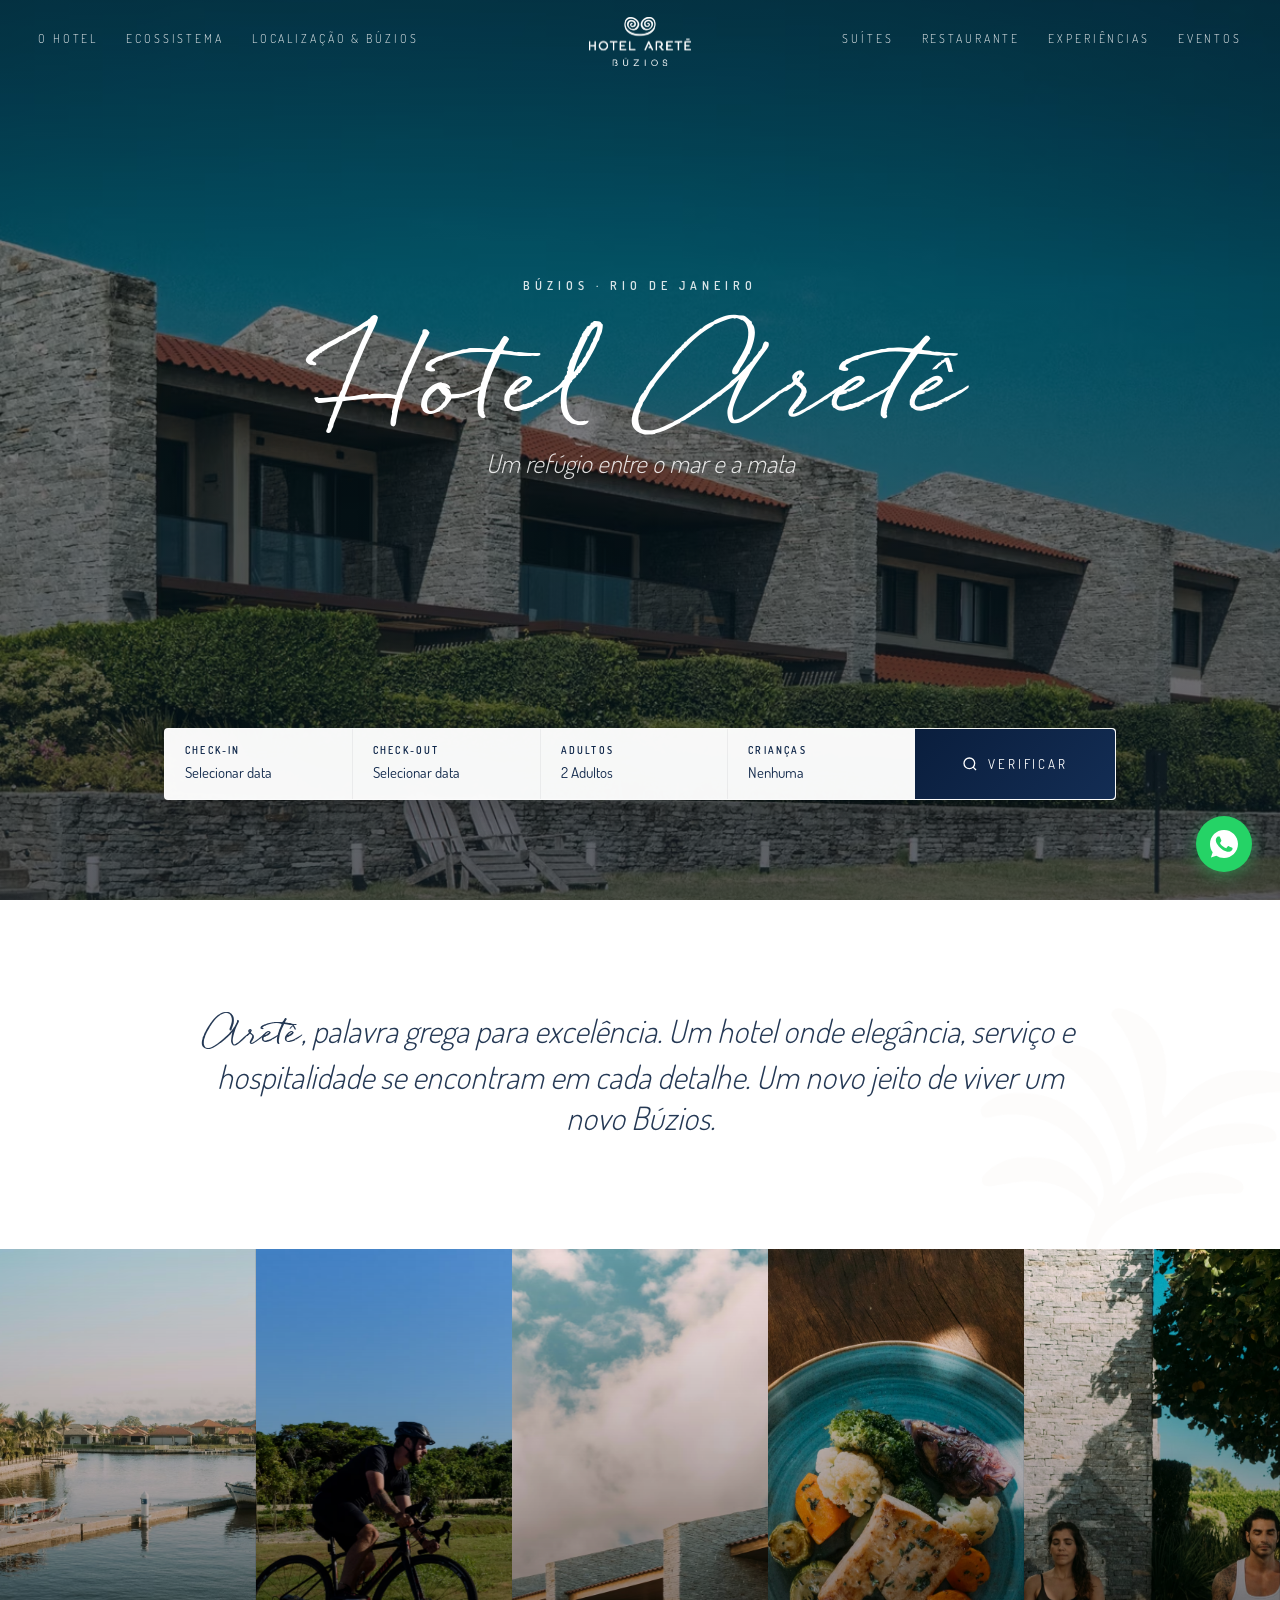
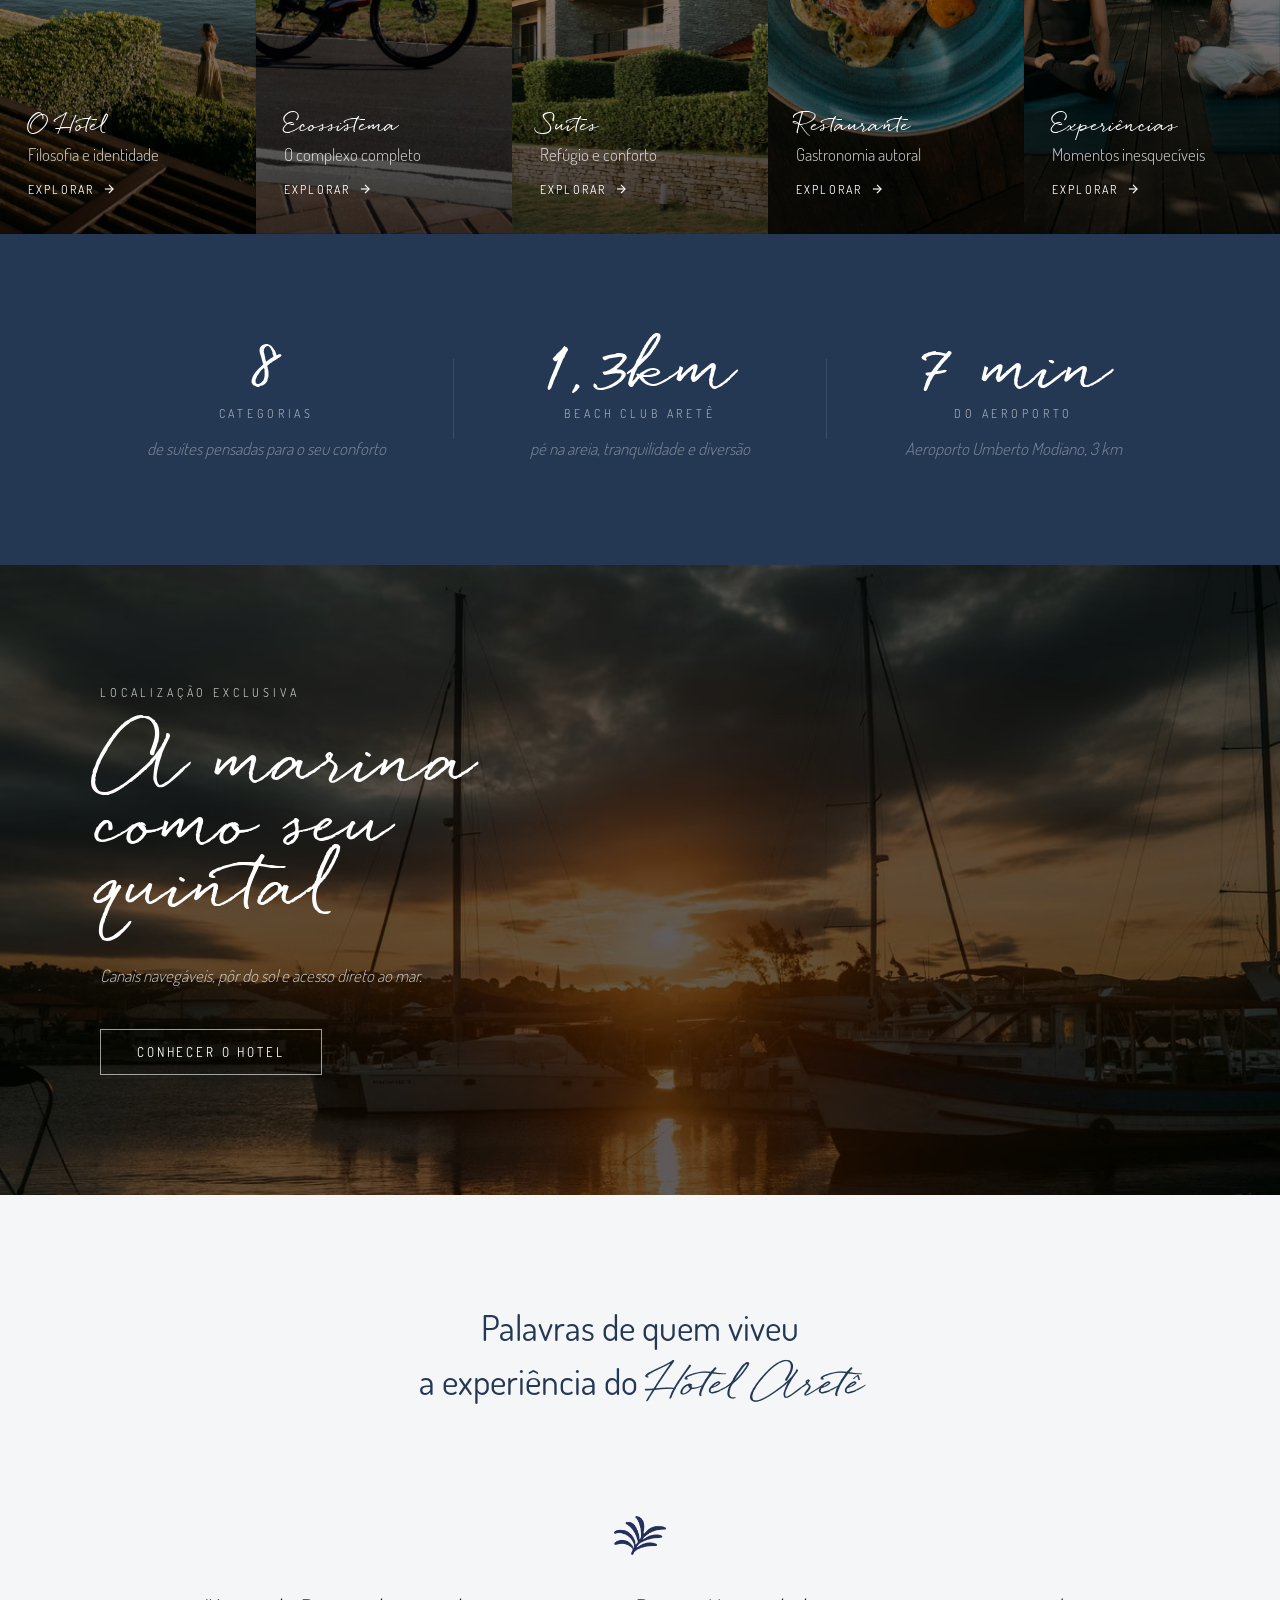
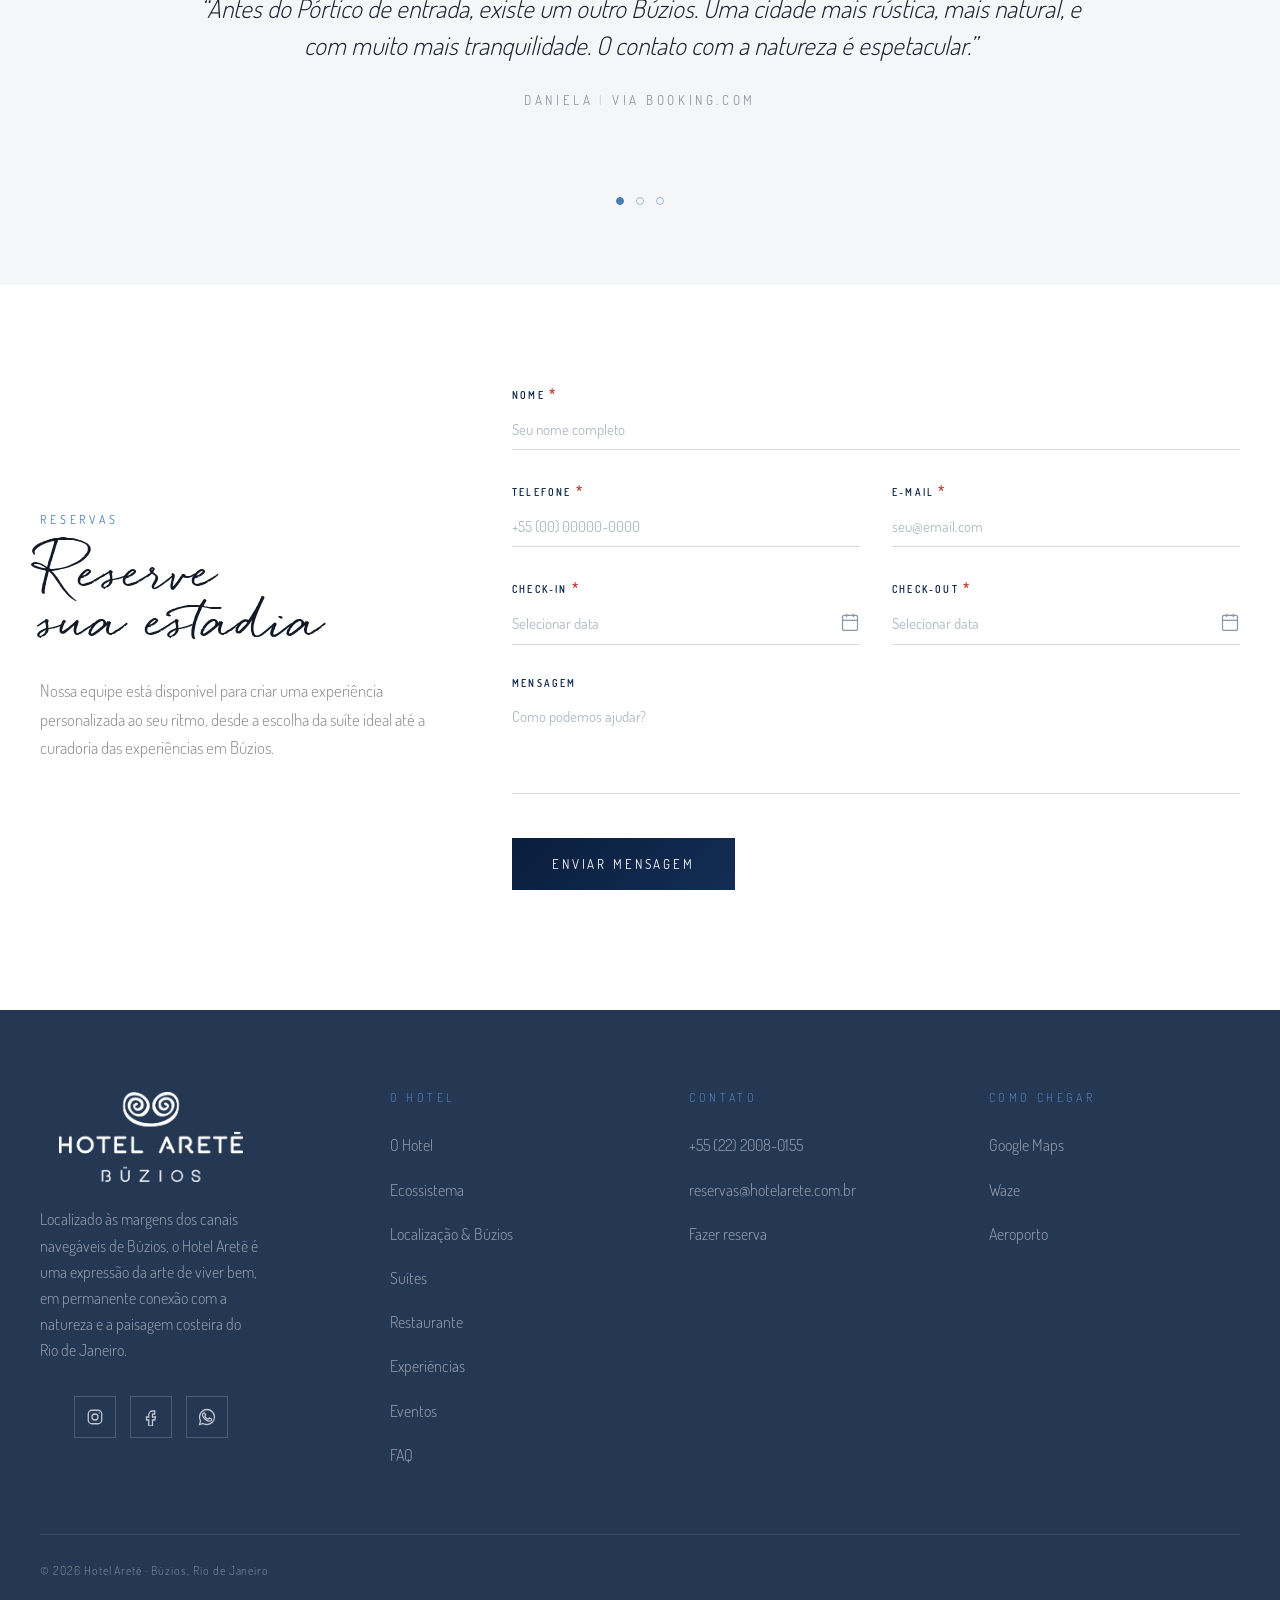
==== index.html @ 9b58d238 "fix(home): troca stat de anos por tempo ate o aeroporto" ====
<!DOCTYPE html>
<html lang="pt-BR">
<head>
  <meta charset="UTF-8">
  <meta name="viewport" content="width=device-width, initial-scale=1.0">
  <title>Hotel Aretê | Búzios</title>
  <meta name="description" content="Hotel Aretê em Búzios, um refúgio entre o mar e a mata.">
  <link rel="stylesheet" href="assets/css/site.css">
  <link rel="preload" as="image" href="assets/home/HERO-HOTEL.avif" fetchpriority="high">
</head>
<body>
  <header class="site-header">
    <nav class="site-nav" aria-label="Principal">
      <div class="nav-group left">
        <a class="nav-link" href="hotel.html">O Hotel</a>
        <a class="nav-link" href="ecossistema.html">Ecossistema</a>
        <a class="nav-link" href="localizacao.html">Localização & Búzios</a>
      </div>

      <a class="brand" href="index.html" aria-label="Hotel Aretê Búzios">
        <img class="brand-logo brand-logo-white" src="assets/logos/191010_Marca_Hotel_Arete_Buzios_Vert_Mono.avif" alt="Hotel Aretê Búzios">
        <img class="brand-logo brand-logo-blue" src="assets/logos/191010_Marca_Hotel_Arete_Buzios_Vert_RGB.avif" alt="Hotel Aretê Búzios">
      </a>

      <div class="nav-group right">
        <a class="nav-link" href="suites.html">Suítes</a>
        <a class="nav-link" href="restaurante.html">Restaurante</a>
        <a class="nav-link" href="experiencias.html">Experiências</a>
        <a class="nav-link" href="eventos.html">Eventos</a>
      </div>
    </nav>
  </header>

  <main>
    <section class="hero hero-home" id="hero" style="background-image:url('assets/home/HERO-HOTEL.avif')">
      <div class="hero-inner">
        <div class="hero-kicker">Búzios · Rio de Janeiro</div>
        <h1 class="hero-title">Hotel <em>Aretê</em></h1>
        <p class="hero-subtitle">Um refúgio entre o mar e a mata</p>
      </div>

      <div class="booking-bar">
        <div class="booking-bar-inner">
          <div class="booking-field custom-select" id="checkinField">
            <label class="booking-label">Check-in</label>
            <div class="booking-display placeholder" id="checkinDisplay">Selecionar data</div>
            <div class="booking-dropdown booking-calendar" id="checkinDropdown">
              <div class="cal-header">
                <button class="cal-nav cal-prev" type="button">&lsaquo;</button>
                <span class="cal-month-label"></span>
                <button class="cal-nav cal-next" type="button">&rsaquo;</button>
              </div>
              <div class="cal-grid">
                <span class="cal-dow">dom</span><span class="cal-dow">seg</span><span class="cal-dow">ter</span><span class="cal-dow">qua</span><span class="cal-dow">qui</span><span class="cal-dow">sex</span><span class="cal-dow">sáb</span>
              </div>
              <div class="cal-days"></div>
            </div>
          </div>
          <div class="booking-field custom-select" id="checkoutField">
            <label class="booking-label">Check-out</label>
            <div class="booking-display placeholder" id="checkoutDisplay">Selecionar data</div>
            <div class="booking-dropdown booking-calendar" id="checkoutDropdown">
              <div class="cal-header">
                <button class="cal-nav cal-prev" type="button">&lsaquo;</button>
                <span class="cal-month-label"></span>
                <button class="cal-nav cal-next" type="button">&rsaquo;</button>
              </div>
              <div class="cal-grid">
                <span class="cal-dow">dom</span><span class="cal-dow">seg</span><span class="cal-dow">ter</span><span class="cal-dow">qua</span><span class="cal-dow">qui</span><span class="cal-dow">sex</span><span class="cal-dow">sáb</span>
              </div>
              <div class="cal-days"></div>
            </div>
          </div>
          <div class="booking-field custom-select" id="adultsField">
            <label class="booking-label">Adultos</label>
            <div class="booking-display" id="adultsDisplay">2 Adultos</div>
            <div class="booking-dropdown" id="adultsDropdown">
              <div class="booking-option selected" data-value="2">2 Adultos</div>
              <div class="booking-option" data-value="1">1 Adulto</div>
              <div class="booking-option" data-value="3">3 Adultos</div>
              <div class="booking-option" data-value="4">4 Adultos</div>
            </div>
          </div>
          <div class="booking-field custom-select" id="childrenField">
            <label class="booking-label">Crianças</label>
            <div class="booking-display" id="childrenDisplay">Nenhuma</div>
            <div class="booking-dropdown" id="childrenDropdown">
              <div class="booking-option selected" data-value="0">Nenhuma</div>
              <div class="booking-option" data-value="1">1 Criança</div>
              <div class="booking-option" data-value="2">2 Crianças</div>
            </div>
          </div>
          <button class="booking-btn" type="button">
            <svg viewBox="0 0 24 24"><circle cx="11" cy="11" r="8"/><line x1="21" y1="21" x2="16.65" y2="16.65"/></svg>
            Verificar
          </button>
        </div>
      </div>
    </section>

    <section class="manifesto manifesto--spaced manifesto--no-lines" id="hotel">
      <div class="manifesto-ghost-bg" aria-hidden="true"></div>
      <div class="manifesto-inner">
        <p class="manifesto-text"><em>Aretê</em>, palavra grega para excelência. Um hotel onde elegância, serviço e hospitalidade se encontram em cada detalhe. Um novo jeito de viver um novo Búzios.</p>
      </div>
    </section>

    <section class="hub">
      <a href="hotel.html" class="hub-panel">
        <div class="hub-panel-bg" style="background-image: url('assets/home/HOME-CARD-O-HOTEL.avif');"></div>
        <div class="hub-panel-overlay"></div>
        <div class="hub-panel-content">
          <span class="hub-number"></span>
          <h2 class="hub-title">O Hotel</h2>
          <p class="hub-subtitle">Filosofia e identidade</p>
          <span class="hub-link">Explorar <svg viewBox="0 0 24 24" width="14" height="14" stroke="currentColor" fill="none" stroke-width="2"><line x1="5" y1="12" x2="19" y2="12"/><polyline points="12 5 19 12 12 19"/></svg></span>
        </div>
      </a>
      <a href="ecossistema.html" class="hub-panel">
        <div class="hub-panel-bg" style="background-image: url('assets/home/arete-pista-ciclismo-mapafotografia%20001.avif');"></div>
        <div class="hub-panel-overlay"></div>
        <div class="hub-panel-content">
          <span class="hub-number"></span>
          <h2 class="hub-title">Ecossistema</h2>
          <p class="hub-subtitle">O complexo completo</p>
          <span class="hub-link">Explorar <svg viewBox="0 0 24 24" width="14" height="14" stroke="currentColor" fill="none" stroke-width="2"><line x1="5" y1="12" x2="19" y2="12"/><polyline points="12 5 19 12 12 19"/></svg></span>
        </div>
      </a>
      <a href="suites.html" class="hub-panel">
        <div class="hub-panel-bg" style="background-image: url('assets/home/HOME-CARD-SUITES.avif');"></div>
        <div class="hub-panel-overlay"></div>
        <div class="hub-panel-content">
          <span class="hub-number"></span>
          <h2 class="hub-title">Suítes</h2>
          <p class="hub-subtitle">Refúgio e conforto</p>
          <span class="hub-link">Explorar <svg viewBox="0 0 24 24" width="14" height="14" stroke="currentColor" fill="none" stroke-width="2"><line x1="5" y1="12" x2="19" y2="12"/><polyline points="12 5 19 12 12 19"/></svg></span>
        </div>
      </a>
      <a href="restaurante.html" class="hub-panel">
        <div class="hub-panel-bg" style="background-image: url('assets/home/HOME-CARD-RESTAURANTE.avif');"></div>
        <div class="hub-panel-overlay"></div>
        <div class="hub-panel-content">
          <span class="hub-number"></span>
          <h2 class="hub-title">Restaurante</h2>
          <p class="hub-subtitle">Gastronomia autoral</p>
          <span class="hub-link">Explorar <svg viewBox="0 0 24 24" width="14" height="14" stroke="currentColor" fill="none" stroke-width="2"><line x1="5" y1="12" x2="19" y2="12"/><polyline points="12 5 19 12 12 19"/></svg></span>
        </div>
      </a>
      <a href="experiencias.html" class="hub-panel">
        <div class="hub-panel-bg" style="background-image: url('assets/home/HOME-CARD-EXPERIENCIAS.avif');"></div>
        <div class="hub-panel-overlay"></div>
        <div class="hub-panel-content">
          <span class="hub-number"></span>
          <h2 class="hub-title">Experiências</h2>
          <p class="hub-subtitle">Momentos inesquecíveis</p>
          <span class="hub-link">Explorar <svg viewBox="0 0 24 24" width="14" height="14" stroke="currentColor" fill="none" stroke-width="2"><line x1="5" y1="12" x2="19" y2="12"/><polyline points="12 5 19 12 12 19"/></svg></span>
        </div>
      </a>
    </section>

    <section class="stats-section">
      <div class="stats-inner">
        <div class="stat-block">
          <div class="stat-number">8</div>
          <div class="stat-label">Categorias</div>
          <div class="stat-desc">de suítes pensadas para o seu conforto</div>
        </div>
        <div class="stat-divider"></div>
        <div class="stat-block">
          <div class="stat-number">1,3km</div>
          <div class="stat-label">Beach Club Aretê</div>
          <div class="stat-desc">pé na areia, tranquilidade e diversão</div>
        </div>
        <div class="stat-divider"></div>
        <div class="stat-block">
          <div class="stat-number">7 min</div>
          <div class="stat-label">do aeroporto</div>
          <div class="stat-desc">Aeroporto Umberto Modiano, 3 km</div>
        </div>
      </div>
    </section>

    <section class="marina-hero">
      <div class="marina-hero-bg" style="background-image: url('assets/home/HOME-MARINA.avif');"></div>
      <div class="marina-hero-overlay"></div>
      <div class="marina-hero-content">
        <div class="marina-eyebrow">Localização Exclusiva</div>
        <h2 class="marina-title">A marina<br>como seu<br>quintal</h2>
        <p class="marina-subtitle">Canais navegáveis, pôr do sol e acesso direto ao mar.</p>
        <a href="index.html#hotel" class="marina-btn">Conhecer o Hotel</a>
      </div>
    </section>

    <section class="testimonials">
      <h2 class="testimonials-title">Palavras de quem viveu<br>a experiência do <span class="testimonials-title-brand">Hotel Aretê</span></h2>
      <div class="testimonials-slider">
        <div class="testimonial active" data-index="0">
          <img class="quote-icon" src="assets/grafismos/icone-folha-azul.avif" alt="" width="52" height="52">
          <p class="testimonial-text">&ldquo;Antes do Pórtico de entrada, existe um outro Búzios. Uma cidade mais rústica, mais natural, e com muito mais tranquilidade. O contato com a natureza é espetacular.&rdquo;</p>
          <div class="testimonial-author">Daniela <span class="author-divider">|</span> via <a class="author-link" href="https://www.booking.com/hotel/br/arete-buzios.pt-br.html" target="_blank" rel="noopener">Booking.com</a></div>
        </div>
        <div class="testimonial" data-index="1">
          <img class="quote-icon" src="assets/grafismos/ICONE-ESPIRAL-AZUL.avif" alt="" width="52" height="52">
          <p class="testimonial-text">&ldquo;Expectativas superadas. O Hotel é excepcional. Calmo, bem frequentado, limpo, organizado. Como arquiteto, parabenizo e aprecio as instalações, [...]. A vista da Marina, o café da manhã, a hidromassagem e a academia são pontos positivos à parte!&rdquo;</p>
          <div class="testimonial-author">João Siqueira <span class="author-divider">|</span> via <a class="author-link" href="https://www.tripadvisor.pt/Hotel_Review-g303492-d15302800-Reviews-or30-Hotel_Arete-Armacao_dos_Buzios_State_of_Rio_de_Janeiro.html#REVIEWS" target="_blank" rel="noopener">TripAdvisor</a></div>
        </div>
        <div class="testimonial" data-index="2">
          <img class="quote-icon" src="assets/grafismos/ICONE-SOL-AZUL.avif" alt="" width="52" height="52">
          <p class="testimonial-text">&ldquo;Acomodações perfeitas, Quarto com cama maravilhosa, não dá vontade de sair, tudo limpo. Restaurante amplo, o café da manhã muito farto. Atendimentos do restaurante, da recepção, do bar da piscina, e camareiros, tds educados e prestativos. Voltarei.&rdquo;</p>
          <div class="testimonial-author">Helen Morgado <span class="author-divider">|</span> via <a class="author-link" href="https://www.google.com/travel/search?q=hotel%20arete&g2lb=4965990%2C72471280%2C72560029%2C72573224%2C72647020%2C72686036%2C72803964%2C72882230%2C73064764%2C121529350%2C121738283%2C121762713&hl=pt-BR&gl=br&cs=1&ssta=1&ts=CAEaRQonEiUyIzB4OTdhYjdjYmQ2MWFiYTc2MHg1YzNmZmYwOWVlYjFjNzE0EhoSFAoHCOoPEAcYFhIHCOoPEAcYGRgDMgIQAA&qs=CAEyE0Nnb0lsSTdIOVo3aF81OWNFQUU4AkIJCRTHse4J_z9cQgkJFMex7gn_P1w&ap=ugEHcmV2aWV3cw&ictx=111&ved=0CAAQ5JsGahcKEwjYjr_26uaVAxUAAAAAHQAAAAAQAw" target="_blank" rel="noopener">Google</a></div>
        </div>
      </div>
      <div class="testimonials-dots">
        <button class="dot active" data-index="0" aria-label="Depoimento 1"></button>
        <button class="dot" data-index="1" aria-label="Depoimento 2"></button>
        <button class="dot" data-index="2" aria-label="Depoimento 3"></button>
      </div>
    </section>

    <section class="reservations">
      <div class="reservations-inner">
        <div class="reservations-content">
          <div class="reservations-eyebrow">Reservas</div>
          <h2 class="reservations-title">Reserve<br>sua estadia</h2>
          <p class="reservations-desc">Nossa equipe está disponível para criar uma experiência personalizada ao seu ritmo, desde a escolha da suíte ideal até a curadoria das experiências em Búzios.</p>
        </div>
        <div class="reservations-form-wrap">
          <form class="reservations-form" id="resForm" novalidate>
            <div class="form-group">
              <label class="form-label">Nome <span class="required">*</span></label>
              <input type="text" class="form-input" name="nome" placeholder="Seu nome completo" required minlength="3">
              <span class="form-error">Por favor, informe seu nome (mínimo 3 caracteres).</span>
            </div>
            <div class="form-row">
              <div class="form-group">
                <label class="form-label">Telefone <span class="required">*</span></label>
                <input type="tel" class="form-input" name="telefone" placeholder="+55 (00) 00000-0000" required pattern="[\d\s\+\-\(\)]{10,}">
                <span class="form-error">Informe um telefone válido.</span>
              </div>
              <div class="form-group">
                <label class="form-label">E-mail <span class="required">*</span></label>
                <input type="email" class="form-input" name="email" placeholder="seu@email.com" required>
                <span class="form-error">Informe um e-mail válido.</span>
              </div>
            </div>
            <div class="form-row">
              <div class="form-group">
                <label class="form-label">Check-in <span class="required">*</span></label>
                <div class="form-calendar-field" id="resCheckinField">
                  <div class="form-calendar-display placeholder" id="resCheckinDisplay">Selecionar data</div>
                  <svg class="form-icon" viewBox="0 0 24 24" fill="none" stroke="currentColor" stroke-width="1.5"><rect x="3" y="4" width="18" height="18" rx="2"/><line x1="16" y1="2" x2="16" y2="6"/><line x1="8" y1="2" x2="8" y2="6"/><line x1="3" y1="10" x2="21" y2="10"/></svg>
                  <div class="booking-dropdown booking-calendar" id="resCheckinDropdown">
                    <div class="cal-header">
                      <button class="cal-nav cal-prev" type="button">&lsaquo;</button>
                      <span class="cal-month-label"></span>
                      <button class="cal-nav cal-next" type="button">&rsaquo;</button>
                    </div>
                    <div class="cal-grid">
                      <span class="cal-dow">dom</span><span class="cal-dow">seg</span><span class="cal-dow">ter</span><span class="cal-dow">qua</span><span class="cal-dow">qui</span><span class="cal-dow">sex</span><span class="cal-dow">sáb</span>
                    </div>
                    <div class="cal-days"></div>
                  </div>
                </div>
                <span class="form-error">Selecione uma data de check-in.</span>
              </div>
              <div class="form-group">
                <label class="form-label">Check-out <span class="required">*</span></label>
                <div class="form-calendar-field" id="resCheckoutField">
                  <div class="form-calendar-display placeholder" id="resCheckoutDisplay">Selecionar data</div>
                  <svg class="form-icon" viewBox="0 0 24 24" fill="none" stroke="currentColor" stroke-width="1.5"><rect x="3" y="4" width="18" height="18" rx="2"/><line x1="16" y1="2" x2="16" y2="6"/><line x1="8" y1="2" x2="8" y2="6"/><line x1="3" y1="10" x2="21" y2="10"/></svg>
                  <div class="booking-dropdown booking-calendar" id="resCheckoutDropdown">
                    <div class="cal-header">
                      <button class="cal-nav cal-prev" type="button">&lsaquo;</button>
                      <span class="cal-month-label"></span>
                      <button class="cal-nav cal-next" type="button">&rsaquo;</button>
                    </div>
                    <div class="cal-grid">
                      <span class="cal-dow">dom</span><span class="cal-dow">seg</span><span class="cal-dow">ter</span><span class="cal-dow">qua</span><span class="cal-dow">qui</span><span class="cal-dow">sex</span><span class="cal-dow">sáb</span>
                    </div>
                    <div class="cal-days"></div>
                  </div>
                </div>
                <span class="form-error">Selecione uma data de check-out.</span>
              </div>
            </div>
            <div class="form-group">
              <label class="form-label">Mensagem</label>
              <textarea class="form-input form-textarea" name="mensagem" placeholder="Como podemos ajudar?" rows="4"></textarea>
            </div>
            <button type="submit" class="form-btn">Enviar Mensagem</button>
          </form>
          <div class="reservations-success" id="resSuccess" style="display:none;">
            <img class="success-anchor" src="assets/grafismos/icone-ancora-azul.avif" alt="">
            <h3 class="success-title">Mensagem enviada!</h3>
            <p class="success-text">Obrigado pelo contato. Nossa equipe entrará em breve para conversarmos sobre sua experiência no Hotel Aretê.</p>
          </div>
        </div>
      </div>
    </section>

    <section class="footer foot-note">
      <div class="footer-inner">
        <div class="footer-top">
          <div class="footer-brand">
            <a class="brand" href="index.html" aria-label="Hotel Aretê Búzios">
              <img class="brand-logo" src="assets/logos/191010_Marca_Hotel_Arete_Buzios_Vert_Mono.avif" alt="Hotel Aretê Búzios">
            </a>
            <p class="footer-text">Localizado às margens dos canais navegáveis de Búzios, o Hotel Aretê é uma expressão da arte de viver bem, em permanente conexão com a natureza e a paisagem costeira do Rio de Janeiro.</p>
            <div class="socials" aria-label="Redes sociais">
              <a class="social" href="#" aria-label="Instagram"><svg viewBox="0 0 24 24"><rect x="3" y="3" width="18" height="18" rx="5"></rect><circle cx="12" cy="12" r="4"></circle><circle cx="17.5" cy="6.5" r="0.8" fill="currentColor" stroke="none"></circle></svg></a>
              <a class="social" href="#" aria-label="Facebook"><svg viewBox="0 0 24 24"><path d="M14 8h3V4h-3a5 5 0 0 0-5 5v3H6v4h3v8h5v-8h3l1-4h-4V9a1 1 0 0 1 1-1z"></path></svg></a>
              <a class="social" href="#" aria-label="WhatsApp"><svg viewBox="0 0 24 24"><path d="M17.472 14.382c-.297-.149-1.758-.867-2.03-.967-.273-.099-.471-.148-.67.15-.197.297-.767.966-.94 1.164-.173.199-.347.223-.644.075-.297-.15-1.255-.463-2.39-1.475-.883-.788-1.48-1.761-1.653-2.059-.173-.297-.018-.458.13-.606.134-.133.298-.347.446-.52.149-.174.198-.298.298-.497.099-.198.05-.371-.025-.52-.075-.149-.669-1.612-.916-2.207-.242-.579-.487-.5-.669-.51-.173-.008-.371-.01-.57-.01-.198 0-.52.074-.792.372-.272.297-1.04 1.016-1.04 2.479 0 1.462 1.065 2.875 1.213 3.074.149.198 2.096 3.2 5.077 4.487.709.306 1.262.489 1.694.625.712.227 1.36.195 1.871.118.571-.085 1.758-.719 2.006-1.413.248-.694.248-1.289.173-1.413-.074-.124-.272-.198-.57-.347z"></path><path d="M12 2C6.477 2 2 6.477 2 12c0 1.89.525 3.66 1.438 5.168L2 22l4.832-1.438A9.955 9.955 0 0 0 12 22c5.523 0 10-4.477 10-10S17.523 2 12 2z"></path></svg></a>
            </div>
          </div>

          <div>
            <div class="footer-title">O Hotel</div>
            <div class="footer-links">
              <a href="hotel.html">O Hotel</a>
              <a href="ecossistema.html">Ecossistema</a>
              <a href="localizacao.html">Localização & Búzios</a>
              <a href="suites.html">Suítes</a>
              <a href="restaurante.html">Restaurante</a>
              <a href="experiencias.html">Experiências</a>
              <a href="eventos.html">Eventos</a>
              <a href="faq.html">FAQ</a>
            </div>
          </div>

          <div>
            <div class="footer-title">Contato</div>
            <div class="footer-links">
              <a class="footer-link" href="tel:+552220080155">+55 (22) 2008-0155</a>
              <a class="footer-link" href="mailto:reservas@hotelarete.com.br">reservas@hotelarete.com.br</a>
              <span class="footer-text">Fazer reserva</span>
            </div>
          </div>

          <div>
            <div class="footer-title">Como chegar</div>
            <div class="footer-links">
              <a class="footer-link" href="https://www.google.com/maps/dir//hotel+arete/data=!4m6!4m5!1m1!4e2!1m2!1m1!1s0x97ab7cbd61aba7:0x5c3fff09eeb1c714?sa=X&ved=1t:155782&ictx=111" target="_blank" rel="noopener">Google Maps</a>
              <a class="footer-link" href="https://waze.com/ul?q=Hotel+Aretê+Búzios" target="_blank" rel="noopener">Waze</a>
              <a class="footer-link" href="https://www.google.com/maps/dir/Hotel+Aret%C3%AA,+Alameda+Andorinhas+-+Lot.+Praia+Baia+Formosa,+Arma%C3%A7%C3%A3o+dos+B%C3%BAzios+-+RJ,+28950-000/Aeroporto+Umberto+Modiano+-+(B%C3%BAzios),+Avenida+Umberto+Modiano,+s%2Fn%C2%B0,+Lote:+13+-+Golfe,+Arma%C3%A7%C3%A3o+dos+B%C3%BAzios+-+RJ,+28958-100/@-22.75636,-41.964345,3630m/data=!3m2!1e3!4b1!4m13!4m12!1m5!1m1!1s0x97ab7cbd61aba7:0x5c3fff09eeb1c714!2m2!1d-41.9563427!2d-22.7490866!1m5!1m1!1s0x97008addd704ad:0xc8fc518f67d72671!2m2!1d-41.9614485!2d-22.7666058?entry=ttu&g_ep=EgoyMDI2MDcxOS4wIKXMDSoASAFQAw%3D%3D" target="_blank" rel="noopener">Aeroporto</a>
            </div>
          </div>
        </div>

        <div class="footer-divider"></div>

        <div class="footer-bottom">
          <span>© 2026 Hotel Aretê · Búzios, Rio de Janeiro</span>
        </div>
      </div>
    </section>
  </main>

  <script>
    const header = document.querySelector('.site-header');
    
    function updateHeader() {
      if (window.scrollY > 80) {
        header.classList.add('scrolled');
      } else {
        header.classList.remove('scrolled');
      }
    }
    
    window.addEventListener('scroll', updateHeader, { passive: true });
    updateHeader();

    // Custom calendar date picker
    const checkinDisplay = document.getElementById('checkinDisplay');
    const checkoutDisplay = document.getElementById('checkoutDisplay');
    const checkinDropdown = document.getElementById('checkinDropdown');
    const checkoutDropdown = document.getElementById('checkoutDropdown');
    let checkinValue = null;
    let checkoutValue = null;
    let activeCal = null; // { type: 'checkin'|'checkout', month, year }

    function formatDate(d) {
      if (!d) return '';
      const dd = String(d.getDate()).padStart(2, '0');
      const mm = String(d.getMonth() + 1).padStart(2, '0');
      return dd + '/' + mm + '/' + d.getFullYear();
    }

    function today() {
      const n = new Date();
      n.setHours(0, 0, 0, 0);
      return n;
    }

    function renderCalendar(container, type) {
      const now = today();
      if (!activeCal || activeCal.type !== type) {
        activeCal = { type: type, month: now.getMonth(), year: now.getFullYear() };
      }
      const m = activeCal.month;
      const y = activeCal.year;
      const monthNames = ['janeiro','fevereiro','março','abril','maio','junho','julho','agosto','setembro','outubro','novembro','dezembro'];

      container.querySelector('.cal-month-label').textContent = monthNames[m] + ' ' + y;

      const daysContainer = container.querySelector('.cal-days');
      daysContainer.innerHTML = '';

      const firstDay = new Date(y, m, 1).getDay();
      const daysInMonth = new Date(y, m + 1, 0).getDate();

      // Min date: today for checkin, checkin+1 for checkout
      let minDate = now;
      if (type === 'checkout' && checkinValue) {
        minDate = new Date(checkinValue);
        minDate.setDate(minDate.getDate() + 1);
      }

      // Empty cells before first day
      for (let i = 0; i < firstDay; i++) {
        const empty = document.createElement('div');
        empty.className = 'cal-day empty';
        daysContainer.appendChild(empty);
      }

      for (let d = 1; d <= daysInMonth; d++) {
        const btn = document.createElement('button');
        btn.type = 'button';
        btn.className = 'cal-day';
        btn.textContent = d;
        const thisDate = new Date(y, m, d);

        if (thisDate < minDate) {
          btn.classList.add('disabled');
        }
        if (thisDate.getTime() === now.getTime()) {
          btn.classList.add('today');
        }
        // Selected
        const selected = type === 'checkin' ? checkinValue : checkoutValue;
        if (selected && thisDate.getTime() === selected.getTime()) {
          btn.classList.add('selected');
        }
        // Range highlight
        if (checkinValue && checkoutValue) {
          if (thisDate > checkinValue && thisDate < checkoutValue) {
            btn.classList.add('in-range');
          }
          if (checkinValue.getTime() === thisDate.getTime()) btn.classList.add('range-start');
          if (checkoutValue.getTime() === thisDate.getTime()) btn.classList.add('range-end');
        }

        btn.addEventListener('click', function() {
          if (type === 'checkin') {
            checkinValue = thisDate;
            checkinDisplay.textContent = formatDate(checkinValue);
            checkinDisplay.classList.remove('placeholder');
            checkoutValue = null;
            checkoutDisplay.textContent = 'Selecionar data';
            checkoutDisplay.classList.add('placeholder');
          } else {
            checkoutValue = thisDate;
            checkoutDisplay.textContent = formatDate(checkoutValue);
            checkoutDisplay.classList.remove('placeholder');
          }
          checkinDropdown.classList.remove('open');
          checkoutDropdown.classList.remove('open');
        });

        daysContainer.appendChild(btn);
      }
    }

    // Nav buttons
    checkinDropdown.querySelector('.cal-prev').addEventListener('click', function(e) {
      e.stopPropagation();
      activeCal.month--;
      if (activeCal.month < 0) { activeCal.month = 11; activeCal.year--; }
      renderCalendar(checkinDropdown, 'checkin');
    });
    checkinDropdown.querySelector('.cal-next').addEventListener('click', function(e) {
      e.stopPropagation();
      activeCal.month++;
      if (activeCal.month > 11) { activeCal.month = 0; activeCal.year++; }
      renderCalendar(checkinDropdown, 'checkin');
    });
    checkoutDropdown.querySelector('.cal-prev').addEventListener('click', function(e) {
      e.stopPropagation();
      activeCal.month--;
      if (activeCal.month < 0) { activeCal.month = 11; activeCal.year--; }
      renderCalendar(checkoutDropdown, 'checkout');
    });
    checkoutDropdown.querySelector('.cal-next').addEventListener('click', function(e) {
      e.stopPropagation();
      activeCal.month++;
      if (activeCal.month > 11) { activeCal.month = 0; activeCal.year++; }
      renderCalendar(checkoutDropdown, 'checkout');
    });

    document.getElementById('checkinField').addEventListener('click', function(e) {
      if (e.target.closest('.booking-calendar')) return;
      document.querySelectorAll('.booking-dropdown.open').forEach(function(d) { d.classList.remove('open'); });
      renderCalendar(checkinDropdown, 'checkin');
      checkinDropdown.classList.add('open');
    });
    document.getElementById('checkoutField').addEventListener('click', function(e) {
      if (e.target.closest('.booking-calendar')) return;
      document.querySelectorAll('.booking-dropdown.open').forEach(function(d) { d.classList.remove('open'); });
      renderCalendar(checkoutDropdown, 'checkout');
      checkoutDropdown.classList.add('open');
    });

    // Custom select dropdowns (adults/children only)
    document.querySelectorAll('.booking-field.custom-select').forEach(function(field) {
      if (field.id === 'checkinField' || field.id === 'checkoutField') return;
      var display = field.querySelector('.booking-display');
      var dropdown = field.querySelector('.booking-dropdown');
      var options = dropdown.querySelectorAll('.booking-option');
      
      field.addEventListener('click', function(e) {
        var option = e.target.closest('.booking-option');
        if (option) {
          options.forEach(function(o) { o.classList.remove('selected'); });
          option.classList.add('selected');
          display.textContent = option.textContent;
          dropdown.classList.remove('open');
          return;
        }
        // Toggle dropdown
        document.querySelectorAll('.booking-dropdown.open').forEach(function(d) {
          if (d !== dropdown) d.classList.remove('open');
        });
        dropdown.classList.toggle('open');
      });
    });

    // Close dropdowns on outside click
    document.addEventListener('click', function(e) {
      if (!e.target.closest('.booking-field.custom-select') && !e.target.closest('.form-calendar-field')) {
        document.querySelectorAll('.booking-dropdown.open').forEach(function(d) {
          d.classList.remove('open');
        });
      }
    });

    // Booking button
    var selectedAdults = '2';
    var selectedChildren = '0';

    function fmtDate(d) {
      var day = d.getDate();
      var mon = d.getMonth() + 1;
      return (day < 10 ? '0' : '') + day + (mon < 10 ? '0' : '') + mon + d.getFullYear();
    }

    document.querySelector('.booking-btn').addEventListener('click', function() {
      var ci = checkinValue ? fmtDate(checkinValue) : '';
      var co = checkoutValue ? fmtDate(checkoutValue) : '';
      var ad = document.querySelector('#adultsDropdown .selected').dataset.value;
      var ch = document.querySelector('#childrenDropdown .selected').dataset.value;

      if (!ci || !co) {
        alert('Por favor, selecione as datas de check-in e check-out.');
        return;
      }

      var url = 'https://book.omnibees.com/hotelresults?c=11107&q=21102&currencyId=16&lang=pt-BR&hotel_folder=&NRooms=1&version=4'
        + '&CheckIn=' + ci + '&CheckOut=' + co
        + '&ad=' + ad + '&ch=' + ch + '&ag=0'
        + '&mobile=true&Code=&group_code=';
      window.location.href = url;
    });

    // Testimonials slider
    (function() {
      var testimonials = document.querySelectorAll('.testimonial');
      var dots = document.querySelectorAll('.dot');
      var current = 0;
      var interval = null;
      var delay = 5000;

      function goTo(index) {
        if (index === current) return;
        testimonials[current].classList.remove('active');
        dots[current].classList.remove('active');
        var prev = current;
        current = index;
        setTimeout(function() {
          testimonials[current].classList.add('active');
          dots[current].classList.add('active');
        }, 800);
      }

      function next() {
        goTo((current + 1) % testimonials.length);
      }

      function startTimer() {
        stopTimer();
        interval = setInterval(next, delay);
      }

      function stopTimer() {
        if (interval) clearInterval(interval);
      }

      dots.forEach(function(dot) {
        dot.addEventListener('click', function() {
          goTo(parseInt(this.dataset.index));
          startTimer();
        });
      });

      var slider = document.querySelector('.testimonials');
      slider.addEventListener('mouseenter', stopTimer);
      slider.addEventListener('mouseleave', startTimer);

      var touchStartX = 0;
      var touchEndX = 0;
      var swipeThreshold = 50;

      slider.addEventListener('touchstart', function(e) {
        touchStartX = e.changedTouches[0].screenX;
        stopTimer();
      }, { passive: true });

      slider.addEventListener('touchend', function(e) {
        touchEndX = e.changedTouches[0].screenX;
        var diff = touchStartX - touchEndX;
        if (Math.abs(diff) > swipeThreshold) {
          if (diff > 0) {
            goTo((current + 1) % testimonials.length);
          } else {
            goTo((current - 1 + testimonials.length) % testimonials.length);
          }
        }
        startTimer();
      }, { passive: true });

      startTimer();
    })();

    // Reservations form - custom calendar + validation
    (function() {
      var form = document.getElementById('resForm');
      var successMsg = document.getElementById('resSuccess');
      if (!form) return;

      // Custom calendar for form
      var resCheckinValue = null;
      var resCheckoutValue = null;
      var resCal = null;
      var months = ['jan','fev','mar','abr','mai','jun','jul','ago','set','out','nov','dez'];
      var fullMonths = ['janeiro','fevereiro','março','abril','maio','junho','julho','agosto','setembro','outubro','novembro','dezembro'];

      function formatResDate(d) {
        if (!d) return '';
        return d.getDate() + ' ' + months[d.getMonth()] + ' ' + d.getFullYear();
      }

      function renderResCalendar(container, type) {
        var now = new Date();
        now.setHours(0,0,0,0);
        if (!resCal || resCal.type !== type) {
          resCal = { type: type, month: now.getMonth(), year: now.getFullYear() };
        }
        var m = resCal.month;
        var y = resCal.year;
        container.querySelector('.cal-month-label').textContent = fullMonths[m] + ' ' + y;
        var daysContainer = container.querySelector('.cal-days');
        daysContainer.innerHTML = '';
        var firstDay = new Date(y, m, 1).getDay();
        var daysInMonth = new Date(y, m + 1, 0).getDate();
        var minDate = now;
        if (type === 'checkout' && resCheckinValue) {
          minDate = new Date(resCheckinValue);
          minDate.setDate(minDate.getDate() + 1);
        }
        for (var i = 0; i < firstDay; i++) {
          var empty = document.createElement('div');
          empty.className = 'cal-day empty';
          daysContainer.appendChild(empty);
        }
        for (var d = 1; d <= daysInMonth; d++) {
          var btn = document.createElement('button');
          btn.type = 'button';
          btn.className = 'cal-day';
          btn.textContent = d;
          var thisDate = new Date(y, m, d);
          if (thisDate < minDate) btn.classList.add('disabled');
          if (thisDate.getTime() === now.getTime()) btn.classList.add('today');
          var selected = type === 'checkin' ? resCheckinValue : resCheckoutValue;
          if (selected && thisDate.getTime() === selected.getTime()) btn.classList.add('selected');
          if (resCheckinValue && resCheckoutValue) {
            if (thisDate > resCheckinValue && thisDate < resCheckoutValue) btn.classList.add('in-range');
            if (resCheckinValue.getTime() === thisDate.getTime()) btn.classList.add('range-start');
            if (resCheckoutValue.getTime() === thisDate.getTime()) btn.classList.add('range-end');
          }
          (function(date, t) {
            btn.addEventListener('click', function() {
              if (t === 'checkin') {
                resCheckinValue = date;
                document.getElementById('resCheckinDisplay').textContent = formatResDate(date);
                document.getElementById('resCheckinDisplay').classList.remove('placeholder');
                resCheckoutValue = null;
                document.getElementById('resCheckoutDisplay').textContent = 'Selecionar data';
                document.getElementById('resCheckoutDisplay').classList.add('placeholder');
              } else {
                resCheckoutValue = date;
                document.getElementById('resCheckoutDisplay').textContent = formatResDate(date);
                document.getElementById('resCheckoutDisplay').classList.remove('placeholder');
              }
              document.getElementById('resCheckinDropdown').classList.remove('open');
              document.getElementById('resCheckoutDropdown').classList.remove('open');
              form.querySelectorAll('.form-group').forEach(function(g) {
                if (g.querySelector('.form-calendar-field')) g.classList.remove('invalid');
              });
            });
          })(thisDate, type);
          daysContainer.appendChild(btn);
        }
      }

      var resCheckinField = document.getElementById('resCheckinField');
      var resCheckoutField = document.getElementById('resCheckoutField');
      var resCheckinDropdown = document.getElementById('resCheckinDropdown');
      var resCheckoutDropdown = document.getElementById('resCheckoutDropdown');

      resCheckinField.addEventListener('click', function(e) {
        if (e.target.closest('.booking-calendar')) return;
        document.querySelectorAll('.booking-dropdown.open').forEach(function(d) { d.classList.remove('open'); });
        renderResCalendar(resCheckinDropdown, 'checkin');
        resCheckinDropdown.classList.add('open');
      });
      resCheckoutField.addEventListener('click', function(e) {
        if (e.target.closest('.booking-calendar')) return;
        document.querySelectorAll('.booking-dropdown.open').forEach(function(d) { d.classList.remove('open'); });
        renderResCalendar(resCheckoutDropdown, 'checkout');
        resCheckoutDropdown.classList.add('open');
      });

      resCheckinDropdown.querySelector('.cal-prev').addEventListener('click', function(e) {
        e.stopPropagation();
        resCal.month--;
        if (resCal.month < 0) { resCal.month = 11; resCal.year--; }
        renderResCalendar(resCheckinDropdown, 'checkin');
      });
      resCheckinDropdown.querySelector('.cal-next').addEventListener('click', function(e) {
        e.stopPropagation();
        resCal.month++;
        if (resCal.month > 11) { resCal.month = 0; resCal.year++; }
        renderResCalendar(resCheckinDropdown, 'checkin');
      });
      resCheckoutDropdown.querySelector('.cal-prev').addEventListener('click', function(e) {
        e.stopPropagation();
        resCal.month--;
        if (resCal.month < 0) { resCal.month = 11; resCal.year--; }
        renderResCalendar(resCheckoutDropdown, 'checkout');
      });
      resCheckoutDropdown.querySelector('.cal-next').addEventListener('click', function(e) {
        e.stopPropagation();
        resCal.month++;
        if (resCal.month > 11) { resCal.month = 0; resCal.year++; }
        renderResCalendar(resCheckoutDropdown, 'checkout');
      });

      document.addEventListener('click', function(e) {
        if (!e.target.closest('.form-calendar-field') && !e.target.closest('.booking-field.custom-select')) {
          document.querySelectorAll('.booking-dropdown.open').forEach(function(d) { d.classList.remove('open'); });
        }
      });

      // Phone formatter
      var phoneInput = form.querySelector('input[name="telefone"]');
      if (phoneInput) {
        phoneInput.addEventListener('input', function(e) {
          var val = this.value.replace(/\D/g, '');
          var formatted = '';
          if (val.length > 0) formatted = '+' + val.substring(0, 2);
          if (val.length > 2) formatted += ' (' + val.substring(2, 4);
          if (val.length > 4) formatted += ') ' + val.substring(4, 10);
          if (val.length > 10) formatted += '-' + val.substring(10, 15);
          this.value = formatted;
        });
      }

      // Auto-grow textarea
      var textarea = form.querySelector('.form-textarea');
      if (textarea) {
        textarea.addEventListener('input', function() {
          this.style.height = 'auto';
          this.style.height = this.scrollHeight + 'px';
        });
      }

      // Clear error on input
      form.querySelectorAll('.form-input').forEach(function(input) {
        input.addEventListener('input', function() {
          this.closest('.form-group').classList.remove('invalid');
        });
        input.addEventListener('change', function() {
          this.closest('.form-group').classList.remove('invalid');
        });
      });

      // Validate + submit
      form.addEventListener('submit', function(e) {
        e.preventDefault();
        var valid = true;
        var groups = form.querySelectorAll('.form-group');

        groups.forEach(function(g) {
          var input = g.querySelector('.form-input');
          var calField = g.querySelector('.form-calendar-field');
          var ok = true;

          if (input) {
            var val = input.value.trim();
            if (input.required && !val) {
              ok = false;
            } else if (input.type === 'email' && val) {
              ok = /^[^\s@]+@[^\s@]+\.[^\s@]+$/.test(val);
            } else if (input.name === 'telefone' && val) {
              ok = /[\d\s\+\-\(\)]{10,}/.test(val);
            } else if (input.name === 'nome' && val) {
              ok = val.length >= 3;
            }
          }

          if (calField) {
            if (calField.id === 'resCheckinField' && !resCheckinValue) ok = false;
            if (calField.id === 'resCheckoutField' && !resCheckoutValue) ok = false;
          }

          if (!ok) {
            g.classList.add('invalid');
            valid = false;
          } else {
            g.classList.remove('invalid');
          }
        });

        if (valid) {
          form.style.display = 'none';
          successMsg.style.display = 'block';
        }
      });
    })();
  </script>
  <script src="assets/js/lazy-bg.js"></script>
  <script src="assets/js/mobile-nav.js"></script>

  <!-- WhatsApp Float -->
  <a href="#resForm" class="whatsapp-float" aria-label="Fale conosco pelo formulário">
    <svg viewBox="0 0 32 32" xmlns="http://www.w3.org/2000/svg"><path d="M16.004 0h-.008C7.174 0 0 7.176 0 16c0 3.5 1.132 6.744 3.058 9.374L1.054 31.29l6.118-1.988A15.907 15.907 0 0016.004 32C24.826 32 32 24.822 32 16S24.826 0 16.004 0zm9.31 22.6c-.39 1.1-1.932 2.014-3.158 2.28-.84.18-1.936.322-5.636-1.21-4.74-1.962-7.79-6.79-8.024-7.106-.226-.316-1.86-2.476-1.86-4.722 0-2.246 1.18-3.348 1.6-3.804.39-.456.924-.57 1.23-.57.314 0 .628.002.904.016.29.014.68-.11 1.062.81.39.95 1.33 3.242 1.446 3.48.116.238.194.514.038.83-.154.316-.23.512-.458.79-.228.278-.48.62-.686.832-.228.238-.466.494-.198.97.268.476 1.192 1.97 2.56 3.19 1.762 1.57 3.242 2.056 3.718 2.284.476.228.754.19 1.032-.116.278-.306 1.19-1.386 1.506-1.862.316-.476.632-.394 1.074-.238.444.156 2.812 1.326 3.296 1.568.484.242.806.364.926.566.12.202.12 1.168-.272 2.268z"/></svg>
  </a>
</body>
</html>
---- assets/css/site.css ----
@font-face {
  font-family: 'Dosis';
  font-style: normal;
  font-weight: 200;
  font-display: swap;
  src: url('../fonts/Dosis-ExtraLight.otf') format('opentype');
}
@font-face {
  font-family: 'Dosis';
  font-style: normal;
  font-weight: 300;
  font-display: swap;
  src: url('../fonts/Dosis-Light.otf') format('opentype');
}
@font-face {
  font-family: 'Dosis';
  font-style: normal;
  font-weight: 400;
  font-display: swap;
  src: url('../fonts/Dosis-Regular.otf') format('opentype');
}
@font-face {
  font-family: 'Dosis';
  font-style: normal;
  font-weight: 600;
  font-display: swap;
  src: url('../fonts/Dosis-SemiBold.otf') format('opentype');
}
@font-face {
  font-family: 'Quickpen';
  font-style: normal;
  font-weight: 700;
  font-display: swap;
  src: url('../fonts/QuickpenBold.ttf') format('truetype');
}

:root {
  --paper: #EFEAE6;
  --white: #ffffff;
  --ink: #243854;
  --ink-soft: #6f7783;
  --line: rgba(36, 56, 84, 0.12);
  --navy: #243854;
  --blue: #077F8C;
  --mist: #D4DEDF;
  --verde-oliva: #4C5C35;
  --azul-oceano: #004485;
  --sans: 'Dosis', Arial, sans-serif;
  --display: 'Quickpen', cursive;
  --shadow: 0 18px 36px rgba(36, 56, 84, 0.07);
}

*, *::before, *::after { box-sizing: border-box; }
html {
  margin: 0;
}
body {
  margin: 0;
  background: var(--paper);
  color: var(--ink);
  font-family: var(--sans);
  font-weight: 300;
  overflow-x: hidden;
}
img { display: block; max-width: 100%; }
a { color: inherit; text-decoration: none; }

.site-header {
  position: fixed;
  inset: 0 0 auto;
  z-index: 1000;
  height: 82px;
  background: transparent;
  border-bottom: 1px solid transparent;
  backdrop-filter: blur(0);
  transition: background 0.3s ease, border-color 0.3s ease, backdrop-filter 0.3s ease;
}
.site-header.scrolled {
  background: rgba(255, 255, 255, 0.97);
  border-bottom: 1px solid var(--line);
  backdrop-filter: blur(10px);
}

.site-nav {
  position: relative;
  height: 100%;
  max-width: 1760px;
  margin: 0 auto;
  padding: 0 38px;
  display: grid;
  grid-template-columns: 1fr auto 1fr;
  align-items: center;
  gap: 16px;
}

.nav-group { display: flex; align-items: center; gap: 28px; min-width: 0; }
.nav-group.right { justify-content: flex-end; }
.nav-link {
  position: relative;
  font-size: 12px;
  line-height: 1;
  letter-spacing: 0.24em;
  text-transform: uppercase;
  color: rgba(255, 255, 255, 0.85);
  white-space: nowrap;
  transition: color 0.3s ease;
  text-decoration: none;
  border-bottom: 1px solid transparent;
  padding-bottom: 2px;
}
.site-header.scrolled .nav-link {
  color: #5c6570;
}
.nav-link::after {
  content: '';
  position: absolute;
  bottom: -2px;
  left: 0;
  width: 100%;
  height: 1px;
  background: currentColor;
  transform: scaleX(0);
  transform-origin: center;
  transition: transform 0.6s cubic-bezier(0.25, 0.1, 0.25, 1);
}
.nav-link:hover::after, .nav-link[aria-current='page']::after {
  transform: scaleX(1);
}
.nav-link:hover, .nav-link[aria-current='page'] { color: var(--white); }
.site-header.scrolled .nav-link:hover, .site-header.scrolled .nav-link[aria-current='page'] { color: var(--ink); }

.brand {
  display: inline-flex;
  flex-direction: column;
  align-items: center;
  justify-content: center;
  padding: 8px 0 6px;
  min-width: 160px;
}
.brand-logo {
  height: 50px;
  width: auto;
  object-fit: contain;
  transition: opacity 0.3s ease;
}
.brand-logo-white { display: block; }
.brand-logo-blue { display: none; }
.site-header.scrolled .brand-logo-white { display: none; }
.site-header.scrolled .brand-logo-blue { display: block; }

.nav-cta {
  display: inline-flex;
  align-items: center;
  justify-content: center;
  min-width: 156px;
  height: 42px;
  padding: 0 18px;
  border: 1px solid rgba(255, 255, 255, 0.6);
  color: rgba(255, 255, 255, 0.9);
  font-size: 12px;
  line-height: 1;
  letter-spacing: 0.26em;
  text-transform: uppercase;
  transition: all 0.35s ease;
  background: transparent;
}
.nav-cta:hover {
  background: #fff;
  color: #0a1e3d;
  border-color: #fff;
}
.site-header.scrolled .nav-cta {
  border-color: rgba(21, 32, 45, 0.58);
  color: var(--ink);
}
.site-header.scrolled .nav-cta:hover {
  background: #243854;
  color: #fff;
  border-color: #243854;
}

main { padding-top: 0; }

.hero {
  position: relative;
  min-height: 100vh;
  overflow: hidden;
  background: #0b2036 center/cover no-repeat;
}
.hero::before {
  content: '';
  position: absolute;
  inset: 0;
  pointer-events: none;
  background: linear-gradient(180deg, rgba(7, 20, 34, 0.50) 0%, rgba(7, 20, 34, 0.42) 32%, rgba(7, 20, 34, 0.65) 100%);
}
.hero.hero-home { background-position: center calc(50% + 200px); overflow: visible; }
.hero.hero-hotel { background-position: center center; }
.hero.hero-rooms { background-position: center center; }
.hero.hero-restaurant { background-position: right center; }
.hero.hero-buzios { background-position: center calc(50% - 100px); }
.hero.hero-experiencias { background-position: center center; }
.hero.hero-events { background-position: center center; }
.hero.hero-faq { background: var(--navy); }
.hero.hero-faq::before { background: url('../grafismos/GRAFISMOS-ONDA.png') center center / cover no-repeat; opacity: 0.04; }
.hero.hero-ecossistema { background-position: bottom top; }
.hero.hero-ecossistema .hero-title,
.hero.hero-events .hero-title { margin-left: 5px; }
.hero-subpage::before {
  background: linear-gradient(0deg, rgba(7, 20, 34, 0.88) 0%, rgba(7, 20, 34, 0.45) 40%, rgba(7, 20, 34, 0.30) 100%);
}
.hero-inner {
  position: relative;
  z-index: 1;
  min-height: 100vh;
  display: flex;
  flex-direction: column;
  align-items: center;
  justify-content: center;
  text-align: center;
  color: var(--white);
  padding: 62px 24px 72px;
}
.hero-kicker {
  font-size: 12px;
  line-height: 1;
  letter-spacing: 0.42em;
  text-transform: uppercase;
  color: rgba(255, 255, 255, 0.85);
  margin-bottom: 32px;
  margin-top: -130px;
  font-weight: 700;
}
.hero-title {
  margin: 16px 0 8px;
  font-family: var(--display);
  font-weight: 300;
  font-size: clamp(52px, 8vw, 110px);
  line-height: 0.9;
  letter-spacing: 0.02em;
}
.hero-title.tight { font-size: clamp(60px, 9.5vw, 128px); }
.hero-title em { font-style: italic; }
.hero-logo {
  max-width: clamp(260px, 35vw, 440px);
  height: auto;
}
.hero-logo + .hero-subtitle {
  margin-top: 20px;
}
.hero-kicker + .hero-logo {
  margin-top: -15px;
}
.hero-subtitle {
  margin: 8px 0 0;
  font-family: var(--sans);
  font-size: clamp(22px, 2vw, 30px);
  font-style: italic;
  font-weight: 300;
  line-height: 1.22;
  color: rgba(255, 255, 255, 0.86);
  max-width: 980px;
}
.hero-note {
  margin-top: 34px;
  font-size: 12px;
  line-height: 1;
  letter-spacing: 0.34em;
  text-transform: uppercase;
  color: rgba(255, 255, 255, 0.72);
}
.hero-cue {
  position: absolute;
  left: 50%;
  bottom: 28px;
  transform: translateX(-50%);
  z-index: 1;
  font-size: 12px;
  line-height: 1;
  letter-spacing: 0.34em;
  text-transform: uppercase;
  color: rgba(255, 255, 255, 0.74);
}
.hero-cue::after {
  content: '';
  display: block;
  width: 1px;
  height: 56px;
  margin: 12px auto 0;
  background: linear-gradient(180deg, rgba(255, 255, 255, 0.78), transparent);
}

.manifesto, .editorial, .location-intro, .foot-note { background: var(--white); }
.manifesto { position: relative; padding: 110px 10%; overflow: hidden; }
.manifesto-inner {
  max-width: 1220px;
  margin: 0 auto;
  padding: 0 16px;
  text-align: center;
}
.line-accent {
  width: 66px;
  height: 1px;
  margin: 0 auto 58px;
  background: linear-gradient(90deg, transparent, rgba(111, 143, 183, 0.82), transparent);
}
.manifesto-text {
  margin: 0 auto;
  max-width: 880px;
  font-family: var(--sans);
  font-weight: 300;
  font-style: italic;
  font-size: clamp(22px, 2.5vw, 40px);
  line-height: 1.3;
  color: #243854;
  position: relative;
}
.manifesto-text em {
  font-family: var(--display);
  font-style: normal;
}
.manifesto-text::before,
.manifesto-text::after {
  content: '';
  position: absolute;
  left: 50%;
  transform: translateX(-50%);
  width: 80px;
  height: 1px;
  background: rgba(111, 143, 183, 0.50);
}
.manifesto-text::before { top: 0; }
.manifesto-text::after { bottom: 0; }
.manifesto--spaced .manifesto-text::before { top: -52px; }
.manifesto--spaced .manifesto-text::after { bottom: -52px; }
.manifesto--wide .manifesto-text {
  max-width: 1060px;
  font-size: clamp(22px, 2.5vw, 40px);
}
.manifesto--no-lines .manifesto-text::before,
.manifesto--no-lines .manifesto-text::after {
  display: none;
}

/* Hub — 4-panel accordion */
.hub {
  display: flex;
  width: 100%;
  height: 65vh;
  background: #000;
}
.hub-panel {
  position: relative;
  flex: 1 1 25%;
  overflow: hidden;
  cursor: pointer;
  display: block;
  text-decoration: none;
  transition: flex-basis 0.9s cubic-bezier(0.25, 0.1, 0.25, 1);
}
.hub-panel-bg {
  position: absolute;
  inset: 0;
  background-size: cover;
  background-position: center;
  transition: transform 0.9s ease;
  will-change: transform;
}
.hub-panel-overlay {
  position: absolute;
  inset: 0;
  background: linear-gradient(180deg, transparent 0%, rgba(0, 0, 0, 0.72) 100%);
}
.hub-panel-content {
  position: absolute;
  bottom: 0;
  left: 0;
  right: 0;
  padding: 32px 28px 36px;
  z-index: 1;
}
.hub-number {
  display: none;
}
.hub-title {
  margin: 8px 0 4px;
  font-family: var(--display);
  font-weight: 300;
  font-size: clamp(15px, 1.5vw, 22px);
  line-height: 1.05;
  color: #fff;
  letter-spacing: 0.01em;
}
.hub-subtitle {
  margin: 8px 0 0;
  font-family: var(--sans);
  font-size: 17px;
  font-weight: 300;
  color: rgba(255, 255, 255, 0.80);
  line-height: 1.3;
}
.hub-link {
  display: inline-flex;
  align-items: center;
  gap: 8px;
  margin-top: 16px;
  font-family: var(--sans);
  font-size: 12px;
  font-weight: 500;
  letter-spacing: 0.18em;
  text-transform: uppercase;
  color: #fff;
  transition: gap 0.6s ease;
}
.hub-link svg {
  transition: transform 0.9s ease;
}
.hub-panel:hover .hub-link svg {
  transform: translateX(4px);
}
.hub-panel:hover {
  flex-basis: 34%;
}
.hub-panel:not(:hover) {
  flex-basis: 22%;
}
.hub-panel:hover .hub-panel-bg {
  transform: scale(1.02);
}

/* Tablet */
@media (max-width: 1024px) {
  .hub { flex-wrap: wrap; height: auto; }
  .hub-panel { flex-basis: 50%; min-height: 45vh; }
  .hub-panel:hover { flex-basis: 50%; }
  .hub-panel:not(:hover) { flex-basis: 50%; }
}

/* Mobile */
@media (max-width: 640px) {
  .hub { height: auto; }
  .hub-panel { flex-basis: 100%; min-height: 50vh; }
}

/* Stats Section */
.stats-section {
  background: #243854;
  min-height: auto;
  display: flex;
  flex-direction: column;
  align-items: center;
  justify-content: center;
  padding: 56px 0;
}
.stats-section--quote .stat-block { text-align: left !important; }
.stats-section--quote .stat-label { text-align: left !important; font-family: var(--display); font-size: clamp(20px, 2.5vw, 30px); font-weight: 400; letter-spacing: 0.06em; text-transform: none; color: rgba(255,255,255,0.75); }
.stats-inner {
  display: flex;
  align-items: center;
  justify-content: center;
  gap: 0;
  padding: 48px 80px;
  width: 100%;
  max-width: 1400px;
  margin: 0 auto;
}
.stat-block {
  text-align: center;
  flex: 1;
  padding: 0 16px;
}
.stat-number {
  font-family: var(--display);
  font-weight: 300;
  font-size: clamp(40px, 5vw, 64px);
  line-height: 1;
  color: #fff;
  letter-spacing: 0.02em;
  margin-bottom: 4px;
}
.stat-label {
  font-family: var(--sans);
  font-size: 12px;
  font-weight: 500;
  letter-spacing: 0.32em;
  text-transform: uppercase;
  color: rgba(255, 255, 255, 0.55);
  margin-bottom: 2px;
}
.stat-desc {
  margin: 0;
  padding-top: 14px;
  font-family: var(--sans);
  font-size: 17px;
  font-weight: 300;
  font-style: italic;
  color: rgba(255, 255, 255, 0.40);
  line-height: 1.4;
}
.stat-divider {
  width: 1px;
  height: 80px;
  background: rgba(255, 255, 255, 0.10);
  flex-shrink: 0;
}

@media (max-width: 640px) {
  .stats-inner { flex-direction: column; gap: 0; padding: 28px 24px; align-items: center; }
  .stat-block { padding: 16px 0; width: 100%; text-align: center !important; }
  .stat-divider { width: 60px; height: 1px; }
}

/* Marina Hero */
.marina-hero {
  position: relative;
  height: 70vh;
  overflow: hidden;
}
.marina-hero-bg {
  position: absolute;
  inset: 0;
  background-size: cover;
  background-position: center;
}
.marina-hero-overlay {
  position: absolute;
  inset: 0;
  background: rgba(0, 0, 0, 0.61);
}
.marina-hero-content {
  position: relative;
  z-index: 1;
  display: flex;
  flex-direction: column;
  justify-content: center;
  height: 100%;
  padding: 0 clamp(60px, 8vw, 100px);
}
.marina-eyebrow {
  font-family: var(--sans);
  font-size: 12px;
  font-weight: 500;
  letter-spacing: 0.32em;
  text-transform: uppercase;
  color: rgba(255, 255, 255, 0.70);
  margin-bottom: 32px;
}
.marina-title {
  margin: 0 0 4px;
  font-family: var(--display);
  font-weight: 300;
  font-size: clamp(42px, 5.5vw, 68px);
  line-height: 0.92;
  color: #fff;
  letter-spacing: 0.01em;
}
.marina-subtitle {
  margin: 40px 0 0;
  font-family: var(--sans);
  font-size: 17px;
  font-weight: 300;
  font-style: italic;
  color: rgba(255, 255, 255, 0.72);
  line-height: 1.5;
  max-width: 550px;
}
.marina-btn {
  display: inline-flex;
  align-items: center;
  margin-top: 40px;
  padding: 14px 36px;
  font-family: var(--sans);
  font-size: 13px;
  font-weight: 500;
  letter-spacing: 0.22em;
  text-transform: uppercase;
  color: #fff;
  text-decoration: none;
  border: 1px solid rgba(255, 255, 255, 0.60);
  background: transparent;
  transition: all 0.35s ease;
  align-self: flex-start;
}
.marina-btn:hover {
  background: #fff;
  color: #0a1e3d;
  border-color: #fff;
}
.marina-hero--right .marina-hero-content {
  align-items: flex-end;
  text-align: right;
}
.marina-hero--right .marina-subtitle {
  text-align: right;
}

@media (max-width: 640px) {
  .marina-hero-content { padding: 0 32px; }
  .marina-title { font-size: clamp(32px, 10vw, 52px); }
}

/* ========================================
   LOCALIZAÇÃO — Marina Lifestyle
   ======================================== */
.marina-lifestyle {
  position: relative;
  min-height: 60vh;
  display: flex;
  align-items: center;
  overflow: hidden;
}
.marina-lifestyle-bg {
  position: absolute;
  inset: 0;
  background: center bottom/cover no-repeat;
}
.marina-lifestyle-overlay {
  position: absolute;
  inset: 0;
  background: rgba(8,21,37,0.72);
}
.marina-lifestyle-content {
  position: relative;
  z-index: 1;
  padding: 100px 10%;
  width: 100%;
  text-align: center;
}
.marina-lifestyle-title {
  margin: 8px 0 20px;
  font-family: var(--display);
  font-size: clamp(26px, 2.8vw, 38px);
  font-weight: 300;
  line-height: 1.1;
  color: #fff;
}
.marina-lifestyle-text {
  margin: 0 auto 48px;
  font-family: var(--sans);
  font-size: 17px;
  line-height: 1.7;
  color: rgba(255,255,255,0.8);
  max-width: 600px;
}
.marina-activities {
  display: grid;
  grid-template-columns: repeat(3, 1fr);
  gap: 48px 64px;
  max-width: 1000px;
  margin: 0 auto;
}
.marina-activity {
  text-align: center;
}
.marina-activity-icon {
  display: none;
}
.marina-activity-name {
  font-family: var(--sans);
  font-size: 13px;
  font-weight: 600;
  letter-spacing: 0.12em;
  text-transform: uppercase;
  color: #fff;
  margin-bottom: 8px;
}
.marina-activity-desc {
  font-family: var(--sans);
  font-size: 17px;
  line-height: 1.6;
  color: rgba(255,255,255,0.6);
  margin: 0;
}

/* ========================================
   LOCALIZAÇÃO — Estações do Ano
   ======================================== */
.seasons-section {
  padding: 80px 10% 20px;
  background: #fff;
}
.seasons-header {
  max-width: 600px;
  margin: 0 auto 60px;
  text-align: center;
}
.seasons-header .eyebrow {
  color: #077F8C;
}
.seasons-title {
  margin: 32px 0 20px;
  font-family: var(--display);
  font-size: clamp(26px, 2.8vw, 38px);
  font-weight: 300;
  line-height: 1.1;
  color: var(--navy);
}
.seasons-text {
  margin: 0;
  font-family: var(--sans);
  font-size: 17px;
  line-height: 1.7;
  color: rgba(27,38,51,0.7);
}
/* Slider */
.seasons-slider {
  position: relative;
  display: grid;
  grid-template-columns: 1fr 1fr;
  gap: 0 48px;
  align-items: start;
}
.seasons-text-area {
  padding-top: 16px;
}
.seasons-track {
  position: relative;
  height: 420px;
  overflow: hidden;
}
.seasons-name {
  font-family: var(--sans);
  font-size: clamp(26px, 2.8vw, 38px);
  font-weight: 300;
  color: var(--navy);
  margin-bottom: 4px;
}
.seasons-months {
  font-family: var(--sans);
  font-size: 12px;
  font-weight: 400;
  letter-spacing: 0.15em;
  text-transform: uppercase;
  color: var(--blue);
  margin-bottom: 16px;
}
.seasons-desc {
  margin: 0;
  font-family: var(--sans);
  font-size: 17px;
  line-height: 1.7;
  color: rgba(27,38,51,0.7);
}
.season-slide {
  position: absolute;
  top: 0;
  left: 0;
  width: 100%;
  display: flex;
  flex-direction: column;
  gap: 0;
  align-items: flex-start;
  opacity: 0;
  transition: opacity 0.6s ease;
  pointer-events: none;
  z-index: 0;
}
.season-slide.active {
  opacity: 1;
  pointer-events: auto;
  z-index: 1;
}
.season-slide-img {
  width: 100%;
  height: 340px;
  background: center/cover no-repeat;
}
/* Navegação */
.seasons-nav {
  display: flex;
  justify-content: flex-start;
  gap: 32px;
  margin-top: 32px;
  width: 50%;
}
.seasons-cta {
  margin-top: 48px;
}
.seasons-nav-btn {
  background: none;
  border: none;
  padding: 12px 0;
  font-family: var(--sans);
  font-size: 14px;
  font-weight: 400;
  letter-spacing: 0.08em;
  text-transform: uppercase;
  color: rgba(27,38,51,0.4);
  cursor: pointer;
  position: relative;
  transition: color 0.3s ease;
}
.seasons-nav-btn::after {
  content: '';
  position: absolute;
  bottom: 0;
  left: 0;
  width: 0;
  height: 1px;
  background: var(--navy);
  transition: width 0.3s ease;
}
.seasons-nav-btn.active {
  color: var(--navy);
}
.seasons-nav-btn.active::after {
  width: 100%;
}
.seasons-nav-btn:hover {
  color: var(--navy);
}
@media (max-width: 768px) {
  .seasons-section { padding: 60px 20px; }
  .seasons-header { margin-bottom: 36px; }
  .seasons-slider { grid-template-columns: 1fr; gap: 24px 0; }
  .seasons-track { height: 240px; }
  .seasons-nav { gap: 16px; flex-wrap: wrap; justify-content: center; width: 100%; margin-top: 24px; }
  .seasons-cta { margin-top: 32px; }
}

/* Testimonials */
.testimonials {
  background: #f5f6f8;
  display: flex;
  flex-direction: column;
  align-items: center;
  justify-content: center;
  padding: 80px 40px;
  position: relative;
}


.testimonials-title {
  font-family: var(--sans);
  font-weight: 400;
  font-size: clamp(26px, 2.8vw, 38px);
  color: #243854;
  text-align: center;
  margin-bottom: 48px;
}
.testimonials-title-brand {
  font-family: var(--display);
  font-style: italic;
}
.testimonials-slider {
  position: relative;
  width: 100%;
  max-width: 900px;
  min-height: 280px;
  overflow: visible;
}
.testimonial {
  position: absolute;
  inset: 0;
  display: flex;
  flex-direction: column;
  align-items: center;
  justify-content: center;
  text-align: center;
  opacity: 0;
  transition: opacity 0.7s ease;
  pointer-events: none;
}
.testimonial.active {
  opacity: 1;
  pointer-events: auto;
}
.quote-icon {
  width: 52px;
  height: 52px;
  margin-bottom: 28px;
  display: block;
  object-fit: contain;
}
.testimonial-text {
  margin: 0;
  font-family: var(--sans);
  font-weight: 300;
  font-style: italic;
  font-size: clamp(18px, 2vw, 28px);
  line-height: 1.45;
  color: #1a2230;
  max-width: 900px;
}
.testimonial-author {
  margin-top: 28px;
  font-family: var(--sans);
  font-size: 13px;
  font-weight: 500;
  letter-spacing: 0.28em;
  text-transform: uppercase;
  color: rgba(26, 34, 48, 0.45);
  display: flex;
  align-items: center;
  justify-content: center;
  gap: 6px;
}
.author-divider {
  opacity: 0.4;
}
.author-platform {
  display: inline-flex;
  align-items: center;
  gap: 4px;
}
.platform-icon {
  width: 16px;
  height: 16px;
  vertical-align: middle;
}
.author-link {
  color: inherit;
  text-decoration: none;
  border-bottom: 1px solid transparent;
  transition: border-color 0.2s ease;
}
.author-link:hover {
  border-bottom-color: currentColor;
}
.testimonials-dots {
  display: flex;
  gap: 12px;
  margin-top: 48px;
}
.dot {
  width: 8px;
  height: 8px;
  border-radius: 50%;
  border: 1px solid rgba(74, 127, 181, 0.50);
  background: transparent;
  padding: 0;
  cursor: pointer;
  transition: background 0.3s ease, border-color 0.3s ease;
}
.dot.active {
  background: #4a7fb5;
  border-color: #4a7fb5;
}
.dot:hover {
  border-color: #4a7fb5;
}

@media (max-width: 640px) {
  .testimonials { padding: 80px 24px; }
  .testimonials-slider { min-height: 300px; }
  .testimonial-text { font-size: clamp(20px, 5.5vw, 30px); }
}

.split {
  display: grid;
  grid-template-columns: 1fr 1fr;
  min-height: 520px;
}
.split.reverse { grid-template-columns: 1fr 1fr; }
.split.reverse .split-copy { order: -1; }
@media (max-width: 1240px) {
  .split.reverse .split-copy { order: 0; }
}
.split-copy {
  padding: 82px clamp(24px, 4vw, 82px);
  display: flex;
  flex-direction: column;
  justify-content: center;
  background: var(--mist);
}
.split-copy.light { background: #ffffff; }
.eyebrow {
  font-size: 12px;
  line-height: 1;
  letter-spacing: 0.34em;
  text-transform: uppercase;
  color: #077F8C;
  margin-bottom: 24px;
}
.section-heading {
  margin: 8px 0 28px;
  font-family: var(--display);
  font-weight: 300;
  font-size: clamp(32px, 3.8vw, 52px);
  line-height: 0.98;
  letter-spacing: 0.01em;
  color: #121a28;
}
.section-heading em { font-style: italic; }
.copy-text {
  margin: 24px 0 0;
  max-width: 630px;
  font-size: 17px;
  line-height: 1.85;
  color: var(--ink-soft);
}
.copy-text + .copy-text { margin-top: 28px; }
.copy-text.tight { max-width: 520px; }
.split-media {
  position: relative;
  min-height: 640px;
  background-size: cover;
  background-position: center center;
  background-repeat: no-repeat;
}
.split-media::before {
  content: '';
  position: absolute;
  inset: 0;
  background: linear-gradient(180deg, rgba(0, 0, 0, 0.02), rgba(0, 0, 0, 0.1));
}

.detail-list { display: grid; margin-top: 44px; border-top: 1px solid rgba(21, 32, 45, 0.08); }
.detail-item {
  display: grid;
  grid-template-columns: 74px minmax(0, 1fr);
  gap: 28px;
  align-items: start;
  padding: 32px 0;
  border-bottom: 1px solid rgba(21, 32, 45, 0.08);
}
.detail-index { font-family: var(--display); font-size: 34px; line-height: 1; color: #d7dee9; }
.detail-title {
  margin: 4px 0 0;
  font-family: var(--display);
  font-size: clamp(26px, 2.8vw, 38px);
  font-weight: 300;
  line-height: 1.12;
  color: #1b2230;
}
.detail-copy {
  margin: 14px 0 0;
  max-width: 760px;
  font-size: 17px;
  line-height: 1.78;
  color: var(--ink-soft);
}
.dark-band { background: linear-gradient(180deg, #0a1730 0%, #0b1627 100%); color: rgba(255, 255, 255, 0.9); }
.dark-band .section-heading, .dark-band .detail-title, .dark-band .hero-subtitle, .dark-band .copy-text, .dark-band .detail-copy, .dark-band .eyebrow, .dark-band .footer a, .dark-band .footer-text { color: rgba(255, 255, 255, 0.74); }
.dark-quote { padding: 92px 10% 108px; text-align: center; background: var(--navy); }
.dark-quote-inner { max-width: 1280px; margin: 0 auto; }
.dark-quote .manifesto-text { color: rgba(255, 255, 255, 0.95); }
.dark-quote .line-accent { background: rgba(92, 134, 184, 0.82); }
.dark-quote .copy-text { margin: 46px auto 0; max-width: 900px; color: rgba(255, 255, 255, 0.52); }

.stats-strip { padding: 92px 24px; background: #0a1730; color: #fff; }
.stats-strip-inner {
  max-width: 1500px;
  margin: 0 auto;
  display: grid;
  grid-template-columns: repeat(3, minmax(0, 1fr));
  gap: 32px;
}
.stats-item { position: relative; text-align: center; padding: 24px 18px; }
.stats-item:not(:first-child)::before {
  content: '';
  position: absolute;
  left: 0;
  top: 14%;
  bottom: 14%;
  width: 1px;
  background: rgba(255, 255, 255, 0.12);
}
.stats-number { font-family: var(--display); font-size: clamp(40px, 5vw, 64px); line-height: 0.92; color: #6e94c0; margin-bottom: 16px; }
.stats-label {
  margin-top: 12px;
  font-size: 12px;
  line-height: 1;
  letter-spacing: 0.28em;
  text-transform: uppercase;
  color: rgba(255, 255, 255, 0.46);
}
.stats-sub { margin-top: 16px; font-family: var(--display); font-size: 17px; font-style: italic; color: rgba(255, 255, 255, 0.62); }

.amenities { padding: 94px 24px 102px; background: var(--white); }
.amenities-inner { max-width: 1280px; margin: 0 auto; text-align: center; }
.amenities-heading {
  margin: 8px 0 12px;
  font-family: var(--display);
  font-size: clamp(26px, 2.8vw, 38px);
  font-weight: 300;
  line-height: 1;
  color: #131a26;
}
.amenities-line {
  margin: 58px auto 0;
  max-width: 1050px;
  display: flex;
  flex-wrap: wrap;
  justify-content: center;
  gap: 18px 22px;
}
.pill {
  display: inline-flex;
  align-items: center;
  justify-content: center;
  padding: 12px 16px;
  border: 1px solid rgba(21, 32, 45, 0.12);
  color: #8d96a3;
  font-size: 12px;
  line-height: 1;
  letter-spacing: 0.2em;
  text-transform: uppercase;
  background: #fff;
}

.hero-panel { padding: 84px 24px 0; background: var(--white); }
.hero-panel-inner {
  max-width: 1520px;
  margin: 0 auto;
  display: grid;
  grid-template-columns: 1.1fr 0.9fr;
  gap: 0;
  min-height: 600px;
  box-shadow: var(--shadow);
}
.hero-panel-media { background: center/cover no-repeat; min-height: 600px; }
.hero-panel-copy {
  background: var(--mist);
  padding: 68px clamp(24px, 3.2vw, 58px);
  display: flex;
  flex-direction: column;
  justify-content: center;
}
.hero-panel-copy .section-heading { font-size: clamp(32px, 3.8vw, 52px); }
.hero-panel-copy .copy-text { max-width: 540px; }
.chip-row { display: flex; flex-wrap: wrap; gap: 12px; margin: 30px 0 28px; }
.reserve-card {
  display: flex;
  align-items: center;
  justify-content: center;
  height: 58px;
  margin-top: 8px;
  background: #0d1c36;
  color: #fff;
  font-size: 12px;
  line-height: 1;
  letter-spacing: 0.3em;
  text-transform: uppercase;
}
.side-note { margin: 18px 0 0; font-size: 12px; line-height: 1; letter-spacing: 0.28em; text-transform: uppercase; color: #98a2ad; }

/* Reservations */
.reservations {
  background: #fff;
  padding: 100px 24px 120px;
}
.reservations-inner {
  max-width: 1200px;
  margin: 0 auto;
  display: grid;
  grid-template-columns: 0.35fr 0.65fr;
  gap: 80px;
  align-items: center;
  position: relative;
  z-index: 1;
}
.reservations-content {
  padding-top: 0;
}
.reservations-eyebrow {
  font-family: var(--sans);
  font-size: 12px;
  font-weight: 500;
  letter-spacing: 0.32em;
  text-transform: uppercase;
  color: #4a7fb5;
  margin-bottom: 24px;
}
.reservations-title {
  margin: 8px 0 12px;
  font-family: var(--display);
  font-weight: 300;
  font-size: clamp(32px, 3.8vw, 52px);
  line-height: 1.0;
  color: #131a26;
  letter-spacing: 0.01em;
}
.reservations-desc {
  margin: 28px 0 0;
  font-family: var(--sans);
  font-size: 17px;
  font-weight: 300;
  line-height: 1.7;
  color: #8a8a8a;
  max-width: 420px;
}
.reservations-form {
  display: flex;
  flex-direction: column;
  gap: 32px;
}
.form-group {
  display: flex;
  flex-direction: column;
}
.form-row {
  display: grid;
  grid-template-columns: 1fr 1fr;
  gap: 32px;
}
.form-label {
  font-family: var(--sans);
  font-size: 10px;
  font-weight: 700;
  letter-spacing: 0.22em;
  text-transform: uppercase;
  color: #0F274A;
  margin-bottom: 8px;
}
.form-input {
  border: none;
  border-bottom: 1px solid #d8dce2;
  background: transparent;
  font-family: var(--sans);
  font-size: 15px;
  font-weight: 400;
  color: #0F274A;
  padding: 10px 0;
  outline: none;
  transition: border-color 0.3s ease;
  width: 100%;
}
.form-input::placeholder {
  color: #b0b8c4;
}
.form-input:focus {
  border-bottom-color: #0a1e3d;
}
input[type="date"].form-input {
  color: #0F274A;
}
input[type="date"].form-input:valid {
  color: #0F274A;
}
input[type="date"].form-input::-webkit-calendar-picker-indicator {
  opacity: 0;
  position: absolute;
  right: 0;
  width: 32px;
  height: 100%;
  cursor: pointer;
}
.form-textarea {
  resize: none;
  min-height: 48px;
  overflow: hidden;
  transition: min-height 0.2s ease;
}
.form-input-wrap {
  position: relative;
}
.form-input-wrap .form-input {
  padding-right: 32px;
}
.form-input::-webkit-inner-spin-button {
  display: none;
}
.form-icon {
  position: absolute;
  right: 0;
  bottom: 12px;
  width: 20px;
  height: 20px;
  color: #8a96a5;
  pointer-events: none;
}
.form-calendar-field {
  position: relative;
  border-bottom: 1px solid #d8dce2;
  padding: 10px 32px 10px 0;
  cursor: pointer;
  transition: border-color 0.3s ease;
  overflow: visible;
}
.form-calendar-field:hover {
  border-bottom-color: #0a1e3d;
}
.form-calendar-display {
  font-family: var(--sans);
  font-size: 15px;
  font-weight: 400;
  color: #0F274A;
  line-height: 1.3;
  min-height: 20px;
}
.form-calendar-display.placeholder {
  color: #b0b8c4;
}
.form-calendar-field .form-icon {
  position: absolute;
  right: 0;
  bottom: 12px;
  pointer-events: none;
}
.form-calendar-field .booking-dropdown {
  display: none;
  position: absolute;
  bottom: calc(100% + 4px);
  left: 0;
  right: auto;
  min-width: 280px;
  z-index: 100;
  background: #fff;
  border-radius: 8px;
  box-shadow: 0 -8px 32px rgba(0, 0, 0, 0.12);
  border: 1px solid rgba(27, 38, 51, 0.08);
  overflow: hidden;
  padding: 6px 0;
}
.form-calendar-field .booking-dropdown.open {
  display: block;
}
.form-btn {
  margin-top: 12px;
  padding: 18px 40px;
  background: linear-gradient(135deg, #0a1e3d 0%, #132d54 100%);
  color: #fff;
  border: none;
  font-family: var(--sans);
  font-size: 13px;
  font-weight: 500;
  letter-spacing: 0.22em;
  text-transform: uppercase;
  cursor: pointer;
  transition: background 0.3s ease, transform 0.3s ease;
  align-self: flex-start;
}
.form-btn:hover {
  background: linear-gradient(135deg, #132d54 0%, #1c3d6a 100%);
  transform: translateY(-1px);
}
.form-btn:active {
  transform: translateY(0);
}
.required {
  color: #c0392b;
  font-size: 14px;
}
.form-error {
  display: none;
  margin-top: 4px;
  font-family: var(--sans);
  font-size: 12px;
  color: #c0392b;
  line-height: 1.3;
}
.form-group.invalid .form-input {
  border-color: #c0392b;
}
.form-group.invalid .form-error {
  display: block;
}
.reservations-success {
  text-align: center;
  padding: 40px 20px;
  position: relative;
  overflow: hidden;
}
.success-anchor {
  position: absolute;
  top: 55%;
  right: -20px;
  transform: translateY(-50%) rotate(12deg);
  width: 180px;
  height: 180px;
  opacity: 0.06;
  pointer-events: none;
}
@media (max-width: 768px) {
  .success-anchor {
    right: -10px;
    width: 120px;
    height: 120px;
  }
}
.success-title {
  font-family: var(--display);
  font-weight: 300;
  font-size: clamp(26px, 2.8vw, 38px);
  color: #243854;
  margin: 20px 0 12px;
}
.success-text {
  font-family: var(--sans);
  font-size: 18px;
  font-weight: 300;
  color: #8a8a8a;
  line-height: 1.6;
  max-width: 420px;
  margin: 0 auto;
}

@media (max-width: 1024px) {
  .reservations-inner { grid-template-columns: 1fr; gap: 48px; }
}
@media (max-width: 640px) {
  .reservations { padding: 60px 20px 80px; }
  .reservations-title { font-size: clamp(48px, 12vw, 72px); }
  .form-row { grid-template-columns: 1fr; gap: 32px; }
}

.footer { background: #243854; color: rgba(255, 255, 255, 0.72); padding: 82px 24px 46px; }
.footer-inner { max-width: 1200px; margin: 0 auto; }
.footer-top {
  display: grid;
  grid-template-columns: 1.2fr 1fr 1fr 1fr;
  gap: 48px;
  align-items: start;
}
.footer-brand {
  display: flex;
  flex-direction: column;
  align-items: center;
  text-align: center;
  padding-right: 80px;
}
.footer-brand .brand { align-items: center; padding: 0; min-width: 0; }
.footer-brand .brand-logo { height: 90px; margin-bottom: 24px; }
.footer-brand .brand-logo-white { display: block !important; }
.footer-brand .brand-logo-blue { display: none !important; }
.footer-tagline {
  max-width: 320px;
  margin: 32px auto 32px;
  font-family: var(--display);
  font-size: clamp(24px, 1.7vw, 30px);
  font-style: italic;
  line-height: 1.28;
  color: rgba(255, 255, 255, 0.8);
}
.footer-brand .footer-text { text-align: left; margin: 0; }
.footer-brand .socials { justify-content: center; }
.socials { display: flex; gap: 14px; flex-wrap: wrap; margin-top: 32px; }
.social {
  width: 42px;
  height: 42px;
  border: 1px solid rgba(255, 255, 255, 0.18);
  display: inline-flex;
  align-items: center;
  justify-content: center;
  transition: all 0.35s ease;
}
.social:hover {
  background: #fff;
  border-color: #fff;
}
.social:hover svg { stroke: #0a1e3d; }
.social svg { width: 18px; height: 18px; stroke: currentColor; fill: none; stroke-width: 1.7; }
.footer-title {
  font-size: 12px;
  line-height: 1;
  letter-spacing: 0.3em;
  text-transform: uppercase;
  color: rgba(91, 140, 208, 0.95);
  margin-bottom: 28px;
}
.footer-links { display: grid; gap: 18px; }
.footer-links a, .footer-text { color: rgba(255, 255, 255, 0.54); font-size: 16px; line-height: 1.64; text-decoration: none; transition: color 0.2s ease; }
.footer-links a:hover { color: #fff; }
.footer-link { text-decoration: none; transition: color 0.2s ease; }
.footer-link:hover { color: #fff; }
.footer-text { max-width: 390px; }
.footer-divider { height: 1px; margin: 66px 0 26px; background: rgba(255, 255, 255, 0.09); }
.footer-bottom {
  display: flex;
  justify-content: space-between;
  gap: 24px;
  flex-wrap: wrap;
  font-size: 12px;
  line-height: 1.6;
  letter-spacing: 0.08em;
  color: rgba(255, 255, 255, 0.42);
}

.compact-hero { min-height: 460px; }
.compact-hero .hero-inner { min-height: 460px; }
.blog-grid { padding: 84px 24px 100px; background: var(--paper); }
.blog-grid-inner {
  max-width: 1280px;
  margin: 0 auto;
  display: grid;
  grid-template-columns: repeat(3, minmax(0, 1fr));
  gap: 24px;
}
.blog-card {
  background: #fff;
  border: 1px solid var(--line);
  min-height: 280px;
  display: flex;
  flex-direction: column;
  justify-content: space-between;
  padding: 24px;
}
.blog-card h3 { margin: 4px 0 0; font-family: var(--display); font-size: 30px; font-weight: 300; line-height: 1.08; }
.blog-card p { margin: 16px 0 0; font-size: 17px; line-height: 1.66; color: var(--ink-soft); }

/* ─── BOOKING BAR ─── */
.booking-bar {
  position: absolute;
  bottom: 100px;
  left: 50%;
  transform: translateX(-50%);
  z-index: 2;
  width: 100%;
  max-width: 1000px;
  padding: 0 24px;
}
.booking-bar-inner {
  display: flex;
  align-items: stretch;
  background: rgba(255, 255, 255, 0.97);
  backdrop-filter: blur(16px);
  box-shadow: 0 12px 40px rgba(0, 0, 0, 0.22);
  border: 1px solid rgba(255, 255, 255, 0.3);
  border-radius: 4px;
}
.booking-field {
  flex: 1;
  display: flex;
  flex-direction: column;
  justify-content: center;
  padding: 16px 20px;
  border-right: 1px solid rgba(27, 38, 51, 0.06);
  position: relative;
  cursor: pointer;
}
.booking-field:last-of-type { border-right: none; }
.booking-field:hover { background: rgba(248, 248, 244, 0.6); }
.booking-label {
  font-size: 10px;
  line-height: 1;
  letter-spacing: 0.22em;
  text-transform: uppercase;
  color: #0F274A;
  margin-bottom: 8px;
  font-weight: 700;
  pointer-events: none;
}
.booking-display {
  font-family: var(--sans);
  font-size: 15px;
  font-weight: 400;
  color: #0F274A;
  line-height: 1.3;
  min-height: 20px;
}
.booking-display.placeholder { color: #0F274A; }
.booking-input-hidden {
  position: absolute;
  opacity: 0;
  pointer-events: none;
  width: 0;
  height: 0;
}
.booking-dropdown {
  display: none;
  position: absolute;
  bottom: calc(100% + 4px);
  left: 0;
  right: 0;
  z-index: 10;
  background: #fff;
  border-radius: 8px;
  box-shadow: 0 -8px 32px rgba(0, 0, 0, 0.12);
  border: 1px solid rgba(27, 38, 51, 0.08);
  overflow: hidden;
  padding: 6px 0;
}
.booking-dropdown.open { display: block; }

/* ── Calendar dropdown ── */
.booking-calendar {
  padding: 12px;
  min-width: 280px;
}
.cal-header {
  display: flex;
  align-items: center;
  justify-content: space-between;
  margin-bottom: 12px;
}
.cal-month-label {
  font-family: var(--sans);
  font-size: 14px;
  font-weight: 600;
  color: #0F274A;
  text-transform: capitalize;
}
.cal-nav {
  background: none;
  border: none;
  font-size: 20px;
  color: #0F274A;
  cursor: pointer;
  padding: 4px 8px;
  border-radius: 4px;
  line-height: 1;
}
.cal-nav:hover { background: rgba(7,127,140,0.08); }
.cal-grid {
  display: grid;
  grid-template-columns: repeat(7, 1fr);
  gap: 0;
  margin-bottom: 4px;
}
.cal-dow {
  font-family: var(--sans);
  font-size: 11px;
  font-weight: 500;
  color: rgba(15,39,74,0.4);
  text-align: center;
  padding: 4px 0;
  text-transform: lowercase;
}
.cal-days {
  display: grid;
  grid-template-columns: repeat(7, 1fr);
  gap: 0;
}
.cal-day {
  font-family: var(--sans);
  font-size: 13px;
  color: #0F274A;
  text-align: center;
  padding: 8px 0;
  border-radius: 4px;
  cursor: pointer;
  border: none;
  background: none;
  line-height: 1;
}
.cal-day:hover { background: rgba(7,127,140,0.08); }
.cal-day.disabled {
  color: rgba(27,38,51,0.2);
  cursor: default;
  pointer-events: none;
}
.cal-day.today {
  font-weight: 700;
  color: var(--blue);
}
.cal-day.selected {
  background: var(--blue);
  color: #fff;
  font-weight: 600;
}
.cal-day.in-range {
  background: rgba(7,127,140,0.08);
  border-radius: 0;
}
.cal-day.range-start {
  border-radius: 4px 0 0 4px;
}
.cal-day.range-end {
  border-radius: 0 4px 4px 0;
}
.cal-day.empty {
  cursor: default;
  pointer-events: none;
}
.booking-option {
  padding: 12px 20px;
  font-family: var(--sans);
  font-size: 15px;
  color: #0F274A;
  cursor: pointer;
  transition: background 0.15s;
  border-radius: 4px;
  margin: 0 6px;
}
.booking-option:hover { background: rgba(111, 143, 183, 0.10); }
.booking-option.selected { background: rgba(111, 143, 183, 0.14); color: #0F274A; font-weight: 500; }
.booking-input {
  border: none;
  background: transparent;
  font-family: var(--sans);
  font-size: 15px;
  font-weight: 400;
  color: var(--ink);
  outline: none;
  padding: 0;
  width: 100%;
  cursor: pointer;
  -webkit-appearance: none;
  -moz-appearance: none;
}
.booking-input:focus { outline: none; }
.booking-btn {
  display: flex;
  align-items: center;
  justify-content: center;
  gap: 10px;
  padding: 0 32px;
  background: linear-gradient(135deg, #0a1e3d 0%, #132d54 100%);
  color: #fff;
  border: none;
  border-radius: 0 4px 4px 0;
  font-family: var(--sans);
  font-size: 13px;
  line-height: 1;
  letter-spacing: 0.22em;
  text-transform: uppercase;
  cursor: pointer;
  white-space: nowrap;
  transition: all 0.3s ease;
  min-width: 200px;
  position: relative;
  overflow: hidden;
}
.booking-btn::before {
  content: '';
  position: absolute;
  inset: 0;
  background: linear-gradient(135deg, rgba(255,255,255,0.08) 0%, transparent 100%);
  opacity: 0;
  transition: opacity 0.3s ease;
}
.booking-btn::before { opacity: 0; }
.booking-btn:hover::before { opacity: 1; }
.booking-btn:hover { box-shadow: 0 6px 20px rgba(10, 30, 61, 0.35); }
.booking-btn:hover svg { transform: scale(1.15); }
.booking-btn:active { }
.booking-btn svg { width: 16px; height: 16px; stroke: currentColor; fill: none; stroke-width: 2; transition: transform 0.3s ease; }

@media (max-width: 1240px) {
  .site-nav { padding: 0 20px; }
  .nav-group { gap: 20px; }
  .split, .split.reverse, .hero-panel-inner, .footer-top, .blog-grid-inner { grid-template-columns: 1fr; }
  .split, .split.reverse, .hero-panel-inner { min-height: auto; }
  .split-media, .hero-panel-media { min-height: 520px; }
  .footer-brand { padding-right: 0; align-items: center; }
  .footer-brand .footer-text { text-align: center; }
.footer-brand .socials { justify-content: flex-start; }
}

@media (max-width: 860px) {
  .site-header { height: auto; }
  .site-nav {
    grid-template-columns: 1fr;
    justify-items: center;
    padding: 18px 16px 16px;
    height: auto;
  }
  .nav-group { flex-wrap: wrap; justify-content: center; gap: 14px 18px; }
  .nav-group.right { justify-content: center; }
  .brand { order: -1; padding: 4px 0 6px; }
  main { padding-top: 0; }
  .hero-inner { padding-top: 46px; }
  .hero-title { font-size: clamp(52px, 18vw, 94px); }
  .hero-subtitle { font-size: 16px; }
  .manifesto { padding: 76px 18px 68px; }
  .split-copy, .hero-panel-copy, .amenities, .footer, .dark-quote, .stats-strip, .blog-grid { padding-left: 18px; padding-right: 18px; }
  .detail-item { grid-template-columns: 1fr; gap: 10px; }
  .detail-index { font-size: 28px; }
  .stats-strip-inner { grid-template-columns: 1fr; }
  .stats-item:not(:first-child)::before { inset: 0 auto auto; left: 16%; right: 16%; top: 0; bottom: auto; width: auto; height: 1px; }
  .booking-bar { bottom: 20px; max-width: 100%; padding: 0 16px; }
  .booking-bar-inner { flex-wrap: wrap; border-radius: 4px; }
  .booking-field { min-width: 50%; flex: 0 0 50%; padding: 12px 16px; }
  .booking-field:nth-child(2) { border-right: none; }
  .booking-field .booking-dropdown { min-width: 180px; }
  .booking-btn { flex: 0 0 100%; min-width: 0; padding: 16px; border-radius: 0 0 4px 4px; }
}

/* ========================================
   SUBPAGE HERO — shared left-aligned pattern
   ======================================== */
.hero-subpage {
  min-height: 80vh;
  height: auto;
}
.hero-subpage .hero-inner {
  min-height: 80vh;
  align-items: flex-start;
  justify-content: flex-end;
  text-align: left;
  padding-bottom: 60px;
  padding-left: 10%;
}
.hero-subpage .hero-kicker {
  margin-top: 0;
  margin-bottom: 32px;
  text-shadow: 0 1px 8px rgba(0,0,0,0.3);
  font-size: 12px;
  letter-spacing: 0.42em;
  color: #fff;
  font-weight: 500;
  text-transform: uppercase;
}
.hero-subpage .hero-title {
  font-size: clamp(52px, 8vw, 110px);
  line-height: 0.92;
  margin-bottom: 14px;
  margin-left: 15px;
  text-shadow: 0 2px 16px rgba(0,0,0,0.25);
}
.hero-subpage .hero-subtitle {
  max-width: 520px;
  text-align: left;
  font-size: clamp(22px, 2vw, 30px);
  line-height: 1.65;
  color: rgba(255, 255, 255, 0.85);
  text-shadow: 0 1px 8px rgba(0,0,0,0.3);
}
/* Scroll indicator - hidden to remove white line separator below hero */
.hero-scroll {
  display: none !important;
}
.hero-scroll-text {
  font-family: var(--sans);
  font-size: 10px;
  font-weight: 400;
  letter-spacing: 0.32em;
  text-transform: uppercase;
  color: var(--ink-soft);
}
.hero-scroll-line {
  display: none;
}
@keyframes scrollLineGrow {
  0%   { height: 0;   opacity: 0.3; }
  50%  { height: 32px; opacity: 0.8; }
  100% { height: 0;   opacity: 0.3; }
}

/* ========================================
   HOTEL PAGE — Manifesto Centered
   ======================================== */
.manifesto-center { padding: 160px 24px 150px; }
.manifesto-center .manifesto-inner {
  display: flex;
  flex-direction: column;
  align-items: center;
  gap: 0;
}
.manifesto-line {
  width: 50px;
  height: 1px;
  background: rgba(111, 143, 183, 0.50);
}
.manifesto-text-center {
  text-align: center;
  max-width: 1100px;
  font-size: clamp(32px, 3.8vw, 52px);
  line-height: 1.4;
  padding: 40px 0;
  color: #243854;
}
/* Override the ::before/::after pseudo-lines for centered variant */
.manifesto-center .manifesto-text-center::before,
.manifesto-center .manifesto-text-center::after {
  display: none;
}

/* ========================================
   HOTEL PAGE — Filosofia Split
   ======================================== */
.philosophy {
  display: grid;
  grid-template-columns: 50% 50%;
  min-height: 760px;
}
.philosophy-image {
  background: url('../hotel/HOTEL-FILOSOFIA.avif') center/cover no-repeat;
  min-height: 760px;
}
.philosophy-content {
  display: flex;
  flex-direction: column;
  justify-content: center;
  padding: 80px 72px 80px 80px;
  background: #F6F8FA;
}
.philosophy-content .eyebrow {
  font-family: var(--sans);
  font-size: 12px;
  font-weight: 400;
  letter-spacing: 0.32em;
  text-transform: uppercase;
  color: var(--blue);
  margin-bottom: 28px;
}
.philosophy-content .section-heading {
  margin: 8px 0 48px;
  font-family: var(--display);
  font-weight: 300;
  font-size: clamp(32px, 3.8vw, 52px);
  line-height: 1.0;
  color: #0a1e3d;
}
.philosophy-content .section-heading em { font-style: italic; }
.philosophy-text {
  margin: 0 0 24px;
  max-width: 480px;
  font-family: var(--sans);
  font-size: 17px;
  font-weight: 300;
  line-height: 1.8;
  color: #7A7A7A;
}
.philosophy-text:last-child { margin-bottom: 0; }

/* ========================================
   SUBPAGES — Responsive
   ======================================== */
@media (max-width: 1024px) {
  .hero-subpage .hero-title { font-size: clamp(44px, 7vw, 80px); }
  .philosophy { grid-template-columns: 1fr; min-height: auto; }
  .philosophy-image { min-height: 50vh; }
  .philosophy-content { padding: 60px 48px; }
}
@media (max-width: 640px) {
  .hero-subpage { min-height: 75vh; height: auto; }
  .hero-subpage .hero-inner {
    min-height: 75vh;
    padding-bottom: 48px;
    padding-left: 6%;
  }
  .hero-subpage .hero-title { font-size: clamp(38px, 10vw, 56px); }
  .hero-subpage .hero-subtitle { font-size: 15px; max-width: 100%; }
  .manifesto-center { padding: 100px 24px 90px; }
  .manifesto-text-center { font-size: clamp(26px, 6vw, 40px); }
  .philosophy-image { min-height: 40vh; }
  .philosophy-content { padding: 48px 24px; }
  .philosophy-content .section-heading { font-size: clamp(36px, 8vw, 52px); }
}

/* ========================================
   HOTEL PAGE — Dual Gallery
   ======================================== */
.dual-gallery {
  display: grid;
  grid-template-columns: 1fr 1fr;
  gap: 0;
}
.dual-gallery-img {
  height: 70vh;
  background: center/cover no-repeat;
}

/* Quad gallery — 2x2 grid, horizontal */
.quad-gallery {
  display: grid;
  grid-template-columns: 1fr 1fr;
  gap: 0;
}
.quad-gallery-img {
  height: calc(28vh + 100px);
  background: center/cover no-repeat;
}
.quad-gallery-img--lift {
  background-position: center bottom;
}

@media (max-width: 640px) {
  .dual-gallery { grid-template-columns: 1fr; }
  .dual-gallery-img { height: 50vh; }
  .quad-gallery { grid-template-columns: 1fr 1fr; }
  .quad-gallery-img { height: 35vw; }
}

/* ========================================
   HOTEL PAGE — Pilares
   ======================================== */
.pillars {
  position: relative;
  padding: 120px 10%;
  background: #243854;
}
.pillars-inner {
  display: grid;
  grid-template-columns: 1fr 1fr 1fr;
  gap: 64px;
}
.pillar-numeral {
  font-family: var(--display);
  font-size: 36px;
  font-weight: 300;
  color: rgba(111, 143, 183, 0.45);
  line-height: 1;
  margin-bottom: 40px;
}
.pillar-title {
  margin: 4px 0 24px;
  font-family: var(--display);
  font-size: 21px;
  font-weight: 400;
  color: #fff;
  line-height: 1.2;
}
.pillar-text {
  margin: 0;
  max-width: 380px;
  font-family: var(--sans);
  font-size: 17px;
  font-weight: 300;
  line-height: 1.75;
  color: rgba(255, 255, 255, 0.60);
}
@media (max-width: 1024px) {
  .pillars-inner { gap: 40px; }
}
@media (max-width: 640px) {
  .pillars { padding: 80px 6%; }
  .pillars-inner { grid-template-columns: 1fr; gap: 56px; }
  .pillar-text { max-width: 100%; }
}

/* Hotel pilares — reuse stats layout */
.hotel-pillars { padding: 80px 0; }
.hotel-pillars .stats-inner { max-width: 1100px; padding: 0 40px; gap: 72px; align-items: flex-start; }
.hotel-pillars .stat-block { text-align: left; }
.hotel-pillars .stat-number { font-family: var(--display); }
.hotel-pillars .stat-label { font-style: italic; letter-spacing: 0.06em; text-transform: none; font-size: clamp(20px, 2.5vw, 30px); font-weight: 400; color: rgba(255,255,255,0.75); font-family: var(--display); min-height: 1.2em; }
.hotel-pillars .stat-desc { max-width: 360px; font-size: 17px; text-align: left; font-style: normal; color: #fff; }

/* ========================================
   HOTEL PAGE — Natureza & Localização
   ======================================== */
.nature-split {
  display: grid;
  grid-template-columns: 50% 50%;
}
.nature-split-content {
  display: flex;
  flex-direction: column;
  justify-content: center;
  padding: 100px 10%;
  background: #fff;
}
.nature-split--img-bottom .nature-split-image {
  background-position: center bottom;
}
.nature-split-reverse .nature-split-image { order: -1; }
.nature-split-reverse .nature-split-content { padding: 56px 10%; }
.nature-split-reverse .nature-split-image { min-height: 400px; }
.nature-split--compact .nature-split-content { padding: 48px 10%; }
.nature-split--compact .nature-split-image { min-height: 400px; }
.nature-split--small .nature-split-content { padding: 56px 10%; }
.nature-split--small .nature-split-image { min-height: 320px; }

/* Peninsula Carousel */
.peninsula-carousel {
  position: relative;
  min-height: 320px;
  overflow: hidden;
}
.peninsula-carousel-track {
  position: relative;
  width: 100%;
  height: 100%;
  min-height: 320px;
}
.peninsula-slide {
  position: absolute;
  inset: 0;
  background-size: cover;
  background-position: center;
  opacity: 0;
  transition: opacity 0.8s ease;
  will-change: opacity;
}
.peninsula-slide.active {
  opacity: 1;
}
.peninsula-carousel-btn {
  position: absolute;
  top: 50%;
  transform: translateY(-50%);
  width: 48px;
  height: 48px;
  border-radius: 50%;
  background: rgba(255,255,255,0.9);
  border: none;
  cursor: pointer;
  display: flex;
  align-items: center;
  justify-content: center;
  z-index: 10;
  transition: background 0.3s ease, transform 0.3s ease;
  color: var(--navy);
}
.peninsula-carousel-btn:hover {
  background: #fff;
  transform: translateY(-50%) scale(1.08);
}
.peninsula-carousel-btn.prev { left: 16px; }
.peninsula-carousel-btn.next { right: 16px; }
.peninsula-carousel-dots {
  position: absolute;
  bottom: 16px;
  left: 50%;
  transform: translateX(-50%);
  display: flex;
  gap: 8px;
  z-index: 10;
}
.peninsula-dot {
  width: 10px;
  height: 10px;
  border-radius: 50%;
  border: 2px solid rgba(255,255,255,0.8);
  background: transparent;
  cursor: pointer;
  padding: 0;
  transition: background 0.3s ease, border-color 0.3s ease;
}
.peninsula-dot.active {
  background: #fff;
  border-color: #fff;
}
.nature-split-dual { display: grid; grid-template-columns: 1fr 1fr; gap: 8px; min-height: 400px; }
.nature-split-dual-item { background-size: cover; background-position: center; }
.nature-split-content .eyebrow {
  font-family: var(--sans);
  font-size: 12px;
  font-weight: 400;
  letter-spacing: 0.32em;
  text-transform: uppercase;
  color: var(--blue);
  margin-bottom: 28px;
}
.nature-split-title {
  margin: 8px 0 48px;
  font-family: var(--display);
  font-size: clamp(26px, 2.8vw, 38px);
  font-weight: 300;
  line-height: 1.08;
  color: #1a2230;
}
.nature-split-text {
  margin: 0 0 28px;
  max-width: 480px;
  font-family: var(--sans);
  font-size: 17px;
  font-weight: 300;
  line-height: 1.75;
  color: var(--ink-soft);
}
.nature-split-text:last-child { margin-bottom: 0; }
.nature-split-image {
  background: url('../shared/DSCF4838.avif') center center/cover no-repeat;
  min-height: 600px;
}
.nature-split-gallery {
  display: grid;
  grid-template-columns: 1fr 1fr;
  grid-template-rows: 1fr 1fr;
  gap: 0;
  min-height: 600px;
}
.nature-split-gallery-item {
  background: center center/cover no-repeat;
  overflow: hidden;
  min-height: 0;
}
.nature-split-gallery-item:first-child {
  grid-row: 1 / 3;
}
@media (max-width: 1024px) {
  .nature-split-content { padding: 80px 48px; }
  .nature-split-gallery { min-height: 480px; }
}
@media (max-width: 640px) {
  .nature-split { grid-template-columns: 1fr; }
  .nature-split-content { padding: 60px 24px; }
  .nature-split-image { min-height: 50vh; }
  .nature-split-gallery {
    grid-template-columns: 1fr 1fr;
    grid-template-rows: auto auto;
    min-height: 0;
    height: auto;
    aspect-ratio: 1 / 1;
  }
}

/* ========================================
   ECO ASSET SECTIONS
   ======================================== */
.eco-asset-section {
  display: grid;
  grid-template-columns: 1fr 1fr;
  min-height: 50vh;
}
.eco-asset-section:nth-child(even) .eco-asset-image { order: -1; }
.eco-asset-content {
  display: flex;
  flex-direction: column;
  justify-content: center;
  padding: 56px 72px 56px 10%;
  background: #fff;
  border-left: 3px solid var(--verde-oliva);
}
.eco-asset-subtitle {
  font-family: var(--sans);
  font-size: 13px;
  font-weight: 400;
  letter-spacing: 0.32em;
  text-transform: uppercase;
  color: var(--blue);
  margin-bottom: 12px;
}
.eco-asset-title {
  margin: 0 0 20px;
  font-family: var(--display);
  font-size: clamp(26px, 2.8vw, 38px);
  font-weight: 300;
  color: #1a2230;
  line-height: 1.2;
}
.eco-asset-text {
  margin: 0;
  max-width: 440px;
  font-family: var(--sans);
  font-size: 17px;
  font-weight: 300;
  line-height: 1.75;
  color: var(--ink-soft);
}
.eco-asset-note {
  font-family: var(--sans);
  font-size: 13px;
  font-weight: 400;
  font-style: italic;
  color: var(--verde-oliva);
  letter-spacing: 0.02em;
  margin: 12px 0 0;
}
.eco-asset-dist-km {
  font-family: var(--sans);
  font-size: 13px;
  font-weight: 500;
  color: rgba(36,56,84,0.50);
  margin: 0 0 20px;
}
.eco-asset-image {
  background-size: cover;
  background-position: center;
}
@media (max-width: 860px) {
  .eco-asset-section { grid-template-columns: 1fr; }
  .eco-asset-section:nth-child(even) .eco-asset-image { order: 0; }
  .eco-asset-content { padding: 40px 24px; border-left: none; border-top: 3px solid var(--verde-oliva); }
  .eco-asset-image { min-height: 40vh; }
}

/* ========================================
   HOTEL PAGE — Diferenciais
   ======================================== */
.differentials {
  padding: 120px 10%;
  background: #fff;
}
.differentials-header {
  text-align: center;
  margin-bottom: 32px;
}
.differentials-header .eyebrow {
  font-family: var(--sans);
  font-size: 12px;
  font-weight: 400;
  letter-spacing: 0.32em;
  text-transform: uppercase;
  color: var(--blue);
  margin-bottom: 20px;
}
.differentials-title {
  margin: 8px 0 12px;
  font-family: var(--display);
  font-size: clamp(26px, 2.8vw, 38px);
  font-weight: 300;
  color: #1a2230;
}
.differentials-list {
  max-width: 800px;
  margin: 0 auto;
}
.diff-item {
  display: grid;
  grid-template-columns: 140px 1fr;
  gap: 40px;
  align-items: center;
  padding: 32px 0;
  border-top: 1px solid var(--line);
}
.diff-item:first-child { border-top: none; }
.diff-item:last-child { border-bottom: none; }
.diff-numeral {
  font-family: var(--display);
  font-size: 54px;
  font-weight: 300;
  color: rgba(111, 143, 183, 0.40);
  line-height: 1;
  text-align: center;
  margin-bottom: 12px;
}
.diff-heading {
  margin: 4px 0 20px;
  font-family: var(--sans);
  font-size: 26px;
  font-weight: 400;
  color: #1a2230;
  line-height: 1.2;
}
.diff-text {
  margin: 0;
  max-width: 580px;
  font-family: var(--sans);
  font-size: 17px;
  font-weight: 300;
  line-height: 1.75;
  color: var(--ink-soft);
}
/* Scroll animation */
.diff-item {
  opacity: 0;
  transform: translateY(30px);
  transition: opacity 0.6s ease, transform 0.6s ease;
}
.diff-item.visible {
  opacity: 1;
  transform: translateY(0);
}
@media (max-width: 1024px) {
  .differentials { padding: 80px 6%; }
}
@media (max-width: 640px) {
  .differentials { padding: 60px 24px; }
  .diff-item { grid-template-columns: 60px 1fr; gap: 24px; padding: 28px 0; }
  .diff-numeral { font-size: 40px; }
  .diff-heading { font-size: 22px; }
}

/* CTA Section */
.cta-section {
  background: #004485;
  padding: 60px 10%;
  text-align: center;
}
.eco-cta { padding: 60px 10%; }
.cta-compact { padding: 72px 10%; }

/* Image strip grid */
.image-strip {
  display: grid;
  grid-template-columns: repeat(4, 1fr);
  gap: 0;
}
.image-strip-item {
  background-size: cover;
  background-position: center;
  min-height: 280px;
}
@media (max-width: 860px) {
  .image-strip { grid-template-columns: repeat(2, 1fr); }
}
@media (max-width: 480px) {
  .image-strip { grid-template-columns: 1fr; }
  .image-strip-item { min-height: 220px; }
  .image-strip--gallery-02 { display: none; }
}
.cta-inner {
  max-width: 720px;
  margin: 0 auto;
  display: flex;
  flex-direction: column;
  align-items: center;
}
.cta-eyebrow {
  font-family: var(--sans);
  font-size: 12px;
  font-weight: 600;
  letter-spacing: 0.32em;
  text-transform: uppercase;
  color: #fff;
  margin-bottom: 36px;
}
.cta-title {
  margin: 8px 0 32px;
  font-family: var(--display);
  font-size: clamp(32px, 3.8vw, 52px);
  font-weight: 300;
  color: #fff;
  line-height: 1.15;
}
.cta-subtitle {
  margin: 0 0 56px;
  font-family: var(--sans);
  font-size: 17px;
  font-weight: 300;
  font-style: italic;
  color: #fff;
  line-height: 1.6;
}
.cta-btn {
  display: inline-block;
  padding: 14px 40px;
  background: #fff;
  color: var(--navy);
  font-family: var(--sans);
  font-size: 13px;
  font-weight: 500;
  letter-spacing: 0.16em;
  text-transform: uppercase;
  text-decoration: none;
  border-radius: 0;
  transition: background 0.3s ease, color 0.3s ease;
}
.cta-btn:hover {
  background: var(--blue);
  color: #fff;
}
@media (max-width: 1024px) {
  .cta-section { padding: 100px 6%; }
}
@media (max-width: 640px) {
  .cta-section { padding: 72px 24px; }
  .cta-btn { padding: 18px 40px; font-size: 13px; }
}

/* ========================================
   ACOMODAÇÕES — Suite Blocks
   ======================================== */
.suite-block {
  display: grid;
  grid-template-columns: 50% 50%;
  grid-template-areas: "image content";
}
.suite-block-reverse {
  grid-template-areas: "content image";
}
.suite-block-reverse .suite-image { grid-area: image; }
.suite-block-reverse .suite-content { grid-area: content; }
.suite-image {
  background: center/cover no-repeat;
  min-height: 480px;
  grid-area: image;
}
.suite-content {
  display: flex;
  flex-direction: column;
  justify-content: center;
  padding: 56px 64px 56px 72px;
  background: #fff;
  grid-area: content;
}
.suite-eyebrow {
  font-family: var(--sans);
  font-size: 12px;
  font-weight: 400;
  letter-spacing: 0.32em;
  text-transform: uppercase;
  color: var(--blue);
  margin-bottom: 20px;
}
.suite-title {
  margin: 8px 0 32px;
  font-family: var(--display);
  font-size: clamp(26px, 2.8vw, 38px);
  font-weight: 300;
  line-height: 1.15;
  color: #1a2230;
}
.suite-text {
  margin: 0 0 32px;
  max-width: 480px;
  font-family: var(--sans);
  font-size: 17px;
  font-weight: 300;
  line-height: 1.75;
  color: #7A7A7A;
}
.suite-badges {
  display: flex;
  flex-wrap: wrap;
  gap: 10px;
  margin-bottom: 40px;
}
.suite-badge {
  padding: 8px 18px;
  border: 1px solid #d0d5dd;
  border-radius: 100px;
  font-family: var(--sans);
  font-size: 13px;
  font-weight: 400;
  color: #4a5568;
  white-space: nowrap;
}
.suite-btn {
  display: inline-block;
  width: fit-content;
  padding: 18px 56px;
  background: var(--navy);
  color: #fff;
  font-family: var(--sans);
  font-size: 13px;
  font-weight: 500;
  letter-spacing: 0.16em;
  text-transform: uppercase;
  text-decoration: none;
  border-radius: 0;
  transition: background 0.3s ease;
}
.suite-btn:hover {
  background: #0d2137;
}

/* ========================================
   SUÍTES — Menu de Categorias
   ======================================== */
.suites-menu-item {
  position: relative;
  overflow: hidden;
  transition: transform 0.6s cubic-bezier(0.25, 0.1, 0.25, 1),
              box-shadow 0.6s cubic-bezier(0.25, 0.1, 0.25, 1),
              border-color 0.6s ease;
  border: 1px solid transparent;
}
.suites-menu-item::before {
  content: '';
  position: absolute;
  bottom: 0;
  left: 0;
  width: 100%;
  height: 3px;
  background: linear-gradient(90deg, var(--blue), var(--navy));
  transform: scaleX(0);
  transform-origin: left;
  transition: transform 0.7s cubic-bezier(0.25, 0.1, 0.25, 1);
}
.suites-menu-item:hover {
  transform: translateY(-4px);
  box-shadow: 0 12px 32px rgba(36, 56, 84, 0.10);
  border-color: rgba(7, 127, 140, 0.12);
}
.suites-menu-item:hover::before {
  transform: scaleX(1);
}
.suites-menu-item h3 {
  transition: color 0.5s ease;
}
.suites-menu-item:hover h3 {
  color: var(--navy);
}
.suites-menu-item p {
  transition: color 0.5s ease;
}
.suites-menu-item:hover p {
  color: var(--ink) !important;
}

/* Entrance animation */
@keyframes menuFadeUp {
  from {
    opacity: 0;
    transform: translateY(24px);
  }
  to {
    opacity: 1;
    transform: translateY(0);
  }
}
.suites-menu-item {
  animation: menuFadeUp 0.7s ease backwards;
}
.suites-menu-item:nth-child(1) { animation-delay: 0s; }
.suites-menu-item:nth-child(2) { animation-delay: 0.08s; }
.suites-menu-item:nth-child(3) { animation-delay: 0.16s; }
.suites-menu-item:nth-child(4) { animation-delay: 0.24s; }
.suites-menu-item:nth-child(5) { animation-delay: 0.32s; }
.suites-menu-item:nth-child(6) { animation-delay: 0.40s; }
.suites-menu-item:nth-child(7) { animation-delay: 0.48s; }
.suites-menu-item:nth-child(8) { animation-delay: 0.56s; }

/* ========================================
   SUÍTES — Detalhe (Tabs + Carousel)
   ======================================== */
.suites-detail {
  background: #fff;
  padding: 80px 5%;
}
.suites-detail-inner {
  max-width: 1200px;
  margin: 0 auto;
}

/* Tab panels — hidden by default */
.suites-tab-panel {
  display: none;
}
.suites-tab-panel.active {
  display: block;
  animation: tabFadeIn 0.5s ease;
}
@keyframes tabFadeIn {
  from { opacity: 0; transform: translateY(16px); }
  to { opacity: 1; transform: translateY(0); }
}

/* Layout: carousel top, info below */
.suites-tab-panel.active {
  display: flex;
  flex-direction: column;
  gap: 48px;
}

/* Carousel */
.suites-carousel {
  position: relative;
  border-radius: 12px;
  overflow: visible;
  aspect-ratio: 2.2/1;
  width: 100%;
}
.suites-carousel-track {
  display: flex;
  width: 100%;
  height: 100%;
  transition: transform 0.5s cubic-bezier(0.25, 0.1, 0.25, 1);
  gap: 16px;
}
.suites-carousel-slide {
  flex: 0 0 calc(80% - 8px);
  height: 100%;
  background-size: cover;
  background-position: center;
  border-radius: 10px;
}
.suites-carousel-placeholder {
  background: #f0f0f0;
  display: flex;
  align-items: center;
  justify-content: center;
}
.suites-carousel-placeholder span {
  font-family: var(--sans);
  font-size: 14px;
  color: #999;
  letter-spacing: 0.05em;
}
.suites-carousel-placeholder {
  background: #f0f0f0;
  display: flex;
  align-items: center;
  justify-content: center;
}
.suites-carousel-placeholder span {
  font-family: var(--sans);
  font-size: 14px;
  color: #999;
  letter-spacing: 0.05em;
}

/* Carousel buttons */
.suites-carousel-btn {
  position: absolute;
  top: 50%;
  transform: translateY(-50%);
  width: 44px;
  height: 44px;
  border-radius: 50%;
  border: none;
  background: rgba(255,255,255,0.9);
  backdrop-filter: blur(4px);
  cursor: pointer;
  display: flex;
  align-items: center;
  justify-content: center;
  transition: background 0.3s, transform 0.3s;
  box-shadow: 0 2px 8px rgba(0,0,0,0.1);
  z-index: 2;
}
.suites-carousel-btn svg {
  width: 20px;
  height: 20px;
  color: var(--navy);
}
.suites-carousel-btn:hover {
  background: #fff;
  transform: translateY(-50%) scale(1.08);
}
.suites-carousel-prev { left: -22px; }
.suites-carousel-next { right: -22px; }

/* Info column */
.suites-info {
  display: grid;
  grid-template-columns: 2.2fr 1fr;
  gap: 48px;
  width: calc(80% - 8px);
  margin: 0 auto;
  align-items: start;
}
.suites-info-main {
  display: flex;
  flex-direction: column;
  gap: 20px;
}
.suites-info-eyebrow {
  font-family: var(--sans);
  font-size: 12px;
  font-weight: 600;
  letter-spacing: 0.14em;
  text-transform: uppercase;
  color: var(--blue);
}
.suites-info-title {
  font-family: var(--sans);
  font-size: clamp(24px, 2.6vw, 36px);
  font-weight: 300;
  color: var(--navy);
  margin: 0;
  line-height: 1.2;
}
.suites-info-text {
  font-family: var(--sans);
  font-size: 15px;
  line-height: 1.8;
  color: #555;
  margin: 0;
}
.suites-info-badges {
  display: flex;
  flex-wrap: wrap;
  gap: 10px;
}
.suites-info-badges span {
  display: inline-block;
  padding: 8px 16px;
  font-family: var(--sans);
  font-size: 12px;
  font-weight: 500;
  letter-spacing: 0.04em;
  color: var(--navy);
  background: #f4f6f8;
  border-radius: 100px;
}
.suites-info-btn {
  display: inline-block;
  padding: 14px 36px;
  font-family: var(--sans);
  font-size: 13px;
  font-weight: 600;
  letter-spacing: 0.1em;
  text-transform: uppercase;
  text-decoration: none;
  color: #fff;
  background: var(--navy);
  border-radius: 6px;
  transition: background 0.3s, transform 0.3s;
  align-self: flex-start;
}
.suites-info-btn:hover {
  background: var(--blue);
  transform: translateY(-2px);
}

/* Amenities list */
.suites-info-amenities {
  padding-top: 4px;
}
.suites-info-amenities h4 {
  font-family: var(--sans);
  font-size: 14px;
  font-weight: 600;
  letter-spacing: 0.06em;
  text-transform: uppercase;
  color: var(--navy);
  margin: 0 0 20px;
}
.suites-info-amenities ul {
  list-style: none;
  padding: 0;
  margin: 0;
  display: flex;
  flex-direction: column;
  gap: 12px;
}
.suites-info-amenities li {
  font-family: var(--sans);
  font-size: 13px;
  color: #666;
  padding-left: 18px;
  position: relative;
}
.suites-info-amenities li::before {
  content: '';
  position: absolute;
  left: 0;
  top: 6px;
  width: 6px;
  height: 6px;
  background: var(--blue);
  border-radius: 50%;
}

/* ========================================
   ACOMODAÇÕES — Amenities
   ======================================== */
.amenities-section {
  background: #fff;
  padding: 100px 10%;
  text-align: center;
}
.amenities-inner {
  max-width: 900px;
  margin: 0 auto;
}
.amenities-title {
  margin: 8px 0 52px;
  font-family: var(--sans);
  font-size: clamp(26px, 2.8vw, 38px);
  font-weight: 300;
  font-style: italic;
  color: #1a2230;
}
.amenities-list {
  display: flex;
  flex-wrap: wrap;
  justify-content: center;
  align-items: center;
  gap: 0;
  font-family: var(--sans);
  font-size: 13px;
  font-weight: 400;
  letter-spacing: 0.12em;
  text-transform: uppercase;
  color: #6b7a8d;
  line-height: 2.8;
}
.amenities-list span {
  padding: 0 12px;
}
.amenities-sep {
  font-size: 8px;
  color: var(--blue);
  opacity: 0.5;
}

/* ========================================
   BUZIOS — Stats
   ======================================== */
.stats-section--buzios {
  background: var(--navy);
  padding: 32px 10%;
}
.stats-section--buzios .stats-inner {
  max-width: 960px;
  margin: 0 auto;
  display: flex;
  align-items: center;
  justify-content: center;
}
.stat-col {
  flex: 1;
  text-align: center;
  padding: 0 80px;
}
.stats-section--buzios .stat-number {
  font-family: var(--display);
  font-size: clamp(40px, 5vw, 64px);
  font-weight: 300;
  color: #fff;
  line-height: 1;
  margin-bottom: 12px;
}
.stats-section--buzios .stat-label {
  font-family: var(--sans);
  font-size: 12px;
  font-weight: 400;
  letter-spacing: 0.24em;
  text-transform: uppercase;
  color: rgba(255, 255, 255, 0.6);
  margin-bottom: 14px;
}
.stat-sub {
  font-family: var(--sans);
  font-size: 17px;
  font-weight: 300;
  font-style: italic;
  color: rgba(255, 255, 255, 0.45);
  margin-top: 16px;
}
.stats-section--buzios .stat-divider {
  width: 1px;
  height: 90px;
  background: rgba(111, 143, 183, 0.25);
}
@media (max-width: 1024px) {
  .suite-content { padding: 60px 48px; }
  .amenities-section { padding: 80px 6%; }
}
@media (max-width: 640px) {
  .suite-block, .suite-block-reverse {
    grid-template-columns: 1fr;
    grid-template-areas: "image" "content";
  }
  .suite-image { min-height: 48vh; }
  .suite-content { padding: 48px 24px; }
  .suite-title { font-size: 28px; }
  .amenities-section { padding: 60px 24px; }
  .amenities-title { margin-bottom: 24px; }
  .amenities-list { flex-direction: column; gap: 0; }
  .amenities-list span { padding: 6px 0; }
  .amenities-sep { display: none; }

  /* Suites detail — mobile */
  .suites-detail { padding: 40px 16px; }
  .suites-carousel { aspect-ratio: 1.6/1; overflow: hidden; }
  .suites-carousel-track { gap: 0; }
  .suites-carousel-slide { flex: 0 0 100%; border-radius: 8px; }
  .suites-carousel-btn { display: none; }
  .suites-info { grid-template-columns: 1fr; gap: 32px; width: 100%; }
  /* Show all panels stacked on mobile */
  .suites-tab-panel { display: flex !important; flex-direction: column; gap: 32px; margin-bottom: 48px; padding-bottom: 48px; border-bottom: 1px solid #eee; }
  .suites-tab-panel:last-child { border-bottom: none; margin-bottom: 0; padding-bottom: 0; }
  .suites-tab-panel.active { display: flex !important; }
  /* Reduce gap between menu cards */
  .suites-menu-grid { gap: 10px !important; }
  .suites-menu-item { padding: 14px 16px !important; }

  .stats-inner { flex-direction: column; gap: 0; }
  .stat-divider { width: 60px; height: 1px; }
  .stat-col { padding: 16px 0; text-align: center !important; }
}

/* ========================================
   BUZIOS — Split link
   ======================================== */
.split-link {
  display: inline-block;
  margin-top: 8px;
  font-family: var(--sans);
  font-size: 13px;
  font-weight: 400;
  letter-spacing: 0.16em;
  text-transform: uppercase;
  color: #7A7A7A;
  text-decoration: none;
  transition: color 0.3s ease;
}
.split-link:hover { color: var(--navy); }

/* ── Marina 3 columns ── */
.marina-columns {
  display: grid;
  grid-template-columns: repeat(3, 1fr);
  gap: 48px 64px;
  max-width: 1000px;
  margin: 0 auto;
  text-align: center;
}
.marina-column-name {
  font-family: var(--sans);
  font-size: 13px;
  font-weight: 600;
  letter-spacing: 0.12em;
  text-transform: uppercase;
  color: var(--ink);
  margin-bottom: 8px;
}
.marina-column-desc {
  font-family: var(--sans);
  font-size: 17px;
  line-height: 1.6;
  color: var(--ink-soft);
  margin: 0;
}

/* ========================================
   BUZIOS — Dark Quote (Quando ir)
   ======================================== */
.dark-quote-text {
  margin: 48px auto 0;
  max-width: 820px;
  font-family: var(--sans);
  font-size: clamp(24px, 3vw, 30px);
  font-weight: 300;
  font-style: italic;
  line-height: 1.55;
  color: rgba(255, 255, 255, 0.95);
}
.dark-quote-sub {
  margin: 40px auto 0;
  max-width: 780px;
  font-family: var(--sans);
  font-size: 17px;
  font-weight: 300;
  line-height: 1.75;
  color: rgba(111, 143, 183, 0.55);
}

/* ========================================
   BUZIOS — Info Blocks (Como Chegar)
   ======================================== */
.info-blocks {
  display: flex;
  flex-direction: column;
  gap: 28px;
  margin-bottom: 40px;
}
.info-label {
  font-family: var(--sans);
  font-size: 12px;
  font-weight: 400;
  letter-spacing: 0.24em;
  text-transform: uppercase;
  color: var(--blue);
  margin-bottom: 6px;
}
.info-value {
  font-family: var(--sans);
  font-size: 17px;
  font-weight: 300;
  line-height: 1.5;
  color: #1a2230;
  margin: 4px 0;
}
.info-buttons {
  display: flex;
  gap: 16px;
}
.btn-primary {
  display: inline-block;
  padding: 16px 36px;
  background: var(--navy);
  color: #fff;
  font-family: var(--sans);
  font-size: 13px;
  font-weight: 500;
  letter-spacing: 0.14em;
  text-transform: uppercase;
  text-decoration: none;
  border-radius: 0;
  transition: background 0.3s ease;
}
.btn-primary:hover { background: #0d2137; }
.btn-outline {
  display: inline-block;
  padding: 16px 36px;
  background: #fff;
  color: #1a2230;
  border: 1px solid #d0d5dd;
  font-family: var(--sans);
  font-size: 13px;
  font-weight: 500;
  letter-spacing: 0.14em;
  text-transform: uppercase;
  text-decoration: none;
  border-radius: 0;
  transition: border-color 0.3s ease, color 0.3s ease;
}
.nature-split .info-buttons .btn-outline {
  padding: 16px 36px;
  font-size: 13px;
  width: auto;
}
.nature-split .btn-outline {
  width: fit-content;
}
/* Menu ver mais (mobile only) */
.menu-ver-mais {
  display: none;
}
@media (max-width: 768px) {
  .menu-ver-mais {
    display: block;
    width: 100%;
    padding: 14px 0;
    margin-top: 16px;
    background: none;
    border: 1px solid var(--navy);
    color: var(--navy);
    font-family: var(--sans);
    font-size: 13px;
    font-weight: 500;
    letter-spacing: 0.14em;
    text-transform: uppercase;
    cursor: pointer;
    transition: background 0.3s, color 0.3s;
  }
  .menu-ver-mais:hover { background: var(--navy); color: #fff; }
  .menu-inner {
    max-height: 600px;
    overflow: hidden;
    transition: max-height 0.5s ease;
    position: relative;
  }
  .menu-inner::after {
    content: '';
    position: absolute;
    bottom: 0;
    left: 0;
    right: 0;
    height: 120px;
    background: linear-gradient(to bottom, transparent, #f8f8f4);
    pointer-events: none;
  }
  .menu-inner.expanded {
    max-height: none;
  }
  .menu-inner.expanded::after {
    display: none;
  }
}
.btn-outline:hover { border-color: var(--navy); color: var(--navy); }
@media (max-width: 640px) {
  .info-buttons { flex-direction: column; }
  .btn-primary, .btn-outline { text-align: center; }
}

/* ========================================
   EXPERIENCIAS — Mosaic
   ======================================== */
.mosaic {
  display: grid;
  grid-template-columns: 1fr 1fr 1fr;
  grid-template-rows: 1fr 1fr;
  height: 560px;
  overflow: hidden;
  margin-bottom: 0;
  border: 24px solid var(--white);
  background: var(--white);
}
.mosaic-item {
  position: relative;
  background: center/cover no-repeat;
  overflow: hidden;
}
.mosaic-large {
  grid-row: 1 / 3;
}
.mosaic-caption {
  position: absolute;
  bottom: 0;
  left: 0;
  right: 0;
  padding: 32px 28px;
  background: linear-gradient(transparent 0%, rgba(0,0,0,0.7) 100%);
  display: flex;
  flex-direction: column;
  gap: 6px;
  transition: background 0.35s ease;
}
.mosaic-item:hover .mosaic-caption {
  background: linear-gradient(transparent 0%, rgba(0,0,0,0.85) 100%);
}
.mosaic-item::after {
  content: '';
  position: absolute;
  inset: 0;
  background: rgba(8, 21, 37, 0.3);
  opacity: 0;
  transition: opacity 0.35s ease;
  pointer-events: none;
}
.mosaic-item:hover::after {
  opacity: 1;
}
.mosaic-overline {
  display: inline-block;
  padding: 3px 8px;
  background: #fff;
  font-family: var(--sans);
  font-size: 9px;
  font-weight: 500;
  letter-spacing: 0.28em;
  text-transform: uppercase;
  color: var(--blue);
  width: fit-content;
}
.mosaic-label {
  font-family: var(--display);
  font-size: 18px;
  font-weight: 400;
  color: #fff;
  line-height: 1.2;
  text-shadow: 0 1px 4px rgba(0,0,0,0.3);
  margin: 4px 0;
}
@media (max-width: 640px) {
  .mosaic { grid-template-columns: 1fr 1fr; grid-template-rows: auto auto; height: auto; }
  .mosaic-large { grid-row: 1; grid-column: 1 / 3; }
  .mosaic-item { height: 35vh; }
}

/* ========================================
   EXPERIENCIAS — Dark Split (Concierge)
   ======================================== */
.nature-split-dark .nature-split-content {
  background: var(--navy);
}
.nature-split-dark .nature-split-content .eyebrow {
  color: var(--blue);
}
.nature-split-dark .nature-split-title {
  color: #fff;
}
.nature-split-dark .nature-split-text {
  color: #fff;
}

/* ========================================
   EXPERIENCIAS — Button outline light
   ======================================== */
.btn-outline-light {
  display: inline-block;
  width: fit-content;
  padding: 16px 40px;
  background: transparent;
  color: #fff;
  border: 1px solid rgba(255,255,255,0.35);
  font-family: var(--sans);
  font-size: 13px;
  font-weight: 500;
  letter-spacing: 0.14em;
  text-transform: uppercase;
  text-decoration: none;
  border-radius: 0;
  transition: border-color 0.3s ease, background 0.3s ease;
}
.btn-outline-light:hover {
  border-color: #fff;
  background: rgba(255,255,255,0.08);
}

/* ========================================
   MENU & HOURS
   ======================================== */
.menu-section {
  background: #f8f8f4;
  padding: 82px 5% 60px;
}
.menu-layout {
  display: grid;
  grid-template-columns: 40% 1fr;
  gap: 60px;
  max-width: 1200px;
  margin: 0 auto;
}
.menu-gallery {
  position: sticky;
  top: 82px;
  height: calc(100vh - 82px);
  overflow: hidden;
}
.gallery-grid {
  display: grid;
  grid-template-columns: 1fr 1fr;
  grid-template-rows: 1.4fr 1fr 1.2fr;
  gap: 16px;
  height: 100%;
}
.gallery-item {
  overflow: hidden;
}
.gallery-item img {
  width: 100%;
  height: 100%;
  object-fit: cover;
}
.gallery-item:nth-child(1) {
  grid-column: 1;
  grid-row: 1;
}
.gallery-item:nth-child(2) {
  grid-column: 2;
  grid-row: 1 / 3;
}
.gallery-item:nth-child(3) {
  grid-column: 1;
  grid-row: 2;
}
.gallery-item:nth-child(4) {
  grid-column: 1;
  grid-row: 3;
}
.gallery-item:nth-child(5) {
  grid-column: 2;
  grid-row: 3;
}
.gallery-item:nth-child(6) {
  display: none;
}
.menu-content {
  flex: 1;
  min-width: 0;
}
.menu-inner {
  max-width: 600px;
  padding-left: 10px;
}
.menu-category {
  margin-top: 64px;
}
.menu-category-title {
  font-family: var(--display);
  font-size: clamp(1.2rem, 2.2vw, 1.6rem);
  font-weight: 300;
  color: var(--navy);
  margin-bottom: 12px;
  padding-bottom: 8px;
  border-bottom: 1px solid rgba(111,143,183,0.2);
}
.menu-category-sub {
  font-family: var(--sans);
  font-size: 15px;
  color: var(--blue);
  margin-bottom: 20px;
  font-style: italic;
}
.menu-items {
  display: flex;
  flex-direction: column;
  gap: 20px;
}
.menu-item {
  padding-bottom: 16px;
  border-bottom: 1px solid rgba(111,143,183,0.1);
}
.menu-item:last-child {
  border-bottom: none;
}
.menu-item-header {
  display: flex;
  align-items: baseline;
  gap: 8px;
}
.menu-item-name {
  font-family: var(--sans);
  font-size: 17px;
  font-weight: 500;
  color: var(--navy);
  white-space: nowrap;
}
.menu-item-dots {
  flex: 1;
  border-bottom: 1px dotted rgba(111,143,183,0.3);
  margin-bottom: 4px;
}
.menu-item-price {
  font-family: var(--sans);
  font-size: 17px;
  font-weight: 400;
  color: var(--navy);
  white-space: nowrap;
}
.menu-item-desc {
  font-family: var(--sans);
  font-size: 17px;
  color: rgba(27,38,51,0.6);
  margin-top: 8px;
  line-height: 1.5;
}
.hours-section {
  padding: 100px 8%;
  background: #fff;
  color: var(--ink);
  text-align: center;
}
.hours-section .eyebrow,
.hours-section .section-heading {
  color: var(--ink);
}
.hours-inner {
  max-width: 1100px;
  margin: 0 auto;
}
.hours-grid {
  display: grid;
  grid-template-columns: repeat(2, 340px);
  justify-content: center;
  gap: 0;
  margin-top: 32px;
}
.hours-block {
  text-align: center;
  background-image: url('../grafismos/QUADRADO-MOLDURA-BRANCO.png');
  background-size: contain;
  background-repeat: no-repeat;
  background-position: center;
  padding: 90px 20px 80px;
  margin: 0 -12px;
  display: flex;
  flex-direction: column;
  align-items: center;
  justify-content: center;
}
.hours-label {
  font-family: var(--sans);
  font-size: 13px;
  font-weight: 600;
  letter-spacing: 0.16em;
  text-transform: uppercase;
  color: var(--blue);
  margin: 0 0 6px 0;
  line-height: 1.2;
}
.hours-time {
  font-family: var(--display);
  font-size: 20px;
  font-weight: 400;
  font-style: italic;
  color: var(--ink);
  letter-spacing: 0.02em;
  line-height: 1;
  margin: 0;
}
.hours-note {
  font-family: var(--sans);
  font-size: 17px;
  color: rgba(0,68,133,0.6);
  margin: 6px 0 0 0;
  line-height: 1.2;
}
.hours-cta {
  margin-top: 56px;
  font-family: var(--sans);
  font-size: 17px;
  color: var(--ink-soft);
}
.hours-cta a {
  color: var(--ink);
  text-decoration: underline;
}
@media (max-width: 768px) {
  .hours-grid {
    grid-template-columns: 1fr;
    gap: 40px;
  }
  .menu-layout {
    grid-template-columns: 1fr;
    gap: 48px;
  }
  .menu-gallery {
    width: 100%;
    position: static;
    height: 280px;
  }
  .gallery-grid {
    grid-template-columns: 1fr 1fr;
    grid-template-rows: 1fr 1fr;
    gap: 10px;
  }
  .gallery-item:nth-child(1) { grid-column: 1; grid-row: 1; }
  .gallery-item:nth-child(2) { grid-column: 2; grid-row: 1; }
  .gallery-item:nth-child(3) { grid-column: 1; grid-row: 2; }
  .gallery-item:nth-child(4) { grid-column: 2; grid-row: 2; }
  .gallery-item:nth-child(5) { display: none; }
  .gallery-item:nth-child(6) { display: none; }
}

/* ========================================
   PARTNERS GRID
   ======================================== */
.experiences-list {
  padding: 80px 5%;
  text-align: center;
}
.experiences-list-inner {
  max-width: 1100px;
  margin: 0 auto;
}
.experiences-items {
  display: grid;
  grid-template-columns: repeat(3, 1fr);
  gap: 0 96px;
  text-align: left;
  justify-content: center;
}
.experience-row {
  padding: 28px 0;
  min-width: 180px;
  border-bottom: 1px solid var(--mist);
}
.experiences-list .experience-row:nth-child(n+4) {
  border-bottom: none;
}
.experience-num {
  display: block;
  font-family: var(--sans);
  font-size: 12px;
  letter-spacing: 0.15em;
  color: var(--blue);
  margin-bottom: 12px;
}
.experience-name {
  margin: 4px 0 16px;
  font-family: var(--sans);
  font-size: clamp(22px, 2vw, 28px);
  font-weight: 300;
  color: var(--navy);
}
.experience-desc {
  margin: 0;
  font-family: var(--sans);
  font-size: 17px;
  line-height: 1.6;
  color: rgba(27,38,51,0.7);
}
@media (max-width: 768px) {
  .experiences-items { grid-template-columns: repeat(2, 1fr); gap: 32px; }
}

/* ========================================
   CITY EVENTS (Programação da Cidade)
   ======================================== */
.city-events { text-align: center; background: #fff; }
.city-events-inner { max-width: 1100px; margin: 0 auto; }
.city-events .experiences-items { grid-template-columns: 1fr; gap: 0; }
.city-events .experience-row:last-child { border-bottom: none; }
.city-events .experience-num { font-size: 13px; text-transform: uppercase; letter-spacing: 0.2em; }
.city-events-note {
  font-family: var(--sans);
  font-size: 13px;
  color: rgba(27,38,51,0.45);
  text-align: center;
  margin-top: 56px;
  padding-top: 32px;
  border-top: 1px solid var(--mist);
  max-width: 700px;
  margin-left: auto;
  margin-right: auto;
}
.experience-month {
  display: inline-block;
  font-family: var(--sans);
  font-size: 11px;
  letter-spacing: 0.15em;
  text-transform: uppercase;
  color: var(--blue);
  margin-top: 8px;
}

/* ========================================
   EVENTOS
   ======================================== */
.events-showcase {
  background: #fff;
  padding: 80px 5% 80px;
}
.events-showcase-header {
  text-align: center;
  max-width: 100%;
  margin: 0 auto 64px;
}
.events-showcase-grid {
  display: grid;
  grid-template-columns: repeat(3, 1fr);
  gap: 24px;
}
.events-showcase-item {
  position: relative;
  height: 480px;
  background: center/cover no-repeat;
  overflow: hidden;
  cursor: pointer;
}
.events-showcase-overlay {
  position: absolute;
  inset: 0;
  background: linear-gradient(to top, rgba(8,21,37,0.85) 0%, rgba(8,21,37,0.2) 30%, transparent 100%);
  transition: background 0.4s ease;
}
.events-showcase-item:hover .events-showcase-overlay {
  background: linear-gradient(to top, rgba(8,21,37,0.85) 0%, rgba(8,21,37,0.5) 30%, transparent 100%);
}
.events-showcase-content {
  position: absolute;
  bottom: 0;
  left: 0;
  right: 0;
  padding: 40px 32px;
}
.events-showcase-name {
  margin: 4px 0 16px;
  font-family: var(--sans);
  font-size: clamp(18px, 1.9vw, 24px);
  font-weight: 600;
  color: #fff;
}
.events-showcase-desc {
  margin: 0;
  font-family: var(--sans);
  font-size: 17px;
  line-height: 1.6;
  color: rgba(255,255,255,0.8);
  opacity: 0;
  transform: translateY(10px);
  transition: opacity 0.4s ease, transform 0.4s ease;
}
.events-showcase-item:hover .events-showcase-desc {
  opacity: 1;
  transform: translateY(0);
}
@media (max-width: 768px) {
  .events-showcase-grid { grid-template-columns: 1fr; gap: 16px; }
  .events-showcase-item { height: 320px; }
  .events-showcase-desc { opacity: 1; transform: none; }
}

/* ========================================
   FAQ
   ======================================== */
.faq-section {
  padding: 180px 5% 100px;
  background: #fff;
}
.faq-inner {
  max-width: 800px;
  margin: 0 auto;
}
.faq-item {
  padding: 24px 0;
  border-bottom: 1px solid rgba(111,143,183,0.15);
}
.faq-item:last-child {
  border-bottom: none;
}
.faq-question {
  font-family: var(--sans);
  font-size: 20px;
  font-weight: 600;
  color: var(--navy);
  margin-bottom: 12px;
}
.faq-answer {
  font-family: var(--sans);
  font-size: 17px;
  color: rgba(27,38,51,0.6);
  line-height: 1.6;
}

/* ========================================
   ECOSSISTEMA — Interactive Graph
   ======================================== */
.eco-section {
  display: grid;
  grid-template-columns: 1fr 1fr;
}

/* ── Blank left side ── */
.eco-blank {
  background: #fff;
  display: flex;
  align-items: center;
}
.eco-list-inner {
  width: 100%;
  padding: 32px 10%;
}

/* Eyebrow */
.eco-list-eyebrow {
  display: block;
  font-family: var(--sans);
  font-size: 12px;
  font-weight: 400;
  letter-spacing: 0.32em;
  text-transform: uppercase;
  color: var(--verde-oliva);
  margin-bottom: 12px;
}

/* Title — cursive */
.eco-list-title {
  font-family: var(--display);
  font-size: clamp(26px, 2.8vw, 38px);
  color: var(--ink);
  margin: 0 0 48px;
  line-height: 1.15;
}

/* ── Asset list ── */
.eco-asset-list {
  list-style: none;
  margin: 0;
  padding: 0;
}

.eco-asset-item {
  display: flex;
  align-items: center;
  gap: 16px;
  padding: 16px 0;
  border-bottom: 1px solid rgba(36,56,84,0.12);
}
.eco-asset-item:last-child {
  border-bottom: none;
}

/* Number */
.eco-asset-num {
  font-family: var(--display);
  font-size: 40px;
  font-weight: 300;
  color: rgba(36,56,84,0.18);
  flex-shrink: 0;
  min-width: 48px;
  line-height: 1;
  padding-top: 0;
}

/* Name */
.eco-asset-name {
  font-family: var(--sans);
  font-size: 17px;
  font-weight: 600;
  color: var(--ink);
  margin-bottom: 6px;
}

/* Distances row */
.eco-asset-distances {
  display: flex;
  align-items: center;
  gap: 20px;
  flex-wrap: wrap;
}

.eco-asset-dist {
  display: inline-flex;
  align-items: center;
  gap: 6px;
  font-family: var(--sans);
  font-size: 15px;
  font-weight: 500;
  color: rgba(36,56,84,0.55);
  white-space: nowrap;
}
.eco-asset-distance {
  font-family: var(--sans);
  font-size: 13px;
  font-weight: 400;
  color: #077F8C;
  margin-left: 8px;
}

/* Icons */
.eco-icon {
  width: 22px;
  height: 22px;
  color: rgba(255,255,255,0.45);
  flex-shrink: 0;
}
.eco-icon-png {
  width: 26px;
  height: 26px;
  flex-shrink: 0;
  filter: opacity(0.45);
}

/* ── MAPA — Image ── */
.eco-map {
  background: #e8e4de;
  overflow: hidden;
}
.eco-map img {
  width: 100%;
  height: 100%;
  object-fit: cover;
  display: block;
}
.eco-graph {
  position: relative;
  width: 100%;
  height: 100%;
}

/* Anéis SVG */
.eco-rings {
  position: absolute;
  inset: 0;
  width: 100%;
  height: 100%;
  display: block;
}
.eco-line {
  stroke: rgba(255,255,255,0.12);
  stroke-width: 1;
  opacity: 0;
  will-change: opacity;
  transition: opacity 0.15s ease;
}
.eco-line.eco-visible {
  opacity: 1;
}
.eco-line.active {
  stroke: rgba(7,127,140,0.6);
  stroke-width: 1.5;
}
.eco-line.dimmed {
  opacity: 0.2;
}

/* ── Nós ── */
.eco-node {
  position: absolute;
  transform: translate(-50%, -50%);
  z-index: 2;
  will-change: transform, opacity;
  contain: layout style;
  transition: opacity 0.15s ease;
}
.eco-node--center {
  left: 50%;
  top: 50%;
  z-index: 3;
  transform: translate(-50%, -50%);
}
.eco-node--item {
  left: var(--nx);
  top: var(--ny);
  cursor: pointer;
}
.eco-node--item.active {
  transform: translate(-50%, -50%) scale(1.3);
  z-index: 5;
}
.eco-node--item.dimmed {
  opacity: 0.25;
}

/* Dots — only transform+opacity on GPU */
.eco-node-dot {
  width: 16px;
  height: 16px;
  border-radius: 50%;
  background: #fff;
  border: 2px solid rgba(255,255,255,0.8);
  will-change: transform;
  transition: transform 0.15s ease, box-shadow 0.15s ease;
}
.eco-node-dot--center {
  width: 28px;
  height: 28px;
  background: #fff;
  border: 3px solid rgba(255,255,255,0.9);
  box-shadow: 0 0 20px rgba(255,255,255,0.25);
}
.eco-node--item.active .eco-node-dot {
  transform: scale(1.375);
  border-color: rgba(255,255,255,0.9);
  box-shadow: 0 0 16px rgba(255,255,255,0.4);
}
.eco-node-dot--water,
.eco-node-dot--nature,
.eco-node-dot--sport,
.eco-node-dot--gastronomy { background: #fff; border-color: #fff; }
.eco-node--item.active .eco-node-dot--water,
.eco-node--item.active .eco-node-dot--nature,
.eco-node--item.active .eco-node-dot--sport,
.eco-node--item.active .eco-node-dot--gastronomy { box-shadow: 0 0 18px rgba(255,255,255,0.5); }

/* Labels */
.eco-node-label {
  position: absolute;
  top: calc(100% + 6px);
  left: 50%;
  transform: translateX(-50%);
  white-space: nowrap;
  font-family: var(--sans);
  font-size: 14px;
  font-weight: 500;
  color: rgba(255,255,255,0.7);
  text-align: center;
  line-height: 1.3;
  pointer-events: none;
  will-change: opacity;
  transition: opacity 0.15s ease;
}
.eco-node--item.active .eco-node-label {
  color: #fff;
  font-weight: 600;
}
.eco-node--item.dimmed .eco-node-label {
  opacity: 0.3;
}
.eco-node-label--center {
  top: calc(100% + 10px);
  font-size: 18px;
  font-weight: 600;
  color: #fff;
  letter-spacing: 0.04em;
}
.eco-node-label--center span {
  font-size: 12px;
  font-weight: 400;
  letter-spacing: 0.12em;
  text-transform: uppercase;
  opacity: 0.7;
}


/* ── Nota elegante ── */
.eco-disclaimer {
  background: #fff;
  padding: 56px 6%;
  border-top: 1px solid rgba(27,38,51,0.06);
}
.eco-disclaimer-inner {
  max-width: 680px;
  margin: 0 auto;
  text-align: center;
}
.eco-disclaimer-content {
  flex: 1;
}
.eco-disclaimer-title {
  font-family: var(--display);
  font-size: clamp(17px, 1.7vw, 23px);
  font-weight: 400;
  color: var(--navy);
  margin: 0 0 10px;
  line-height: 1.2;
}
.eco-disclaimer-text {
  font-family: var(--sans);
  font-size: 17px;
  line-height: 1.75;
  color: rgba(27,38,51,0.55);
  margin: 0;
}
.eco-disclaimer-text strong {
  color: var(--navy);
  font-weight: 600;
}

/* ========================================
   GUIA LOCAL — Localização page
   ======================================== */
.guia-local-section {
  display: grid;
  grid-template-columns: 1fr 1fr;
  width: 100%;
  background: #fff;
}

/* Left — image placeholder */
.guia-local-image {
  background: #fff;
  min-height: 100vh;
}

/* Right — content */
.guia-local-content {
  padding: 80px 10%;
  display: flex;
  flex-direction: column;
  justify-content: center;
}

.guia-local-header {
  margin-bottom: 48px;
}

.guia-local-header .eyebrow {
  font-family: var(--sans);
  font-size: 12px;
  font-weight: 600;
  letter-spacing: 1.5px;
  text-transform: uppercase;
  color: var(--blue);
  margin-bottom: 12px;
}

.guia-local-title {
  font-family: var(--display);
  font-size: clamp(26px, 2.8vw, 38px);
  color: var(--ink);
  margin: 0;
  line-height: 1.15;
}

/* ── Guide list ── */
.guia-local-list {
  display: flex;
  flex-direction: column;
}

.gl-item {
  display: flex;
  align-items: flex-start;
  gap: 20px;
  padding: 24px 0;
  border-bottom: 1px solid rgba(7,127,140,0.15);
}
.gl-item:last-child {
  border-bottom: none;
}

.gl-numeral {
  font-family: var(--sans);
  font-size: 14px;
  font-weight: 700;
  color: var(--blue);
  flex-shrink: 0;
  width: 28px;
  height: 28px;
  display: flex;
  align-items: center;
  justify-content: center;
  border: 1.5px solid var(--blue);
  border-radius: 50%;
  margin-top: 2px;
}

.gl-heading {
  font-family: var(--sans);
  font-size: 17px;
  font-weight: 600;
  color: var(--ink);
  margin: 0 0 6px;
  line-height: 1.2;
}

.gl-text {
  font-family: var(--sans);
  font-size: 17px;
  line-height: 1.6;
  color: rgba(27,38,51,0.55);
  margin: 0;
}

/* ── Responsive ── */
@media (max-width: 1024px) {
  .guia-local-section {
    display: block;
  }
  .guia-local-image {
    min-height: 50vh;
  }
  .guia-local-content {
    padding: 48px 6%;
  }
}
@media (max-width: 640px) {
  .guia-local-image {
    min-height: 40vh;
  }
  .guia-local-content {
    padding: 40px 5%;
  }
  .gl-item { gap: 14px; padding: 18px 0; }
}

/* ── NÓS ENTRADA ── */
.eco-node--item {
  opacity: 0;
  transform: translate(-50%, -50%) scale(0);
}
.eco-node--item.eco-visible {
  opacity: 1;
  transform: translate(-50%, -50%) scale(1);
  transition: opacity 0.4s ease, transform 0.5s cubic-bezier(0.34, 1.56, 0.64, 1);
}
.eco-node--item.eco-visible.active {
  transform: translate(-50%, -50%) scale(1.3);
}

/* ========================================
   ECOSSISTEMA — Responsive
   ======================================== */
@media (max-width: 1024px) {
  .eco-section {
    display: block;
    height: auto;
  }
  .eco-blank { display: none; }
  .eco-map {
    height: 60vh;
  }
}
@media (max-width: 640px) {
  .eco-map { height: 50vh; }
}

/* ── Folha azul fantasma manifesto home ── */
.manifesto-ghost-bg {
  position: absolute;
  bottom: -40px;
  right: -20px;
  width: 320px;
  height: 320px;
  background: url('../grafismos/GRAFISMOS-ICONE-FOLHA.png') no-repeat center/contain;
  opacity: 0.12;
  pointer-events: none;
}

/* ========================================
   MOBILE NAVIGATION — Hamburger
   ======================================== */

/* Button — hidden on desktop */
.nav-hamburger {
  display: none;
  flex-direction: column;
  justify-content: center;
  align-items: center;
  gap: 5px;
  width: 44px;
  height: 44px;
  background: none;
  border: none;
  cursor: pointer;
  padding: 6px;
  z-index: 1100;
  position: absolute;
  right: 20px;
  top: 50%;
  transform: translateY(-50%);
}
.ham-line {
  display: block;
  width: 22px;
  height: 1.5px;
  background: #fff;
  border-radius: 2px;
  transition: transform 0.35s ease, opacity 0.35s ease, background 0.3s ease;
  transform-origin: center;
}
.site-header.scrolled .ham-line {
  background: var(--navy);
}
/* Animated X when active */
.nav-hamburger.is-active .ham-line:nth-child(1) {
  transform: translateY(6.5px) rotate(45deg);
}
.nav-hamburger.is-active .ham-line:nth-child(2) {
  opacity: 0;
  transform: scaleX(0);
}
.nav-hamburger.is-active .ham-line:nth-child(3) {
  transform: translateY(-6.5px) rotate(-45deg);
}

/* Fullscreen overlay */
.mobile-nav-overlay {
  display: flex;
  flex-direction: column;
  align-items: center;
  justify-content: center;
  position: fixed;
  inset: 0;
  z-index: 1050;
  background: var(--navy);
  opacity: 0;
  pointer-events: none;
  transition: opacity 0.4s ease;
}
.mobile-nav-overlay.is-open {
  opacity: 1;
  pointer-events: auto;
}
.mobile-nav-logo {
  margin-bottom: 72px;
}
.mobile-nav-logo img {
  height: 60px;
  width: auto;
  opacity: 0.9;
}
.mobile-nav-close {
  position: absolute;
  top: 24px;
  right: 24px;
  background: none;
  border: none;
  color: rgba(255,255,255,0.6);
  font-size: 32px;
  line-height: 1;
  cursor: pointer;
  width: 44px;
  height: 44px;
  display: flex;
  align-items: center;
  justify-content: center;
  transition: color 0.2s ease;
}
.mobile-nav-close:hover { color: #fff; }
.mobile-nav-links {
  display: flex;
  flex-direction: column;
  align-items: center;
  gap: 8px;
  width: 100%;
  padding: 0 24px;
}
.mobile-nav-link {
  font-family: var(--sans);
  font-size: 16px;
  font-weight: 400;
  letter-spacing: 0.3em;
  text-transform: uppercase;
  color: rgba(255,255,255,0.80);
  text-decoration: none;
  transition: color 0.2s ease;
  padding: 10px 0;
  display: block;
  text-align: center;
}
.mobile-nav-link:hover,
.mobile-nav-link[aria-current='page'] {
  color: #fff;
}

/* ========================================
   MOBILE — Main breakpoint ≤ 768px
   ======================================== */
@media (max-width: 768px) {

  /* ── Header / Nav ── */
  .site-header {
    height: 64px;
  }
  .site-nav {
    display: flex;
    align-items: center;
    justify-content: center;
    padding: 0 20px;
    height: 100%;
    position: relative;
  }
  .nav-group {
    display: none; /* Hidden — replaced by hamburger overlay */
  }
  .brand {
    min-width: 0;
    padding: 6px 0;
  }
  .brand-logo {
    height: 38px;
  }
  .nav-hamburger {
    display: flex;
  }

  /* ── Hero home ── */
  .hero.hero-home {
    background-position: center center;
  }
  .hero.hero-hotel {
    background-image: url('../shared/1808-ARETE-BUZIOS-066.avif') !important;
    background-position: center center;
  }
  .hero-inner {
    padding: 80px 24px 240px;
  }
  .hero-kicker {
    margin-top: 0;
    font-size: 11px;
    letter-spacing: 0.32em;
    margin-bottom: 20px;
  }
  .hero-title {
    font-size: clamp(52px, 16vw, 80px);
    line-height: 0.92;
  }
  .hero-subtitle {
    font-size: 18px;
    line-height: 1.4;
  }

  /* ── Booking bar ── */
  .booking-bar {
    bottom: 0;
    left: 0;
    right: 0;
    transform: none;
    padding: 0;
    max-width: 100%;
    position: relative;
  }
  .hero.hero-home {
    padding-bottom: 0;
    overflow: visible;
  }
  .booking-bar-inner {
    border-radius: 0;
    flex-wrap: wrap;
    border-left: none;
    border-right: none;
    border-bottom: none;
  }
  .booking-field {
    flex: 0 0 50%;
    min-width: 0;
    padding: 14px 16px;
  }
  .booking-field:nth-child(1),
  .booking-field:nth-child(2) {
    border-bottom: 1px solid rgba(27,38,51,0.06);
  }
  .booking-field:nth-child(2) { border-right: none; }
  .booking-field:nth-child(4) { border-right: none; }
  .booking-btn {
    flex: 0 0 100%;
    min-width: 0;
    padding: 18px;
    border-radius: 0;
    min-height: 54px;
  }
  /* Calendar popup: ensure it doesn't clip out of viewport */
  .booking-dropdown.booking-calendar {
    left: 0;
    right: auto;
    min-width: calc(100vw - 32px);
    max-width: calc(100vw - 32px);
  }
  .form-calendar-field .booking-dropdown {
    left: 0;
    min-width: calc(100vw - 48px);
    max-width: calc(100vw - 48px);
  }

  /* ── Manifesto ── */
  .manifesto {
    padding: 64px 24px;
  }
  .manifesto-text {
    font-size: clamp(20px, 5.5vw, 30px);
  }

  /* ── Hub panels ── */
  /* Already handled at 1024px and 640px — adding mid-touch fix */
  .hub-panel { min-height: 55vw; }

  /* ── Stats section (home) ── */
  .stats-section { padding: 32px 0; }
  .stats-inner {
    flex-direction: column;
    gap: 0;
    padding: 20px 24px;
    align-items: center;
  }
  .stat-block { padding: 16px 0; width: 100%; text-align: center !important; }
  .hotel-pillars .stat-block { text-align: left !important; }
  .stat-divider { width: 60px; height: 1px; }
  .stat-desc { font-size: 15px; }
  .stats-section--buzios { padding: 24px 20px; }
  .stats-section--buzios .stats-inner { flex-direction: column; align-items: center; }
  .stat-col { padding: 16px 0; text-align: center !important; }

  /* ── Marina Hero ── */
  .marina-hero { height: 85vw; min-height: 360px; }
  .marina-hero--tall { height: auto; min-height: 360px; padding: 60px 0; }
  .marina-hero-content { padding: 0 24px; }
  .marina-title { font-size: clamp(34px, 10vw, 52px); }
  .marina-subtitle { font-size: 17px; margin-top: 20px; max-width: 100%; }
  .marina-btn { margin-top: 28px; }

  /* ── Marina lifestyle activities ── */
  .marina-activities {
    grid-template-columns: 1fr 1fr;
    gap: 32px 24px;
  }

  /* ── Testimonials ── */
  .testimonials { padding: 60px 20px; }
  .testimonials-slider { min-height: 360px; }
  .testimonial-text { font-size: clamp(17px, 4.5vw, 22px); line-height: 1.5; }
  .testimonials-title { font-size: clamp(22px, 5.5vw, 30px); margin-bottom: 36px; }

  /* ── Reservations form ── */
  .reservations { padding: 64px 20px 80px; }
  .reservations-inner {
    grid-template-columns: 1fr;
    gap: 40px;
  }
  .reservations-title { font-size: clamp(40px, 12vw, 60px); }
  .reservations-desc { font-size: 17px; }
  .form-row {
    grid-template-columns: 1fr;
    gap: 28px;
  }
  .form-btn {
    align-self: stretch;
    padding: 18px 24px;
    text-align: center;
  }

  /* ── Footer ── */
  .footer { padding: 60px 20px 36px; }
  .footer-top {
    grid-template-columns: 1fr;
    gap: 40px;
  }
  .footer-brand {
    padding-right: 0;
    align-items: center;
  }
  .footer-brand .brand-logo { height: 70px; }
  .footer-brand .footer-text { text-align: center; max-width: 100%; }
  .footer-brand .socials { justify-content: center; }
  .footer-links { gap: 14px; }
  .footer-links a, .footer-text { font-size: 15px; }

  /* ── Subpage hero ── */
  .hero-subpage {
    min-height: 75vh;
    height: auto;
  }
  .hero.hero-buzios { background-position: bottom center; }
  .hero-subpage .hero-inner {
    min-height: 75vh;
    padding-left: 24px;
    padding-right: 24px;
    padding-bottom: 48px;
  }
  .hero-subpage .hero-title {
    font-size: clamp(40px, 11vw, 64px);
  }
  .hero-subpage .hero-subtitle {
    font-size: 16px;
    max-width: 100%;
  }

  /* ── Split sections (generic) ── */
  .split {
    grid-template-columns: 1fr;
    min-height: auto;
  }
  .split-media { min-height: 52vw; }
  .split-copy { padding: 56px 24px; }

  /* ── Hero panel ── */
  .hero-panel-inner {
    grid-template-columns: 1fr;
    min-height: auto;
  }
  .hero-panel-media { min-height: 52vw; }
  .hero-panel-copy { padding: 48px 24px; }

  /* ── Philosophy ── */
  .philosophy { grid-template-columns: 1fr; min-height: auto; }
  .philosophy-image { min-height: 52vw; }
  .philosophy-content { padding: 52px 24px; }

  /* ── Nature Split ── */
  .nature-split { grid-template-columns: 1fr; }
  .nature-split-content { padding: 56px 24px; }
  .nature-split-image { min-height: 52vw; }
  .nature-split--no-img-mobile .nature-split-image { display: none; }
  .peninsula-carousel { min-height: 52vw; }
  .peninsula-carousel-track { min-height: 52vw; }
  .peninsula-carousel-btn { width: 40px; height: 40px; }
  .peninsula-carousel-btn.prev { left: 10px; }
  .peninsula-carousel-btn.next { right: 10px; }
  .nature-split-gallery { min-height: 52vw; }
  .nature-split-reverse .nature-split-image { order: 0; }
  .nature-split-img-first .nature-split-image { order: -1; }

  /* ── Eco Asset sections ── */
  .eco-asset-section { grid-template-columns: 1fr; }
  .eco-asset-section:nth-child(even) .eco-asset-image { order: 0; }
  .eco-asset-content {
    padding: 40px 24px;
    border-left: none;
    border-top: 3px solid var(--verde-oliva);
  }
  .eco-asset-image { min-height: 52vw; }
  .eco-asset-text { font-size: 16px; max-width: 100%; }
  .eco-asset-dist { white-space: normal; }

  /* ── Eco section (Proximidades) ── */
  .eco-section {
    display: block;
  }
  .eco-blank {
    display: block;
    background: #fff;
    padding: 0;
  }
  .eco-list-inner {
    padding: 48px 24px;
  }
  .eco-map {
    height: 56vw;
    min-height: 280px;
  }

  /* ── Suite blocks ── */
  .suite-block,
  .suite-block-reverse {
    grid-template-columns: 1fr;
    grid-template-areas: "image" "content";
  }
  .suite-image { min-height: 52vw; }
  .suite-content { padding: 48px 24px; }
  .suite-btn {
    width: 100%;
    text-align: center;
    padding: 18px 24px;
  }

  /* ── Differentials ── */
  .differentials { padding: 64px 24px; }
  .diff-item {
    grid-template-columns: 52px 1fr;
    gap: 20px;
    padding: 24px 0;
  }
  .diff-numeral { font-size: 38px; }
  .diff-heading { font-size: 21px; }
  .diff-text { font-size: 16px; }

  /* ── Pillars ── */
  .pillars { padding: 72px 24px; }
  .pillars-inner { grid-template-columns: 1fr; gap: 48px; }

  /* ── CTA sections ── */
  .cta-section { padding: 64px 24px; }
  .cta-title { font-size: clamp(24px, 7vw, 36px); }

  /* ── Stats strip (dark) ── */
  .stats-strip { padding: 64px 24px; }
  .stats-strip-inner { grid-template-columns: 1fr; }
  .stats-item:not(:first-child)::before {
    inset: 0 auto auto;
    left: 15%;
    right: 15%;
    top: 0;
    bottom: auto;
    width: auto;
    height: 1px;
  }

  /* ── Mosaic ── */
  .mosaic {
    grid-template-columns: 1fr 1fr;
    grid-template-rows: auto auto;
    height: auto;
    border: 12px solid var(--white);
  }
  .mosaic-large { grid-row: 1; grid-column: 1 / 3; }
  .mosaic-item { height: 36vw; }

  /* ── Experiences list ── */
  .experiences-items {
    grid-template-columns: 1fr;
    gap: 0;
  }
  .experiences-list .experience-row:nth-child(n+4) {
    border-bottom: 1px solid var(--mist);
  }
  .experiences-list .experience-row:last-child {
    border-bottom: none;
  }

  /* ── Events showcase ── */
  .events-showcase-grid {
    grid-template-columns: 1fr;
    gap: 12px;
  }
  .events-showcase-item { height: 300px; }
  .events-showcase-desc { opacity: 1; transform: none; }

  /* ── Hours grid ── */
  .hours-grid {
    grid-template-columns: 1fr;
    gap: 32px;
  }

  /* ── Menu layout ── */
  .menu-layout {
    grid-template-columns: 1fr;
    gap: 40px;
  }
  .menu-gallery {
    width: 100%;
    position: static;
    height: 240px;
  }
  .gallery-grid {
    grid-template-columns: 1fr 1fr;
    grid-template-rows: 1fr 1fr;
    gap: 8px;
  }
  .gallery-item:nth-child(1) { grid-column: 1; grid-row: 1; }
  .gallery-item:nth-child(2) { grid-column: 2; grid-row: 1; }
  .gallery-item:nth-child(3) { grid-column: 1; grid-row: 2; }
  .gallery-item:nth-child(4) { grid-column: 2; grid-row: 2; }
  .gallery-item:nth-child(5),
  .gallery-item:nth-child(6) { display: none; }

  /* ── Guia Local ── */
  .guia-local-section { display: block; }
  .guia-local-image { min-height: 52vw; }
  .guia-local-content { padding: 48px 24px; }

  /* ── Image strip ── */
  .image-strip { grid-template-columns: repeat(2, 1fr); }

  /* ── Dual / Quad gallery ── */
  .dual-gallery { grid-template-columns: 1fr; }
  .dual-gallery-img { height: 52vw; }
  .quad-gallery-img { height: 38vw; }

  /* ── Season slider ── */
  .season-slide-img { height: 52vw; }
  .seasons-track { height: 52vw; }
  .seasons-nav { gap: 16px; flex-wrap: wrap; justify-content: center; width: 100%; }

  /* ── Amenities pills ── */
  .pill { padding: 12px 14px; font-size: 11px; }

  /* ── Dark quote ── */
  .dark-quote { padding: 72px 24px 88px; }

  /* ── Manifesto center ── */
  .manifesto-center { padding: 80px 24px; }
  .manifesto-text-center { font-size: clamp(22px, 6vw, 34px); }

  /* ── Marina columns ── */
  .marina-columns {
    grid-template-columns: 1fr 1fr;
    gap: 32px 24px;
  }
}

/* ========================================
   MOBILE — Small phones ≤ 480px
   ======================================== */
@media (max-width: 480px) {

  /* ── Hub ── */
  .hub-panel { flex-basis: 100%; min-height: 65vw; }

  /* ── Booking fields: stack vertically ── */
  .booking-field { flex: 0 0 100%; border-right: none; }
  .booking-field { border-bottom: 1px solid rgba(27,38,51,0.06); }
  .booking-field:last-of-type { border-bottom: none; }

  /* ── Image strip: 1 column ── */
  .image-strip { grid-template-columns: 1fr; }
  .image-strip-item { min-height: 200px; }

  /* ── Mosaic: stack ── */
  .mosaic { grid-template-columns: 1fr; border: 8px solid var(--white); }
  .mosaic-large { grid-column: 1; }
  .mosaic-item { height: 52vw; }

  /* ── Events showcase ── */
  .events-showcase-item { height: 72vw; }

  /* ── Marina columns ── */
  .marina-columns { grid-template-columns: 1fr; }
  .marina-activities { grid-template-columns: 1fr; }

  /* ── Eco map ── */
  .eco-map { height: 72vw; }

  /* ── Stats buzios ── */
  .stats-section--buzios .stats-inner { flex-direction: column; align-items: center; }
  .stat-col { padding: 16px 0; text-align: center !important; }
  .stats-section--buzios .stat-divider { width: 60px; height: 1px; }

  /* ── Hero subtitle ── */
  .hero-subtitle { font-size: 16px; }

  /* ── Reservations ── */
  .reservations { padding: 52px 16px 64px; }

  /* ── Footer ── */
  .footer { padding: 48px 16px 28px; }
  .footer-top { gap: 32px; }

  /* ── Suite btn ── */
  .suite-btn { padding: 16px 20px; }

  /* ── Nature split dual ── */
  .nature-split-dual { grid-template-columns: 1fr; }
}

/* ========================================
   WHATSAPP FLOATING BUTTON
   ======================================== */
.whatsapp-float {
  position: fixed;
  bottom: 28px;
  right: 28px;
  z-index: 9999;
  width: 56px;
  height: 56px;
  border-radius: 50%;
  background: #25D366;
  display: flex;
  align-items: center;
  justify-content: center;
  box-shadow: 0 4px 16px rgba(37, 211, 102, 0.40);
  transition: transform 0.3s ease, box-shadow 0.3s ease;
  text-decoration: none;
}
.whatsapp-float:hover {
  transform: scale(1.1);
  box-shadow: 0 6px 24px rgba(37, 211, 102, 0.55);
}
.whatsapp-float svg {
  width: 28px;
  height: 28px;
  fill: #fff;
}
@media (max-width: 640px) {
  .whatsapp-float { bottom: 20px; right: 20px; width: 50px; height: 50px; }
  .whatsapp-float svg { width: 24px; height: 24px; }
}
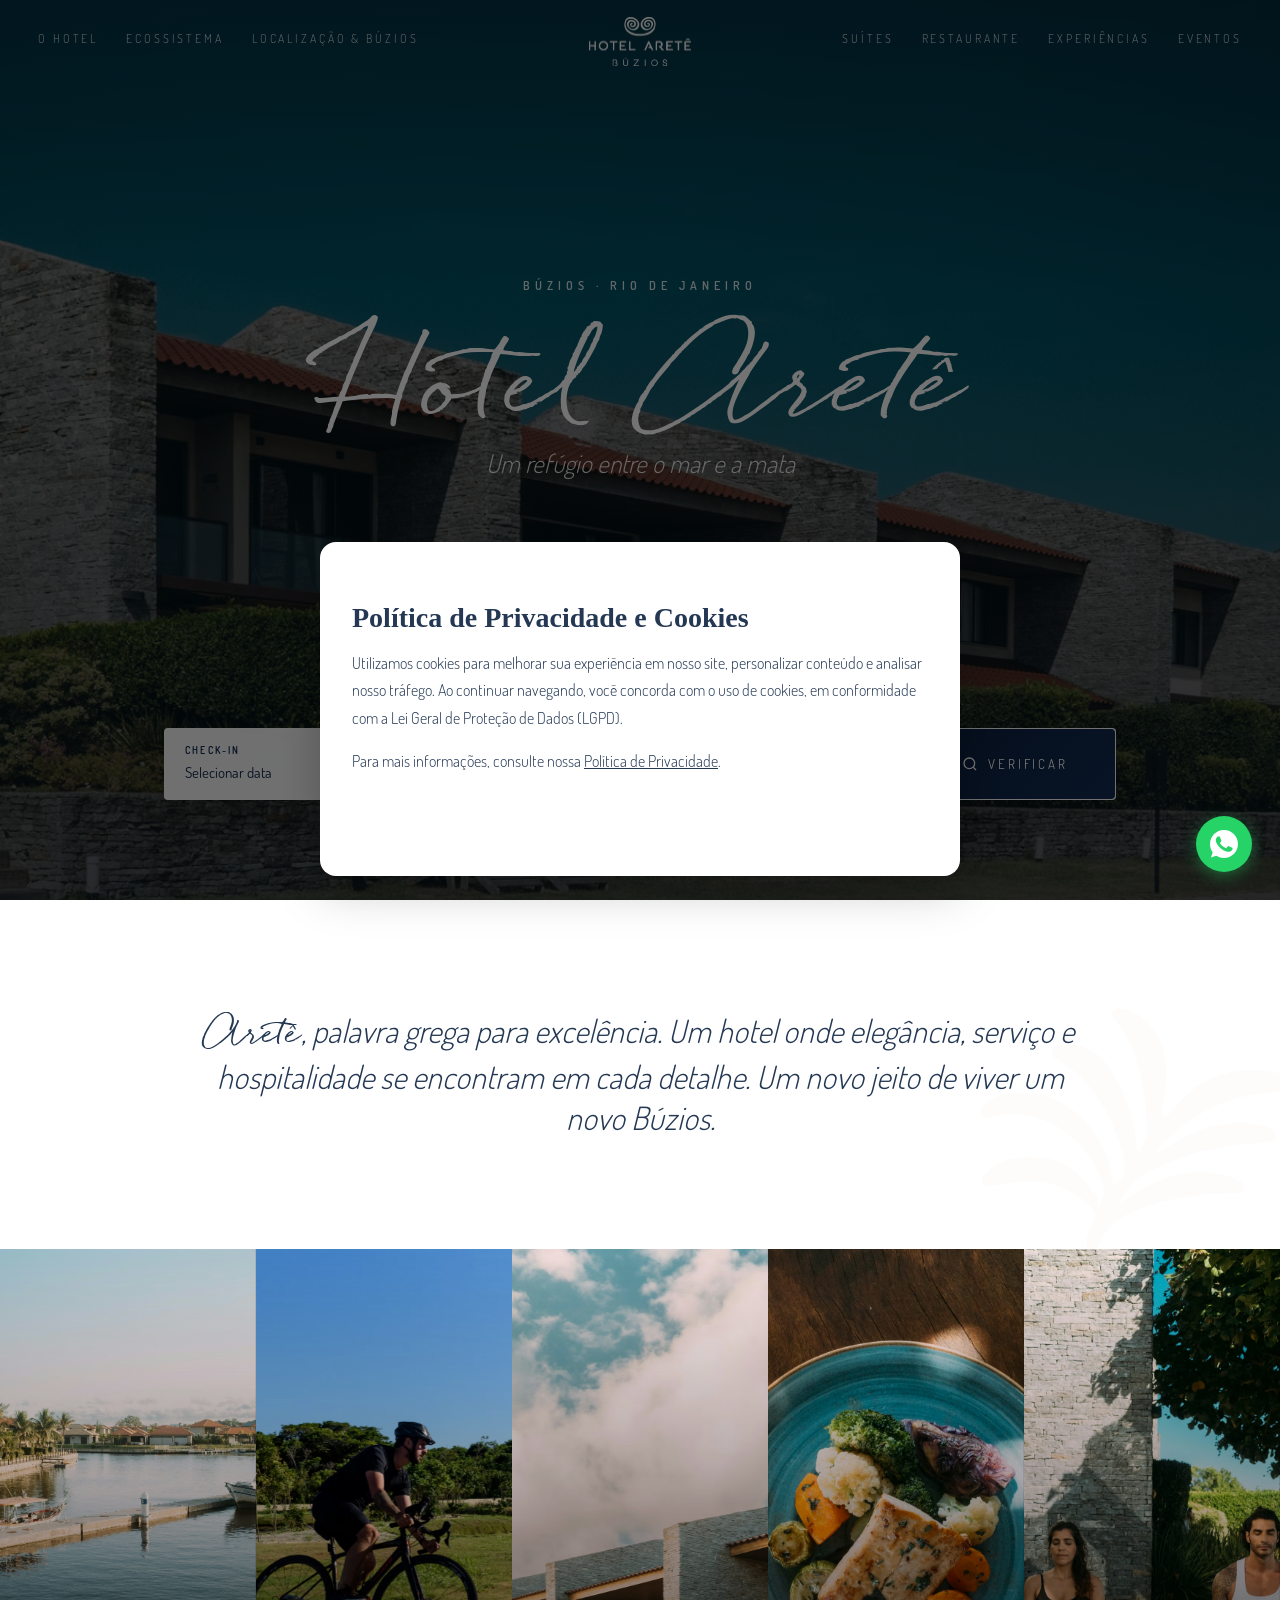
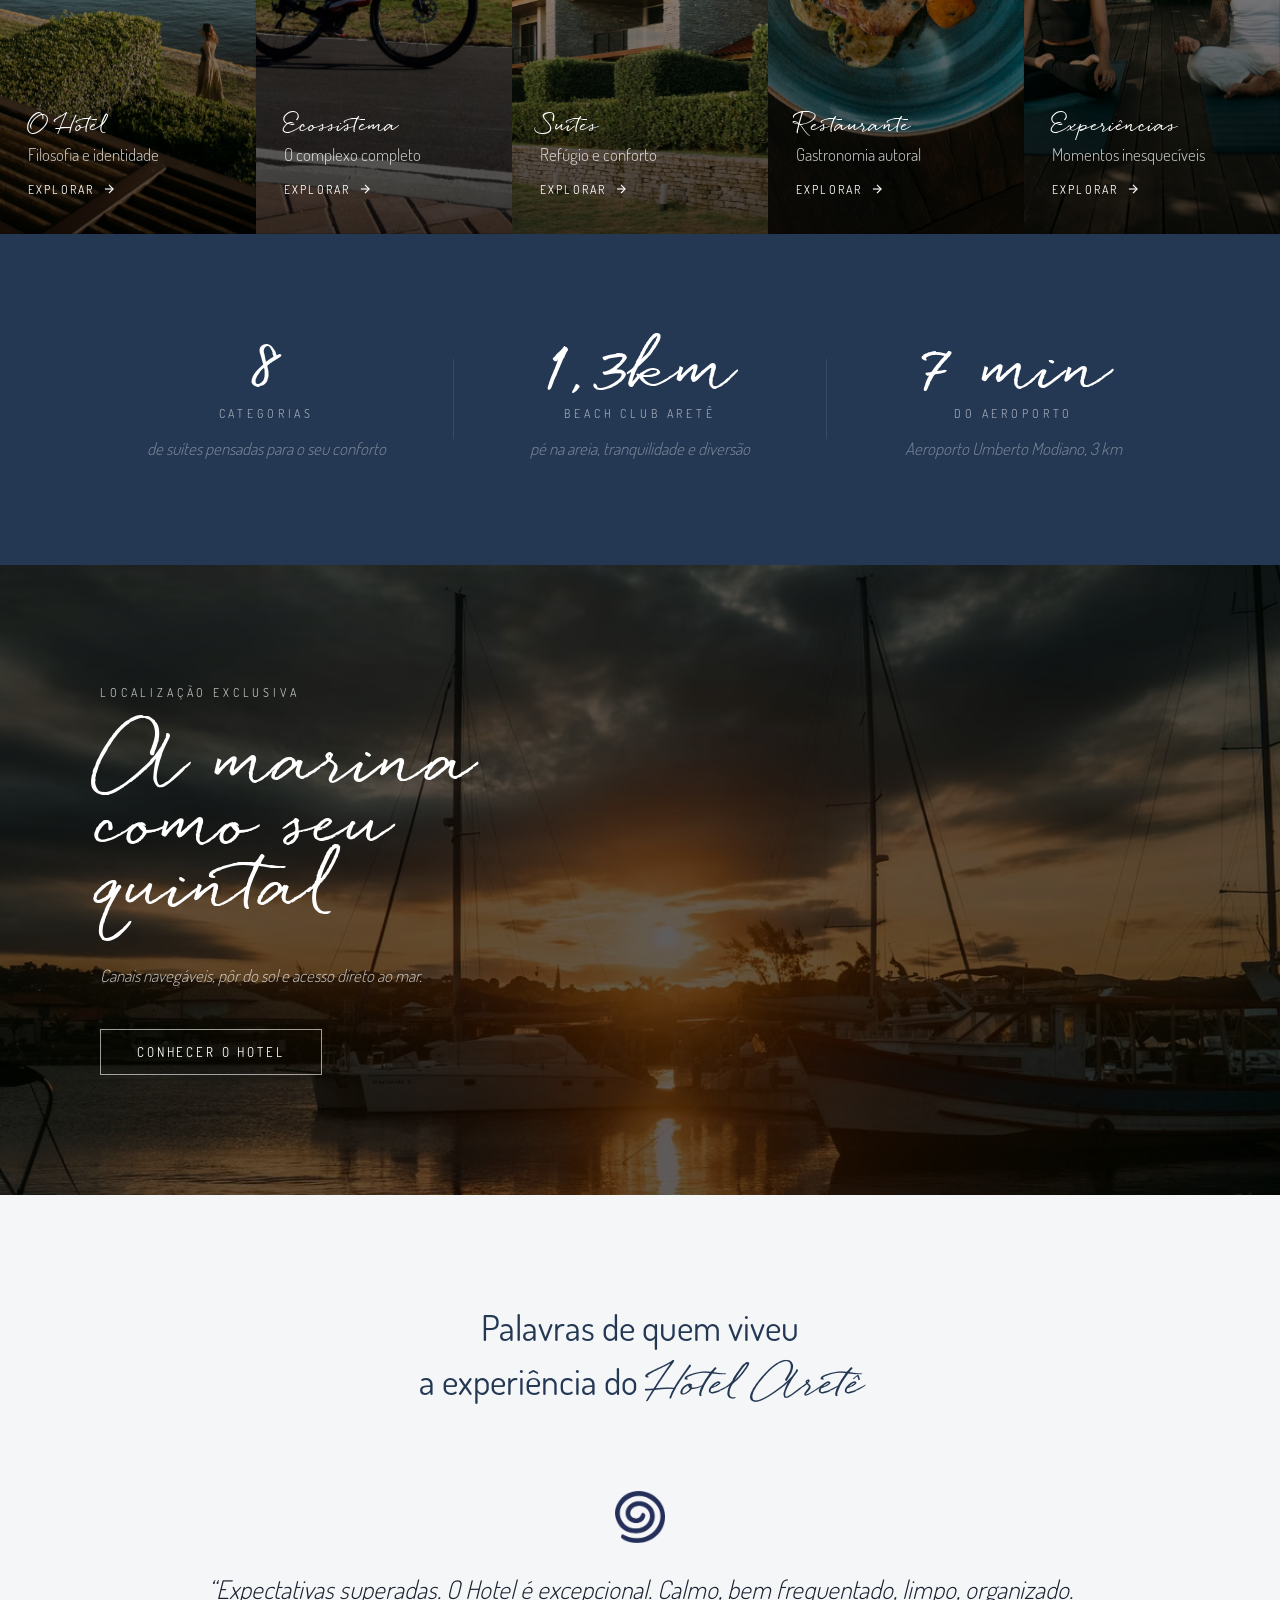
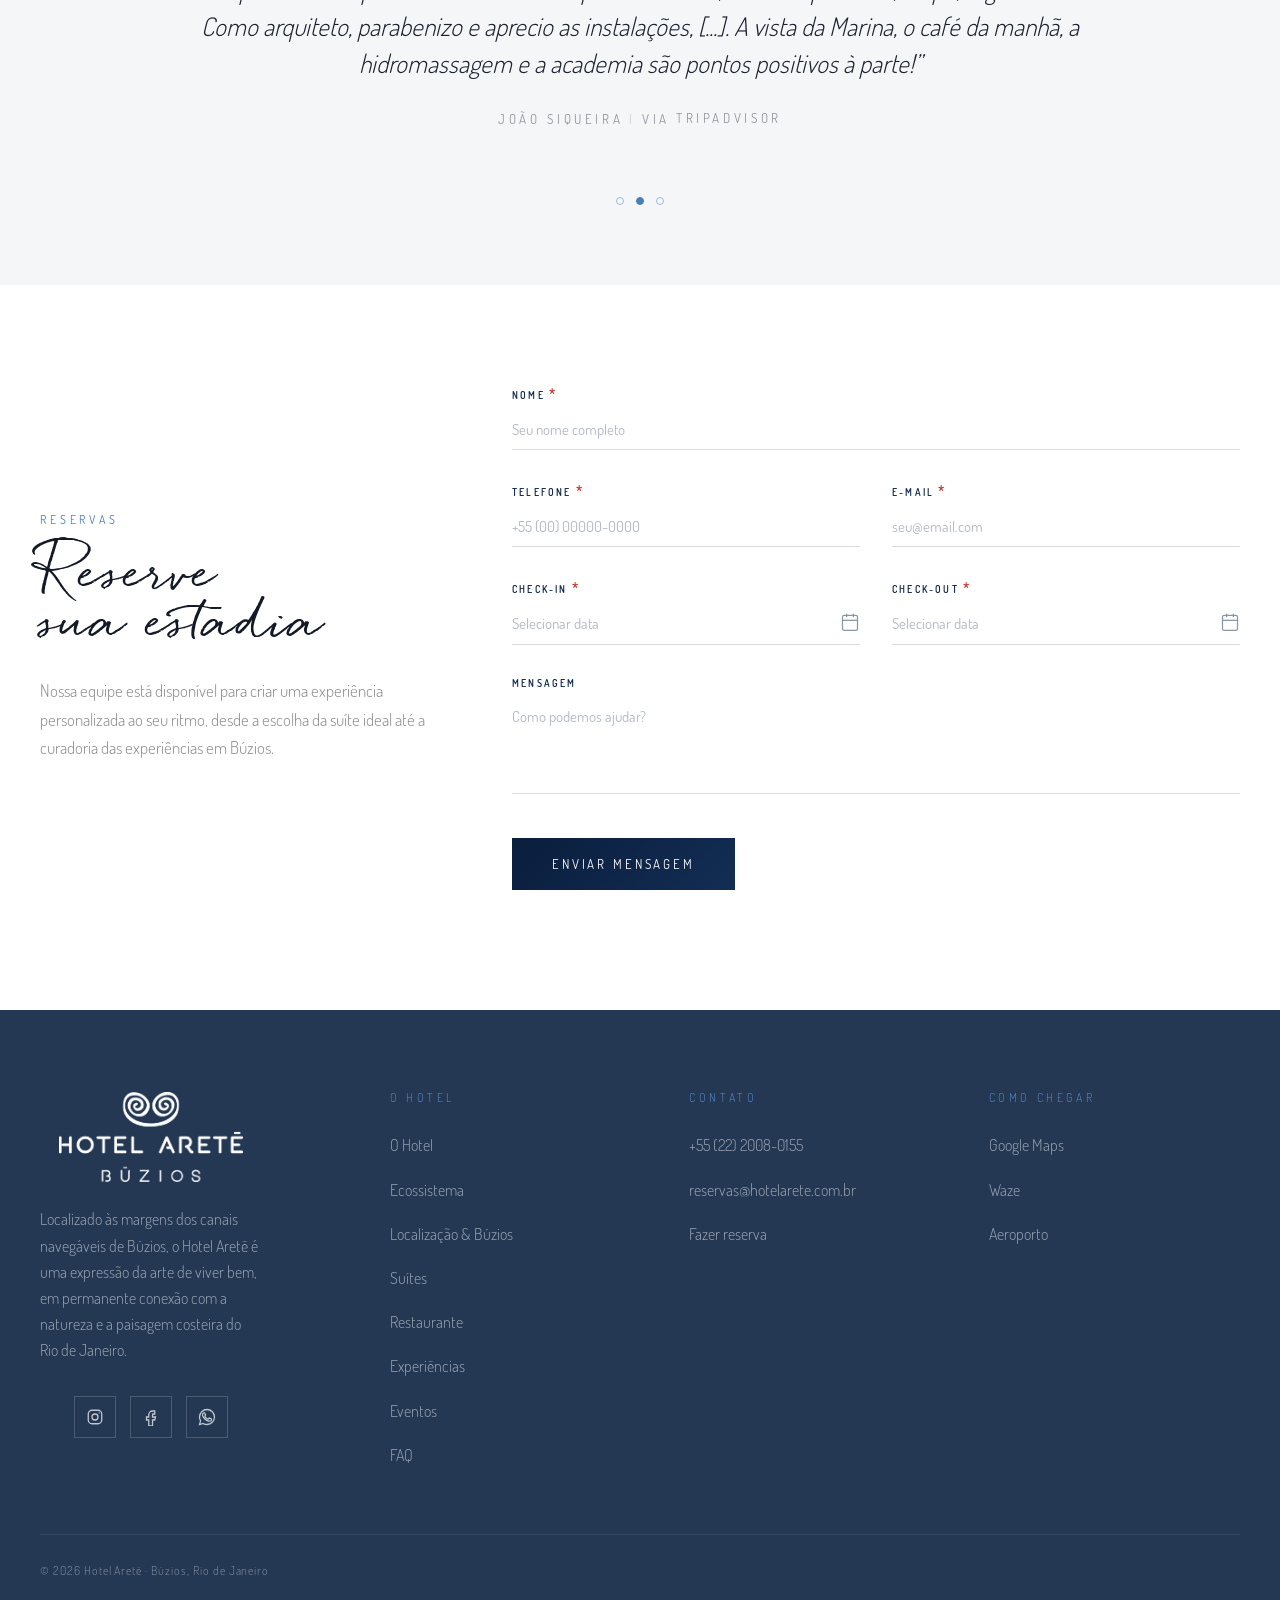
==== commit 0488d987: "feat: adiciona modal de cookie consent (LGPD) em todas as paginas" ====
--- a/index.html
+++ b/index.html
@@ -848,6 +848,7 @@
   </script>
   <script src="assets/js/lazy-bg.js"></script>
   <script src="assets/js/mobile-nav.js"></script>
+  <script src="assets/js/cookie-consent.js"></script>
 
   <!-- WhatsApp Float -->
   <a href="#resForm" class="whatsapp-float" aria-label="Fale conosco pelo formulário">
--- a/assets/css/site.css
+++ b/assets/css/site.css
@@ -4699,3 +4699,78 @@
   .whatsapp-float { bottom: 20px; right: 20px; width: 50px; height: 50px; }
   .whatsapp-float svg { width: 24px; height: 24px; }
 }
+
+/* ── Cookie Consent ─────────────────────────────────── */
+.cc-overlay {
+  position: fixed;
+  inset: 0;
+  background: rgba(0,0,0,.55);
+  z-index: 9999;
+  display: flex;
+  align-items: flex-end;
+  justify-content: center;
+  padding: 24px;
+  animation: ccFadeIn .4s ease;
+}
+.cc-overlay.cc-hiding {
+  animation: ccFadeOut .35s ease forwards;
+}
+@keyframes ccFadeIn { from { opacity: 0 } to { opacity: 1 } }
+@keyframes ccFadeOut { from { opacity: 1 } to { opacity: 0 } }
+
+.cc-modal {
+  background: #fff;
+  max-width: 640px;
+  width: 100%;
+  border-radius: 16px;
+  padding: 32px;
+  box-shadow: 0 12px 48px rgba(0,0,0,.25);
+  animation: ccSlideUp .45s cubic-bezier(.22,1,.36,1);
+}
+@keyframes ccSlideUp { from { transform: translateY(40px); opacity: 0 } to { transform: translateY(0); opacity: 1 } }
+
+.cc-title {
+  font-family: 'Cormorant Garamond', serif;
+  font-size: clamp(20px, 2.2vw, 28px);
+  color: var(--clr-accent);
+  margin-bottom: 16px;
+}
+.cc-text {
+  font-size: clamp(13px, 1.4vw, 16px);
+  line-height: 1.7;
+  color: var(--clr-text);
+  margin-bottom: 12px;
+}
+.cc-link {
+  color: var(--clr-accent);
+  text-decoration: underline;
+}
+.cc-link:hover { opacity: .75; }
+
+.cc-actions {
+  margin-top: 24px;
+  text-align: center;
+}
+.cc-btn-accept {
+  display: inline-block;
+  padding: 14px 40px;
+  font-size: 15px;
+  font-weight: 600;
+  letter-spacing: .04em;
+  text-transform: uppercase;
+  color: #fff;
+  background: var(--clr-accent);
+  border: none;
+  border-radius: 8px;
+  cursor: pointer;
+  transition: background .3s ease, transform .3s ease;
+}
+.cc-btn-accept:hover {
+  background: var(--clr-accent-dark, #b08d57);
+  transform: translateY(-2px);
+}
+
+@media (max-width: 640px) {
+  .cc-overlay { padding: 12px; align-items: flex-end; }
+  .cc-modal { padding: 24px 20px; border-radius: 12px 12px 0 0; }
+}
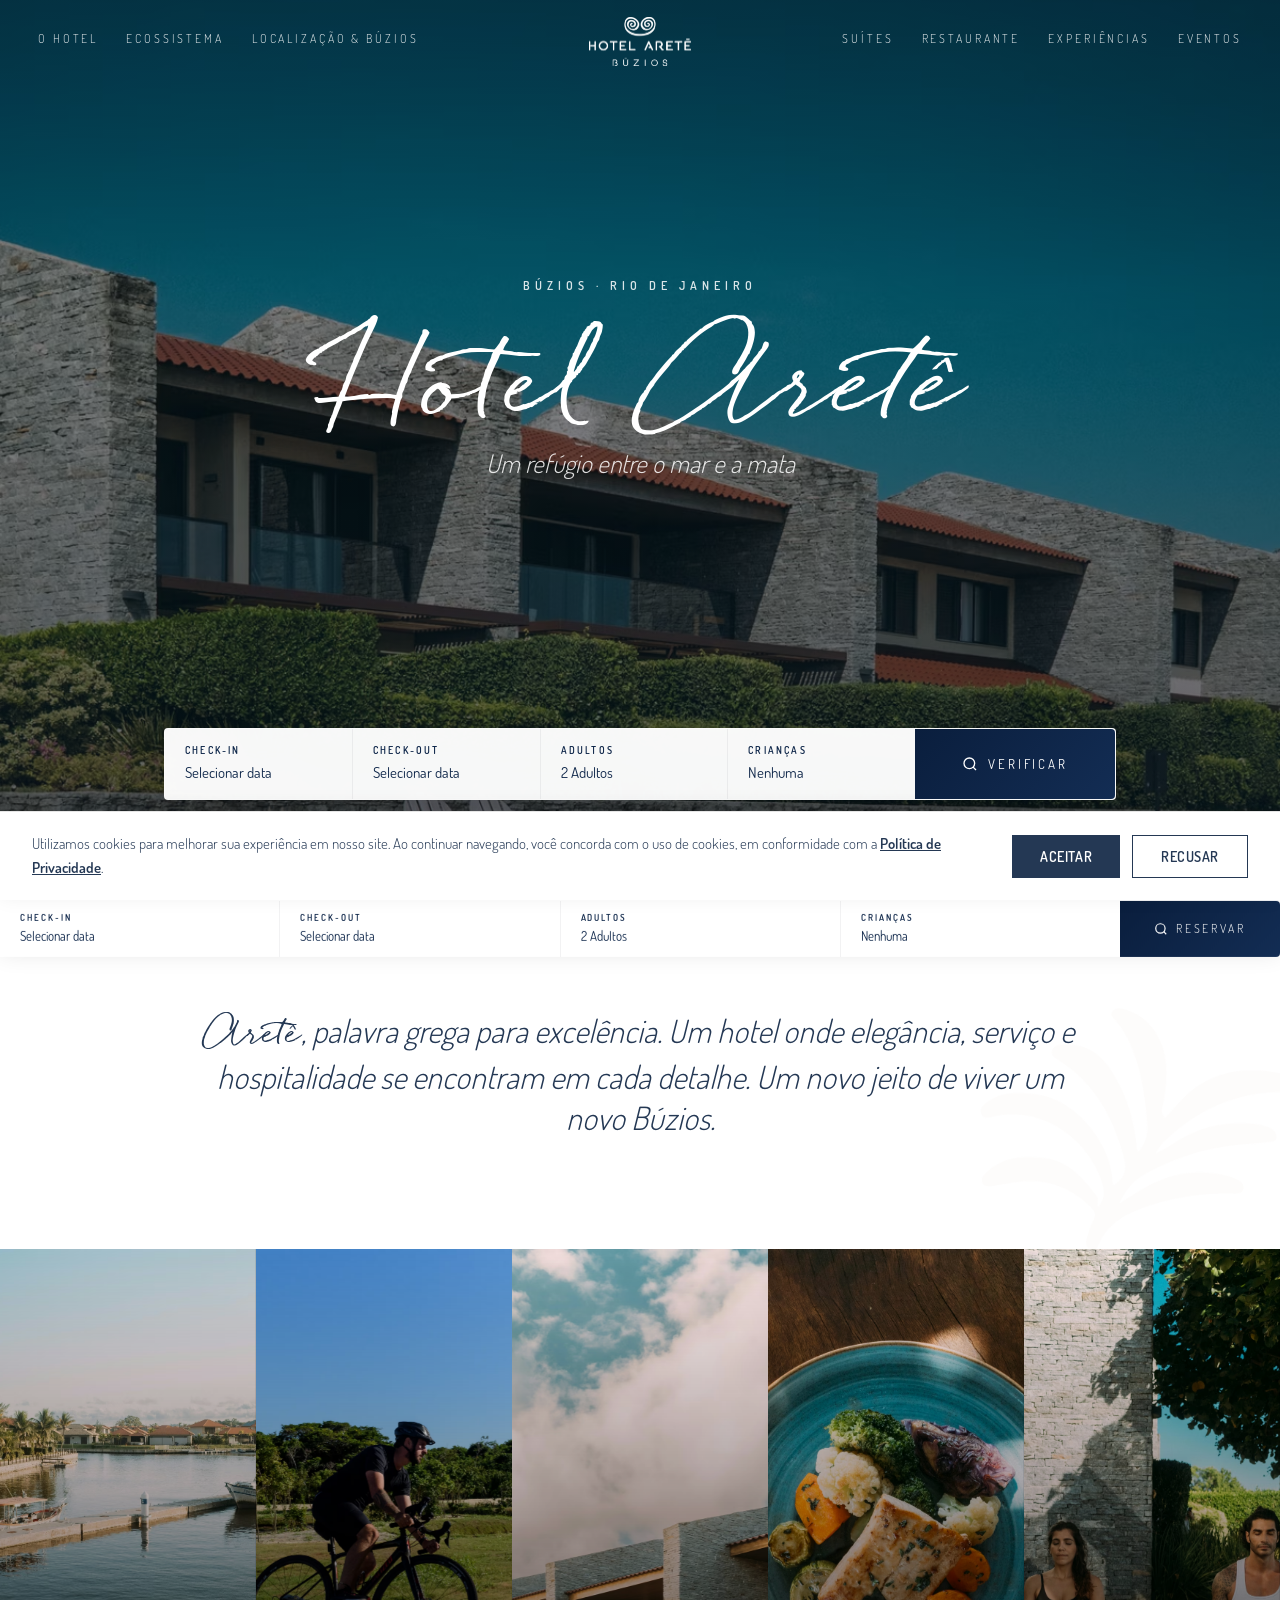
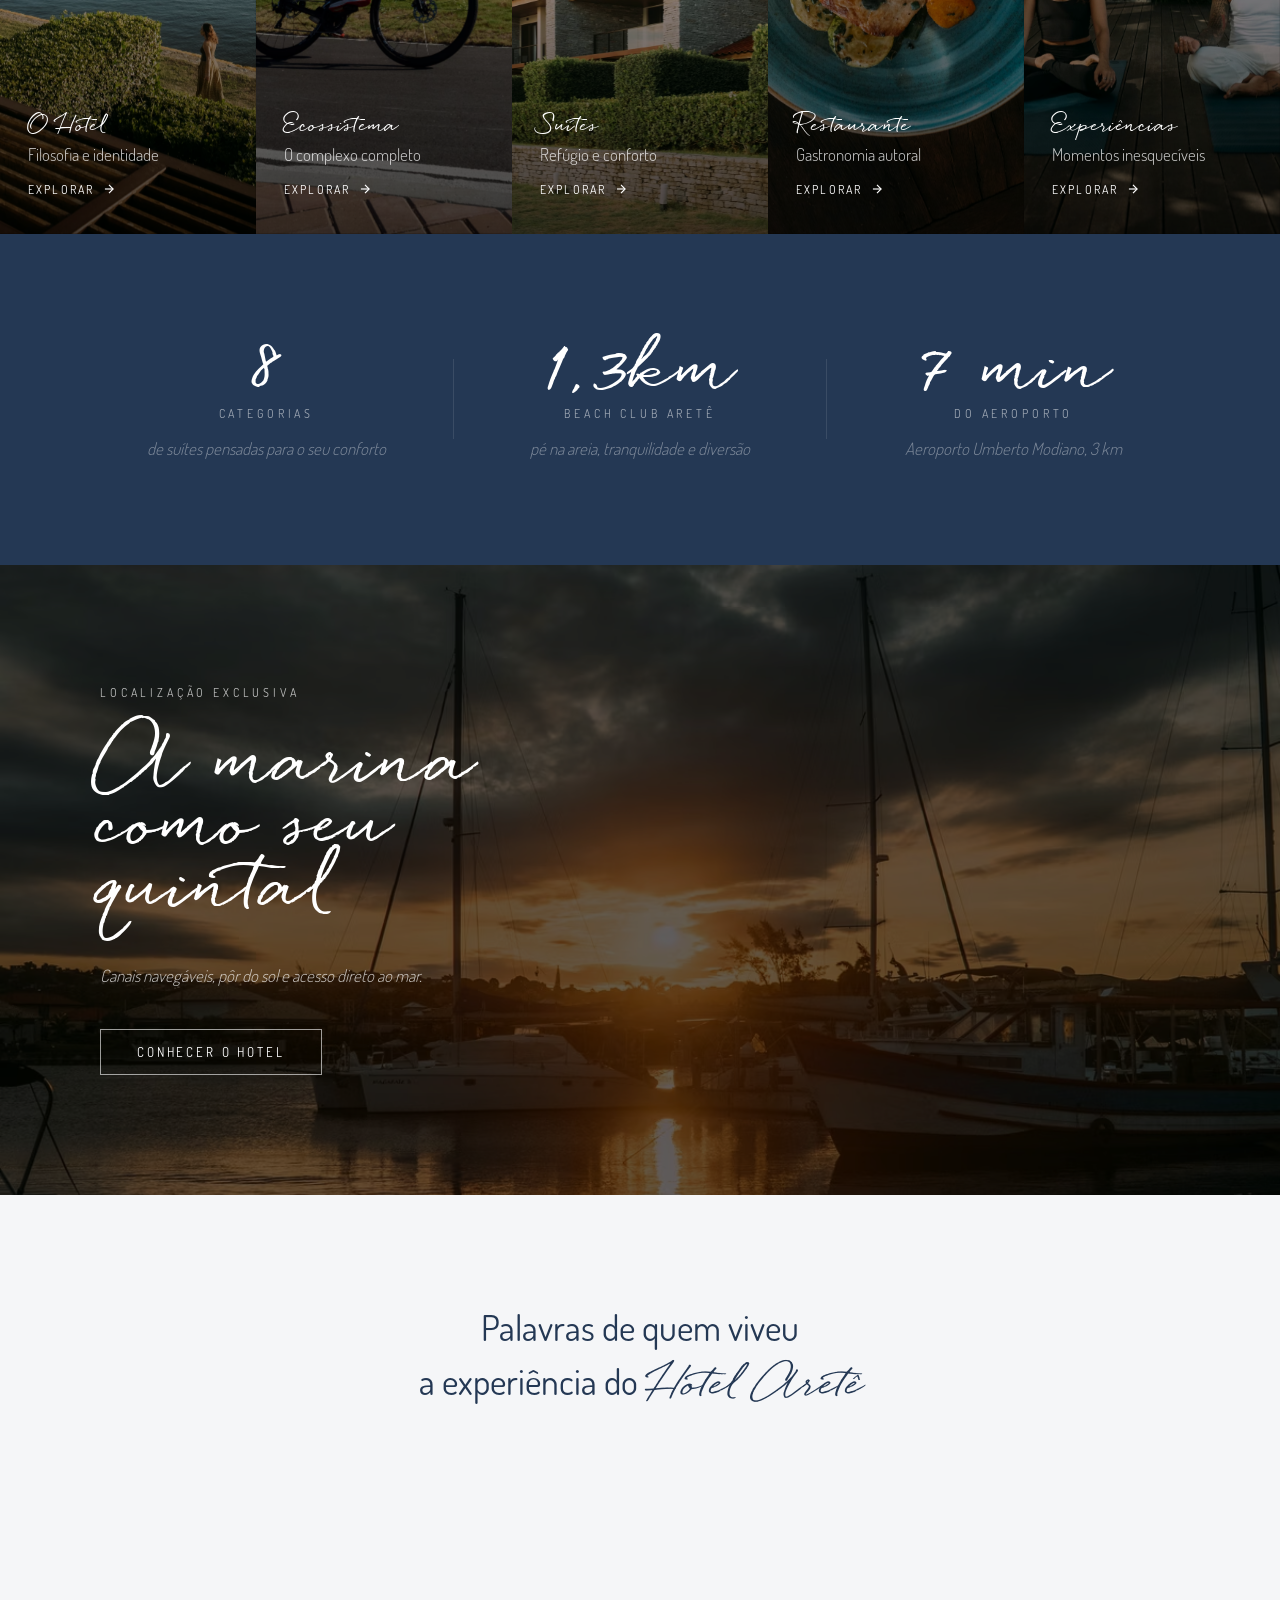
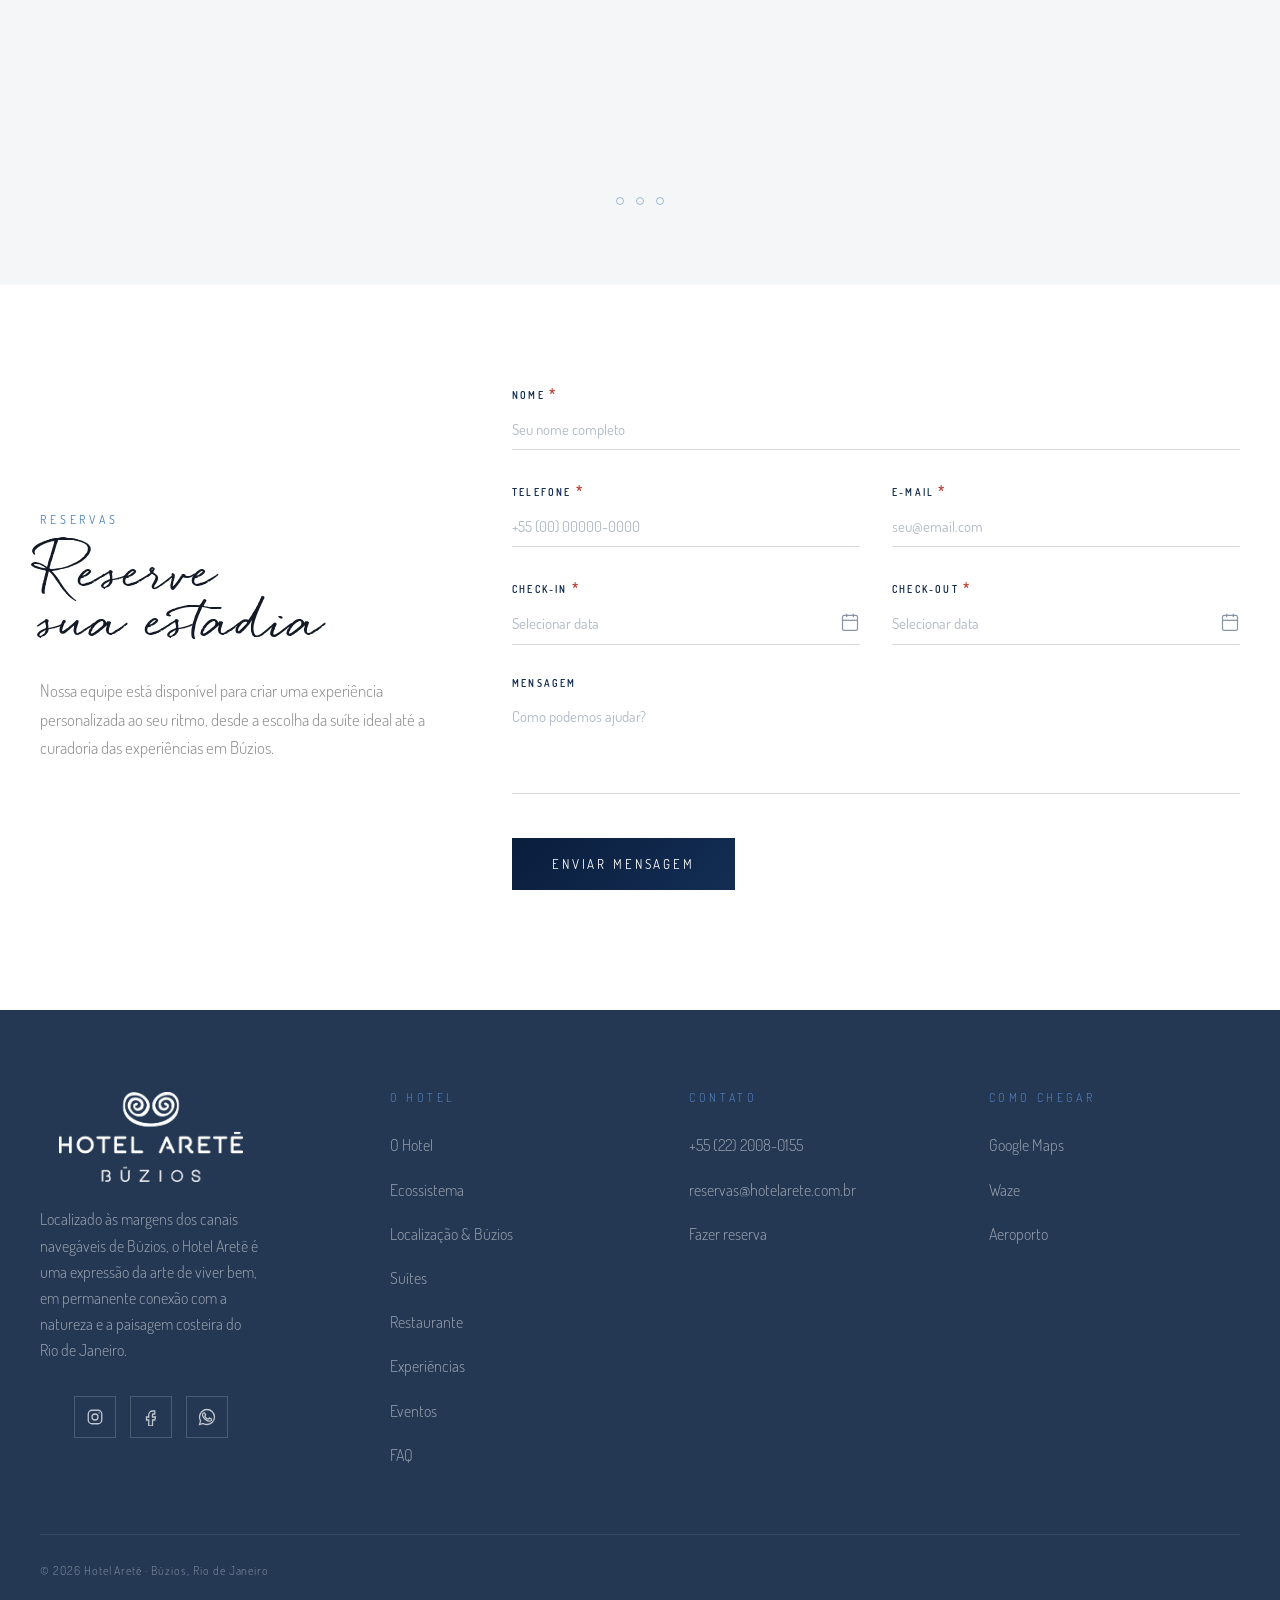
==== commit 1effba09: "feat: sticky booking bar na home, aparece apos scroll da hero" ====
--- a/index.html
+++ b/index.html
@@ -849,6 +849,66 @@
   <script src="assets/js/lazy-bg.js"></script>
   <script src="assets/js/mobile-nav.js"></script>
   <script src="assets/js/cookie-consent.js"></script>
+  <script src="assets/js/sticky-booking.js"></script>
+
+  <!-- Sticky Booking Bar -->
+  <div class="sticky-booking" id="stickyBooking">
+    <div class="sticky-booking-inner">
+      <div class="booking-field custom-select" id="stickyCheckinField">
+        <label class="booking-label">Check-in</label>
+        <div class="booking-display placeholder" id="stickyCheckinDisplay">Selecionar data</div>
+        <div class="booking-dropdown booking-calendar" id="stickyCheckinDropdown">
+          <div class="cal-header">
+            <button class="cal-nav cal-prev" type="button">&lsaquo;</button>
+            <span class="cal-month-label"></span>
+            <button class="cal-nav cal-next" type="button">&rsaquo;</button>
+          </div>
+          <div class="cal-grid">
+            <span class="cal-dow">dom</span><span class="cal-dow">seg</span><span class="cal-dow">ter</span><span class="cal-dow">qua</span><span class="cal-dow">qui</span><span class="cal-dow">sex</span><span class="cal-dow">sáb</span>
+          </div>
+          <div class="cal-days"></div>
+        </div>
+      </div>
+      <div class="booking-field custom-select" id="stickyCheckoutField">
+        <label class="booking-label">Check-out</label>
+        <div class="booking-display placeholder" id="stickyCheckoutDisplay">Selecionar data</div>
+        <div class="booking-dropdown booking-calendar" id="stickyCheckoutDropdown">
+          <div class="cal-header">
+            <button class="cal-nav cal-prev" type="button">&lsaquo;</button>
+            <span class="cal-month-label"></span>
+            <button class="cal-nav cal-next" type="button">&rsaquo;</button>
+          </div>
+          <div class="cal-grid">
+            <span class="cal-dow">dom</span><span class="cal-dow">seg</span><span class="cal-dow">ter</span><span class="cal-dow">qua</span><span class="cal-dow">qui</span><span class="cal-dow">sex</span><span class="cal-dow">sáb</span>
+          </div>
+          <div class="cal-days"></div>
+        </div>
+      </div>
+      <div class="booking-field custom-select" id="stickyAdultsField">
+        <label class="booking-label">Adultos</label>
+        <div class="booking-display" id="stickyAdultsDisplay">2 Adultos</div>
+        <div class="booking-dropdown" id="stickyAdultsDropdown">
+          <div class="booking-option selected" data-value="2">2 Adultos</div>
+          <div class="booking-option" data-value="1">1 Adulto</div>
+          <div class="booking-option" data-value="3">3 Adultos</div>
+          <div class="booking-option" data-value="4">4 Adultos</div>
+        </div>
+      </div>
+      <div class="booking-field custom-select" id="stickyChildrenField">
+        <label class="booking-label">Crianças</label>
+        <div class="booking-display" id="stickyChildrenDisplay">Nenhuma</div>
+        <div class="booking-dropdown" id="stickyChildrenDropdown">
+          <div class="booking-option selected" data-value="0">Nenhuma</div>
+          <div class="booking-option" data-value="1">1 Criança</div>
+          <div class="booking-option" data-value="2">2 Crianças</div>
+        </div>
+      </div>
+      <a href="#resForm" class="booking-btn">
+        <svg viewBox="0 0 24 24"><circle cx="11" cy="11" r="8"/><line x1="21" y1="21" x2="16.65" y2="16.65"/></svg>
+        Reservar
+      </a>
+    </div>
+  </div>
 
   <!-- WhatsApp Float -->
   <a href="#resForm" class="whatsapp-float" aria-label="Fale conosco pelo formulário">
--- a/assets/css/site.css
+++ b/assets/css/site.css
@@ -4700,77 +4700,266 @@
   .whatsapp-float svg { width: 24px; height: 24px; }
 }
 
+/* ── Sticky Booking Bar ─────────────────────────────── */
+.sticky-booking {
+  position: fixed;
+  bottom: 0;
+  left: 0;
+  width: 100%;
+  z-index: 9998;
+  transform: translateY(100%);
+  transition: transform .4s ease;
+}
+.sticky-booking.is-visible {
+  transform: translateY(0);
+}
+.sticky-booking.is-above-cookie {
+  bottom: 60px;
+}
+.sticky-booking-inner {
+  display: flex;
+  align-items: stretch;
+  background: rgba(255, 255, 255, 0.97);
+  backdrop-filter: blur(16px);
+  box-shadow: 0 -4px 24px rgba(0, 0, 0, 0.12);
+  border-top: 1px solid rgba(255, 255, 255, 0.3);
+}
+.sticky-booking .booking-field {
+  flex: 1;
+  display: flex;
+  flex-direction: column;
+  justify-content: center;
+  padding: 12px 20px;
+  border-right: 1px solid rgba(27, 38, 51, 0.06);
+  position: relative;
+  cursor: pointer;
+}
+.sticky-booking .booking-field:last-of-type { border-right: none; }
+.sticky-booking .booking-field:hover { background: rgba(248, 248, 244, 0.6); }
+.sticky-booking .booking-label {
+  font-size: 9px;
+  line-height: 1;
+  letter-spacing: 0.22em;
+  text-transform: uppercase;
+  color: #0F274A;
+  margin-bottom: 6px;
+  font-weight: 700;
+  pointer-events: none;
+}
+.sticky-booking .booking-display {
+  font-family: var(--sans);
+  font-size: 13px;
+  font-weight: 400;
+  color: #0F274A;
+  line-height: 1.3;
+  min-height: 16px;
+}
+.sticky-booking .booking-display.placeholder { color: #0F274A; }
+.sticky-booking .booking-btn {
+  display: flex;
+  align-items: center;
+  justify-content: center;
+  gap: 8px;
+  padding: 0 28px;
+  background: linear-gradient(135deg, #0a1e3d 0%, #132d54 100%);
+  color: #fff;
+  border: none;
+  font-family: var(--sans);
+  font-size: 12px;
+  line-height: 1;
+  letter-spacing: 0.22em;
+  text-transform: uppercase;
+  cursor: pointer;
+  white-space: nowrap;
+  transition: all 0.3s ease;
+  text-decoration: none;
+  min-width: 160px;
+}
+.sticky-booking .booking-btn:hover { box-shadow: 0 6px 20px rgba(10, 30, 61, 0.35); }
+.sticky-booking .booking-btn svg { width: 14px; height: 14px; stroke: currentColor; fill: none; stroke-width: 2; }
+
+@media (max-width: 900px) {
+  .sticky-booking .booking-field { padding: 10px 14px; }
+  .sticky-booking .booking-btn { min-width: 120px; padding: 0 16px; font-size: 11px; }
+}
+@media (max-width: 640px) {
+  .sticky-booking-inner { flex-wrap: wrap; }
+  .sticky-booking .booking-field { flex: 1 1 50%; border-right: none; border-bottom: 1px solid rgba(27, 38, 51, 0.06); }
+  .sticky-booking .booking-field:nth-child(odd) { border-right: 1px solid rgba(27, 38, 51, 0.06); }
+  .sticky-booking .booking-btn { flex: 0 0 100%; min-width: 0; padding: 14px; }
+}
+
 /* ── Cookie Consent ─────────────────────────────────── */
 .cc-overlay {
   position: fixed;
+  bottom: 0;
+  left: 0;
+  width: 100%;
+  z-index: 10000;
+  animation: ccSlideUp .45s cubic-bezier(.22,1,.36,1);
+}
+.cc-overlay.cc-hiding {
+  animation: ccSlideDown .35s ease forwards;
+}
+@keyframes ccSlideUp { from { transform: translateY(100%) } to { transform: translateY(0) } }
+@keyframes ccSlideDown { from { transform: translateY(0) } to { transform: translateY(100%) } }
+
+.cc-modal {
+  background: #fff;
+  width: 100%;
+  padding: 20px 32px;
+  display: flex;
+  align-items: center;
+  justify-content: space-between;
+  gap: 24px;
+  border-top: 1px solid rgba(0,0,0,.1);
+  box-shadow: 0 -4px 20px rgba(0,0,0,.08);
+}
+
+.cc-text {
+  font-family: var(--sans);
+  font-size: clamp(13px, 1.4vw, 15px);
+  line-height: 1.6;
+  color: var(--ink);
+  margin: 0;
+  flex: 1;
+}
+.cc-link {
+  font-family: var(--sans);
+  color: var(--navy);
+  text-decoration: underline;
+  font-weight: 600;
+}
+.cc-link:hover { opacity: .8; }
+
+.cc-actions {
+  display: flex;
+  gap: 12px;
+  flex-shrink: 0;
+}
+.cc-btn-accept {
+  font-family: var(--sans);
+  padding: 12px 28px;
+  font-size: 14px;
+  font-weight: 600;
+  letter-spacing: .04em;
+  text-transform: uppercase;
+  color: #fff;
+  background: var(--navy);
+  border: none;
+  border-radius: 0;
+  cursor: pointer;
+  transition: background .3s ease;
+}
+.cc-btn-accept:hover { background: #0d2137; }
+.cc-btn-reject {
+  font-family: var(--sans);
+  padding: 12px 28px;
+  font-size: 14px;
+  font-weight: 600;
+  letter-spacing: .04em;
+  text-transform: uppercase;
+  color: var(--navy);
+  background: transparent;
+  border: 1px solid var(--navy);
+  border-radius: 0;
+  cursor: pointer;
+  transition: background .3s ease, color .3s ease;
+}
+.cc-btn-reject:hover { background: var(--navy); color: #fff; }
+
+@media (max-width: 640px) {
+  .cc-modal {
+    flex-direction: column;
+    padding: 16px 20px;
+    gap: 14px;
+    text-align: center;
+  }
+  .cc-actions { justify-content: center; }
+}
+
+/* ── Privacy Policy Modal ──────────────────────────── */
+.cc-pp-overlay {
+  position: fixed;
   inset: 0;
   background: rgba(0,0,0,.55);
-  z-index: 9999;
-  display: flex;
-  align-items: flex-end;
+  z-index: 10001;
+  display: flex;
+  align-items: center;
   justify-content: center;
   padding: 24px;
-  animation: ccFadeIn .4s ease;
-}
-.cc-overlay.cc-hiding {
-  animation: ccFadeOut .35s ease forwards;
-}
-@keyframes ccFadeIn { from { opacity: 0 } to { opacity: 1 } }
-@keyframes ccFadeOut { from { opacity: 1 } to { opacity: 0 } }
-
-.cc-modal {
+  opacity: 0;
+  visibility: hidden;
+  transition: opacity .3s ease, visibility .3s ease;
+}
+.cc-pp-overlay.cc-pp-open {
+  opacity: 1;
+  visibility: visible;
+}
+.cc-pp-modal {
   background: #fff;
-  max-width: 640px;
   width: 100%;
-  border-radius: 16px;
-  padding: 32px;
-  box-shadow: 0 12px 48px rgba(0,0,0,.25);
-  animation: ccSlideUp .45s cubic-bezier(.22,1,.36,1);
-}
-@keyframes ccSlideUp { from { transform: translateY(40px); opacity: 0 } to { transform: translateY(0); opacity: 1 } }
-
-.cc-title {
-  font-family: 'Cormorant Garamond', serif;
+  max-width: 680px;
+  max-height: 80vh;
+  border-radius: 0;
+  overflow: hidden;
+  display: flex;
+  flex-direction: column;
+  box-shadow: 0 16px 48px rgba(0,0,0,.25);
+  transform: translateY(20px);
+  transition: transform .3s ease;
+}
+.cc-pp-open .cc-pp-modal { transform: translateY(0); }
+
+.cc-pp-header {
+  display: flex;
+  align-items: center;
+  justify-content: space-between;
+  padding: 20px 28px;
+  border-bottom: 1px solid var(--line);
+}
+.cc-pp-title {
+  font-family: var(--sans);
   font-size: clamp(20px, 2.2vw, 28px);
-  color: var(--clr-accent);
-  margin-bottom: 16px;
-}
-.cc-text {
-  font-size: clamp(13px, 1.4vw, 16px);
+  color: var(--navy);
+  margin: 0;
+  font-weight: 600;
+}
+.cc-pp-close {
+  background: none;
+  border: none;
+  font-size: 28px;
+  color: var(--ink-soft);
+  cursor: pointer;
+  line-height: 1;
+  padding: 0 4px;
+  transition: color .2s ease;
+}
+.cc-pp-close:hover { color: var(--navy); }
+
+.cc-pp-body {
+  padding: 24px 28px;
+  overflow-y: auto;
+}
+.cc-pp-body h4 {
+  font-family: var(--sans);
+  font-size: 18px;
+  color: var(--navy);
+  margin: 20px 0 8px;
+  font-weight: 600;
+}
+.cc-pp-body h4:first-child { margin-top: 0; }
+.cc-pp-body p {
+  font-family: var(--sans);
+  font-size: 14px;
   line-height: 1.7;
-  color: var(--clr-text);
-  margin-bottom: 12px;
-}
-.cc-link {
-  color: var(--clr-accent);
-  text-decoration: underline;
-}
-.cc-link:hover { opacity: .75; }
-
-.cc-actions {
-  margin-top: 24px;
-  text-align: center;
-}
-.cc-btn-accept {
-  display: inline-block;
-  padding: 14px 40px;
-  font-size: 15px;
-  font-weight: 600;
-  letter-spacing: .04em;
-  text-transform: uppercase;
-  color: #fff;
-  background: var(--clr-accent);
-  border: none;
-  border-radius: 8px;
-  cursor: pointer;
-  transition: background .3s ease, transform .3s ease;
-}
-.cc-btn-accept:hover {
-  background: var(--clr-accent-dark, #b08d57);
-  transform: translateY(-2px);
+  color: var(--ink-soft);
+  margin: 0 0 12px;
 }
 
 @media (max-width: 640px) {
-  .cc-overlay { padding: 12px; align-items: flex-end; }
-  .cc-modal { padding: 24px 20px; border-radius: 12px 12px 0 0; }
-}
+  .cc-pp-overlay { padding: 12px; }
+  .cc-pp-modal { max-height: 85vh; border-radius: 0; }
+  .cc-pp-header { padding: 16px 20px; }
+  .cc-pp-body { padding: 16px 20px; }
+}
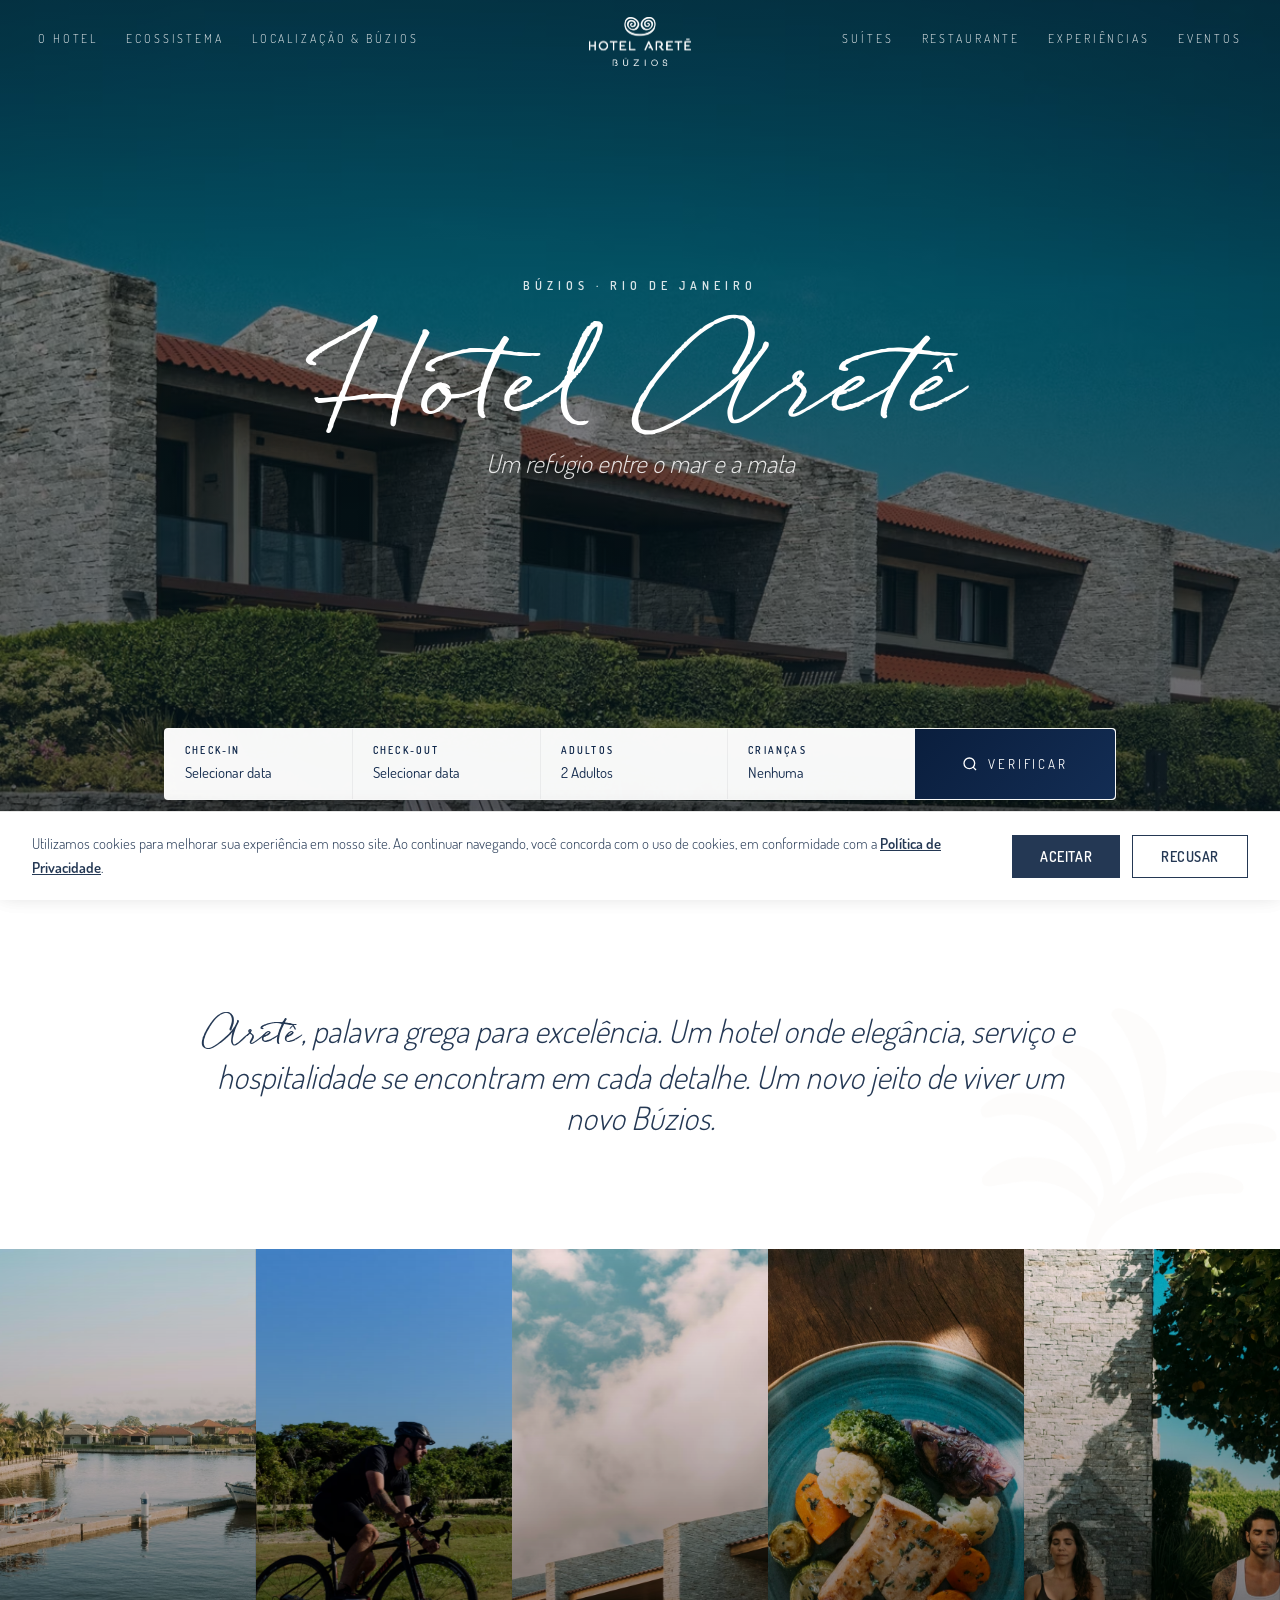
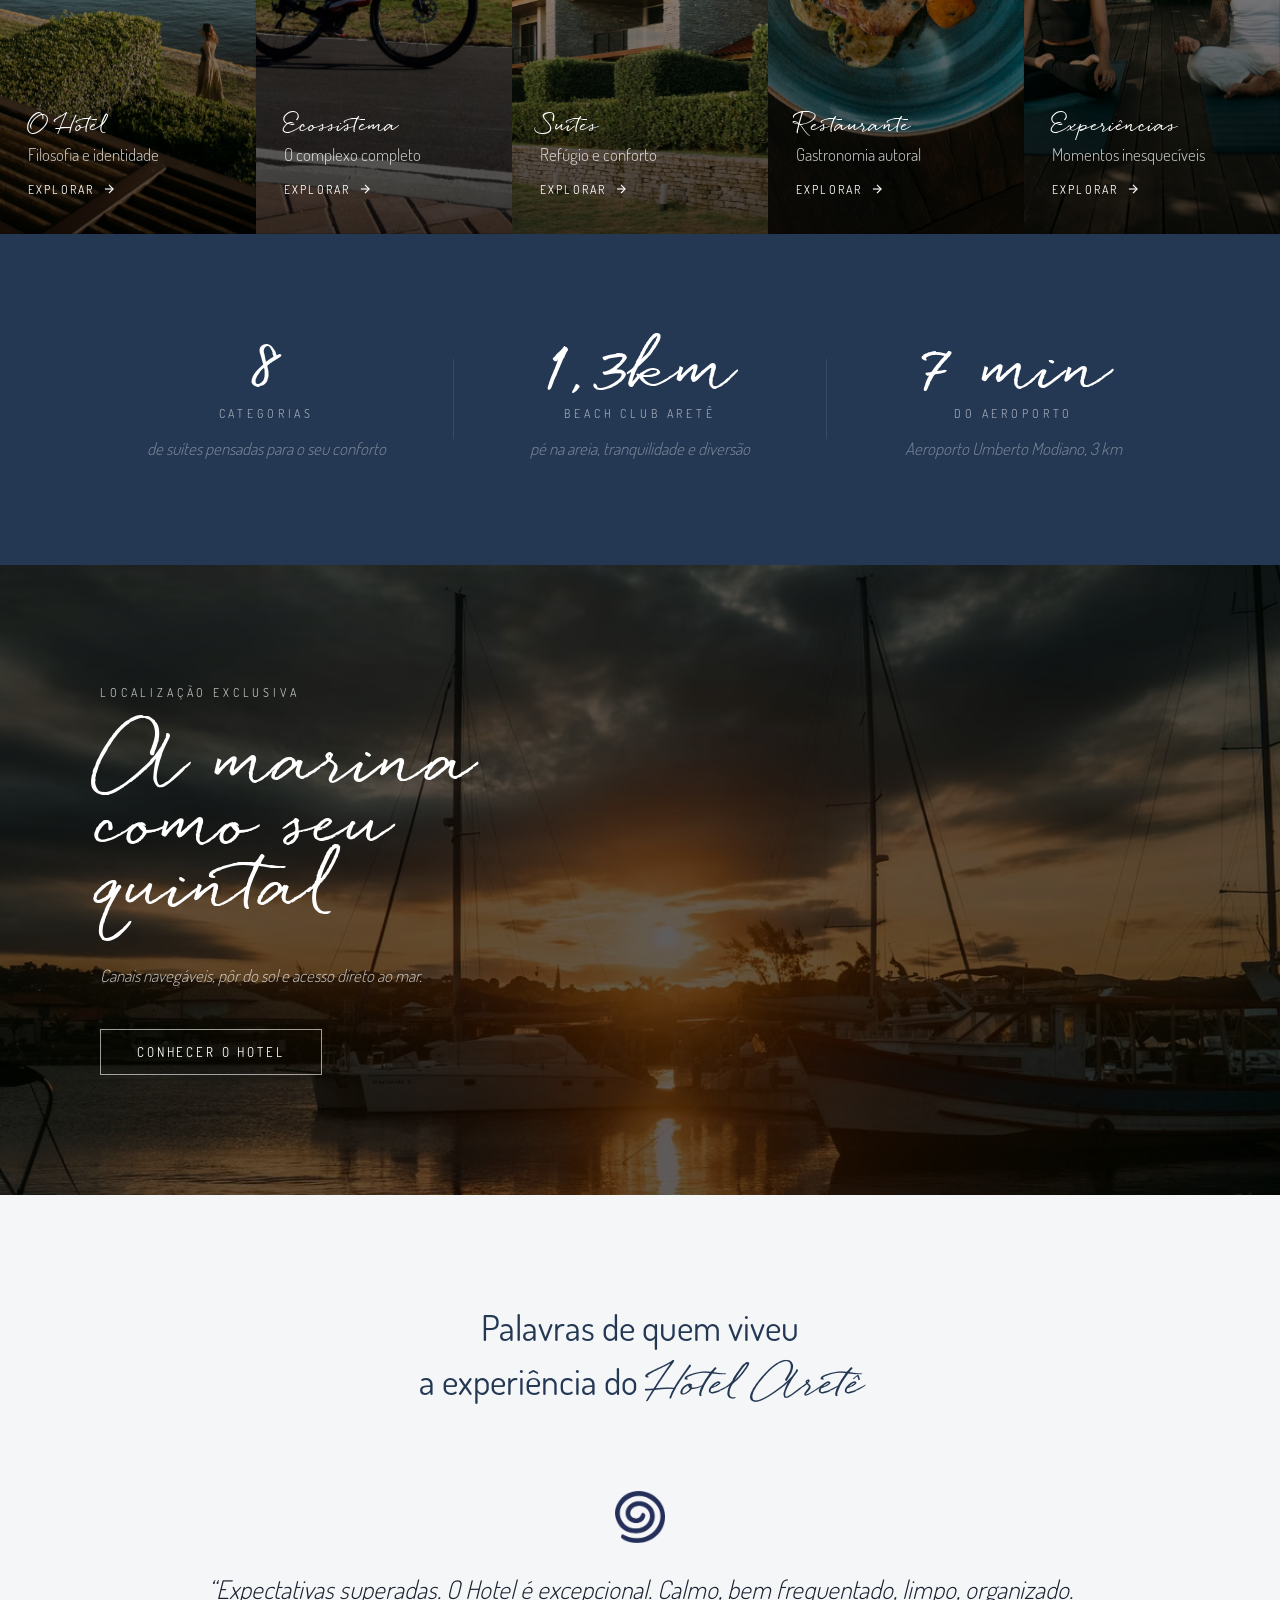
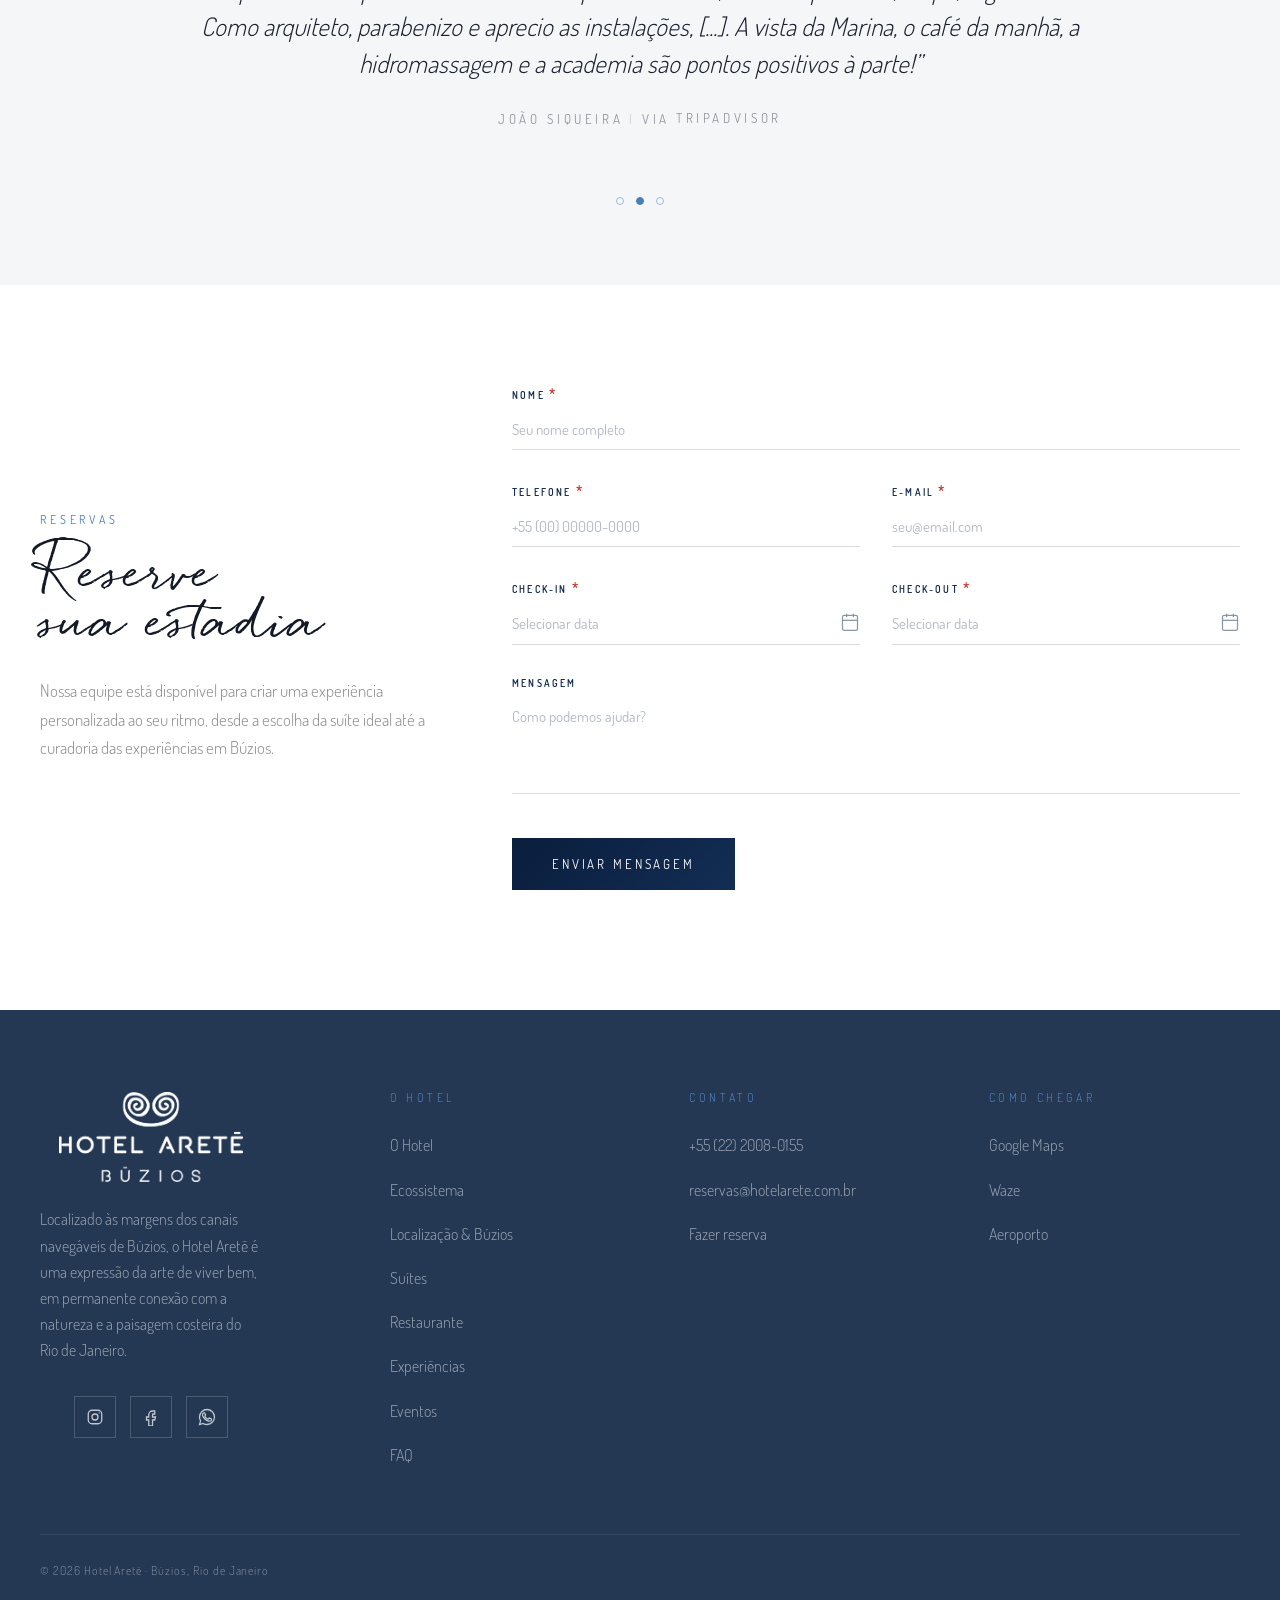
==== commit c7397bb4: "fix: move sticky-booking.js abaixo do HTML para getElementById funcionar" ====
--- a/index.html
+++ b/index.html
@@ -849,7 +849,6 @@
   <script src="assets/js/lazy-bg.js"></script>
   <script src="assets/js/mobile-nav.js"></script>
   <script src="assets/js/cookie-consent.js"></script>
-  <script src="assets/js/sticky-booking.js"></script>
 
   <!-- Sticky Booking Bar -->
   <div class="sticky-booking" id="stickyBooking">
@@ -909,6 +908,7 @@
       </a>
     </div>
   </div>
+  <script src="assets/js/sticky-booking.js"></script>
 
   <!-- WhatsApp Float -->
   <a href="#resForm" class="whatsapp-float" aria-label="Fale conosco pelo formulário">
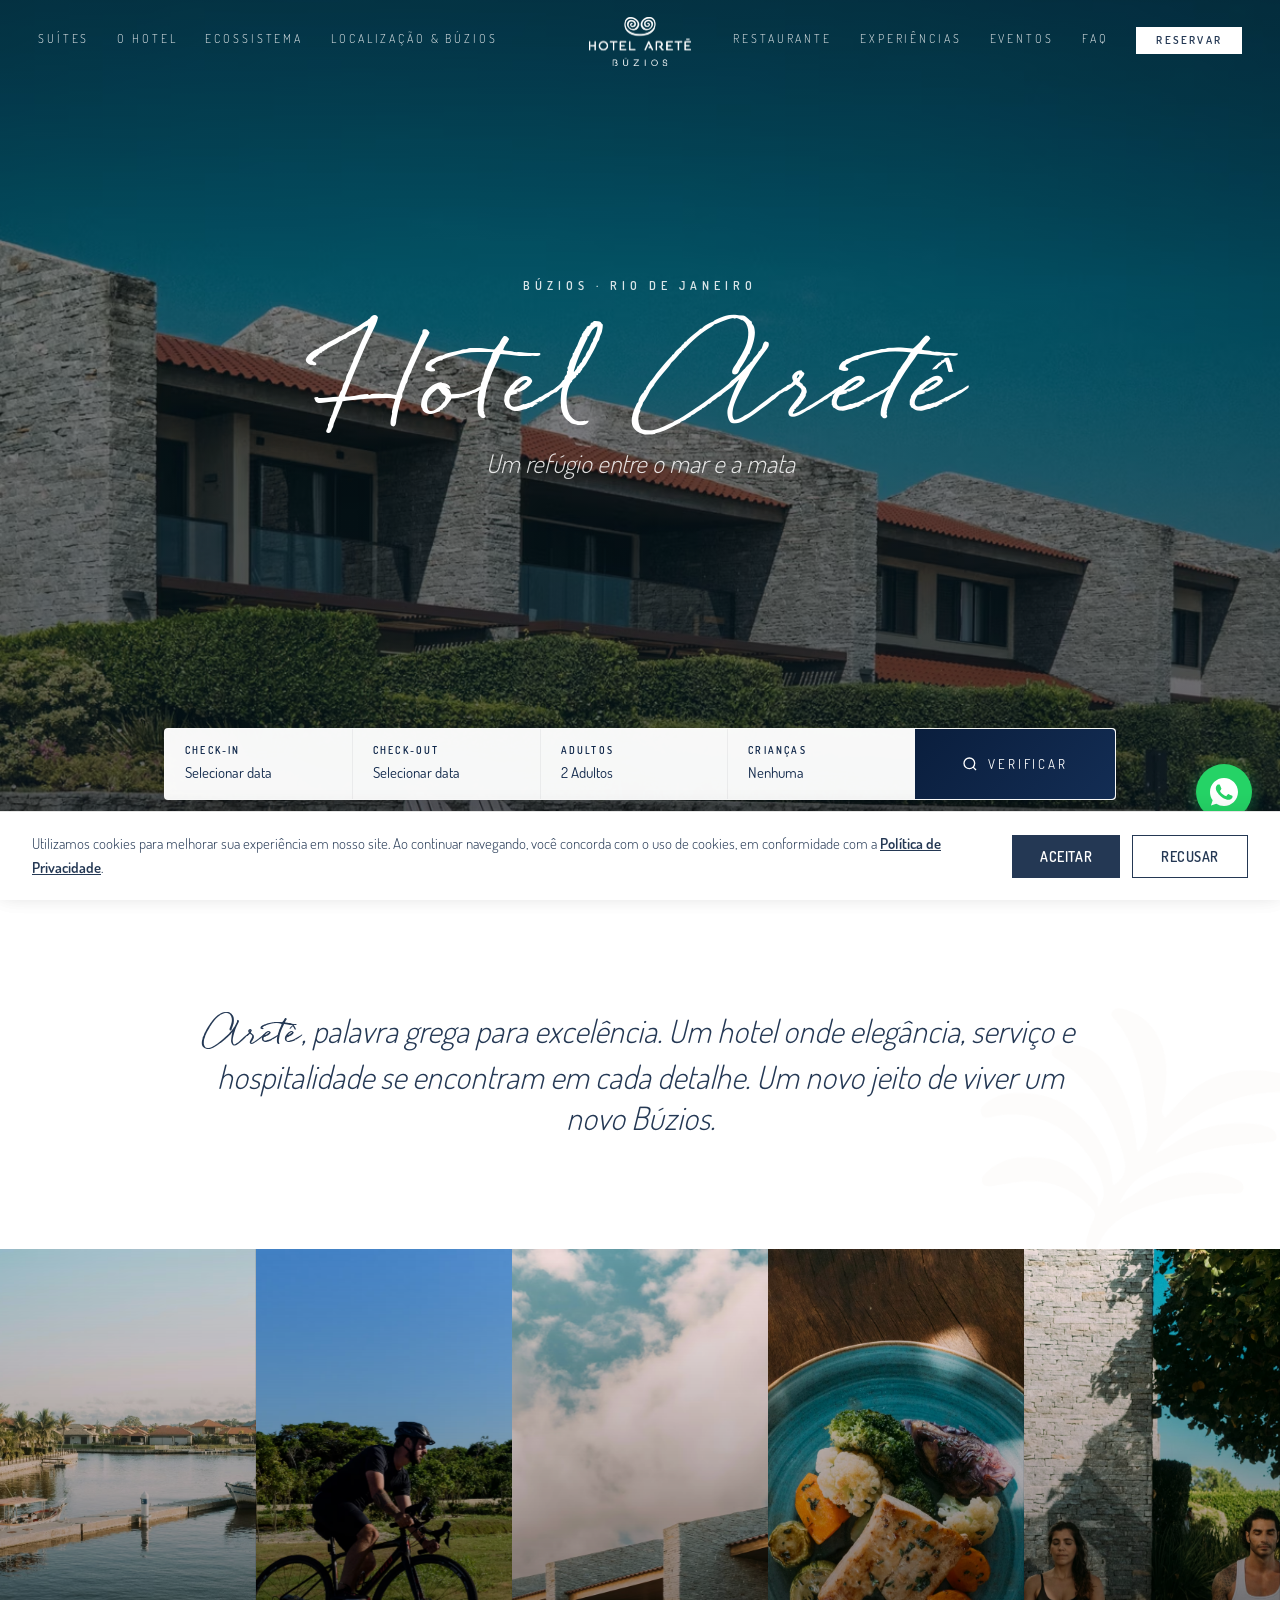
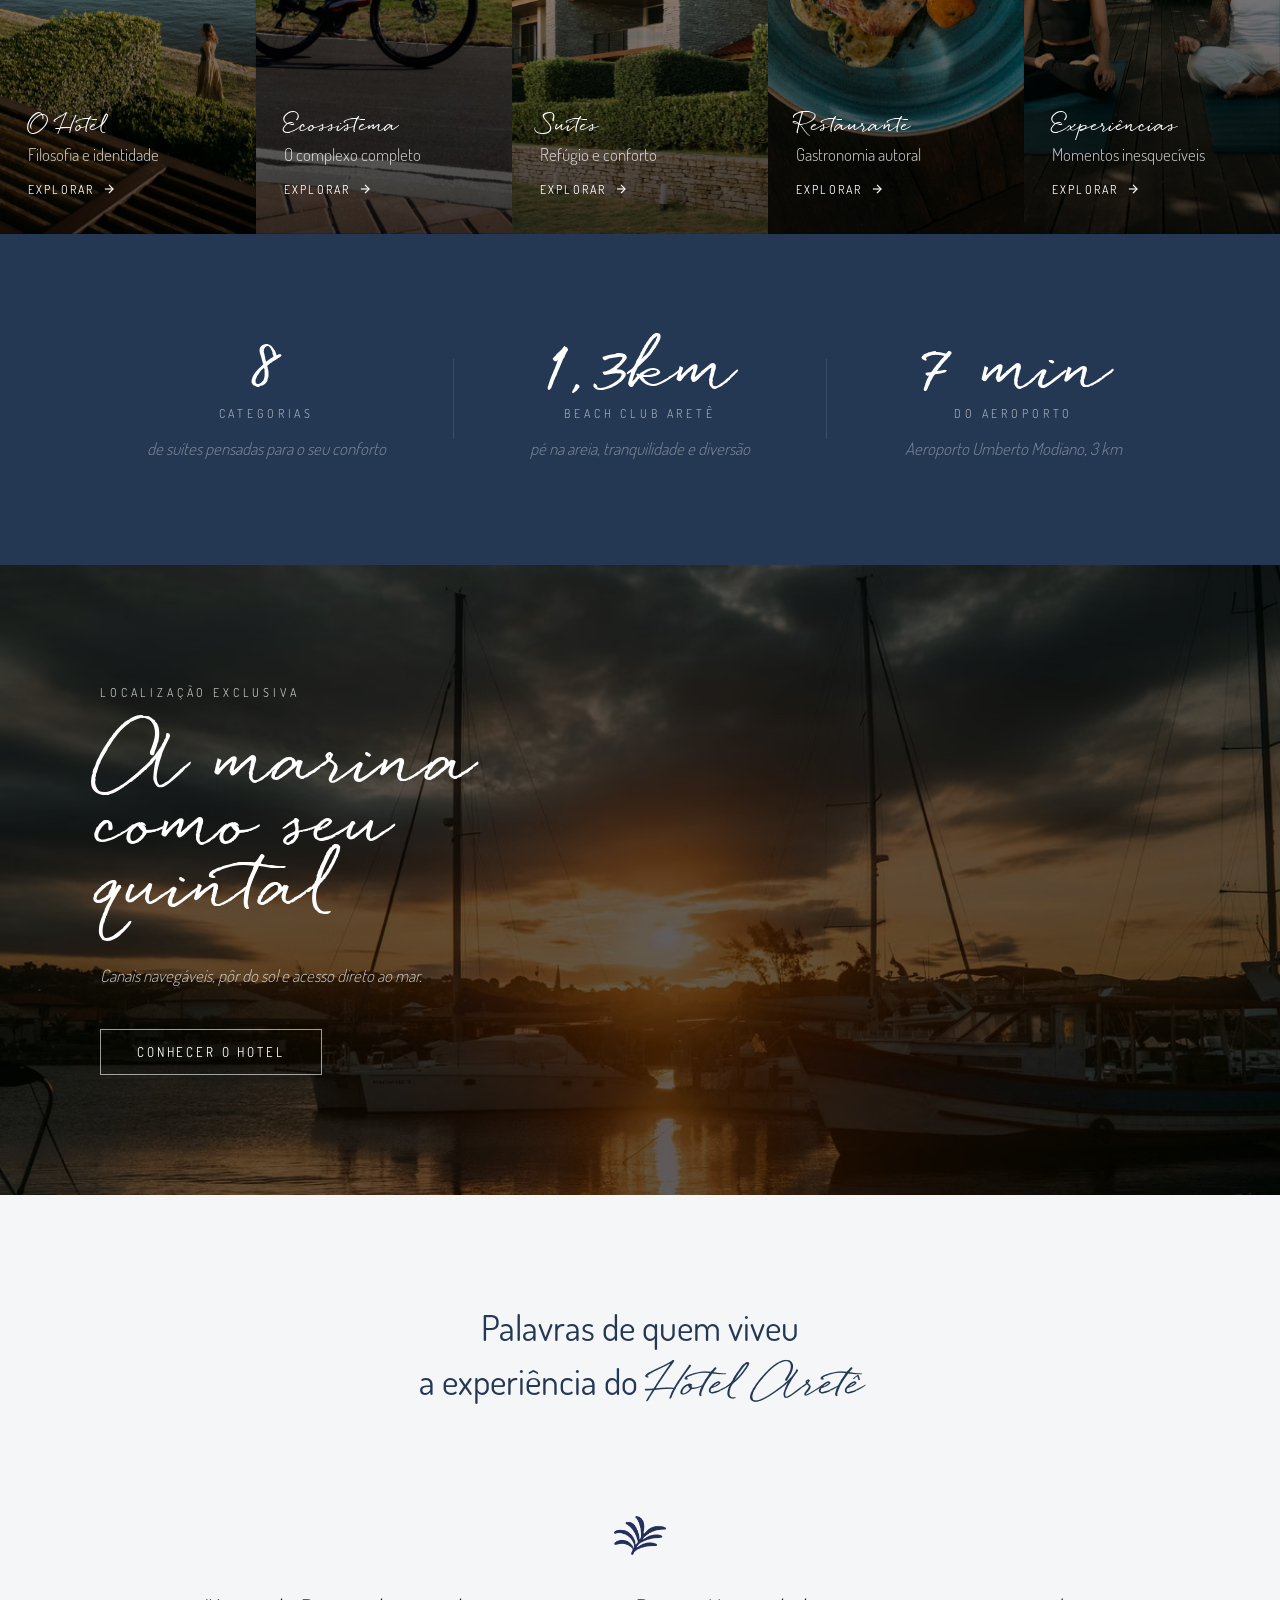
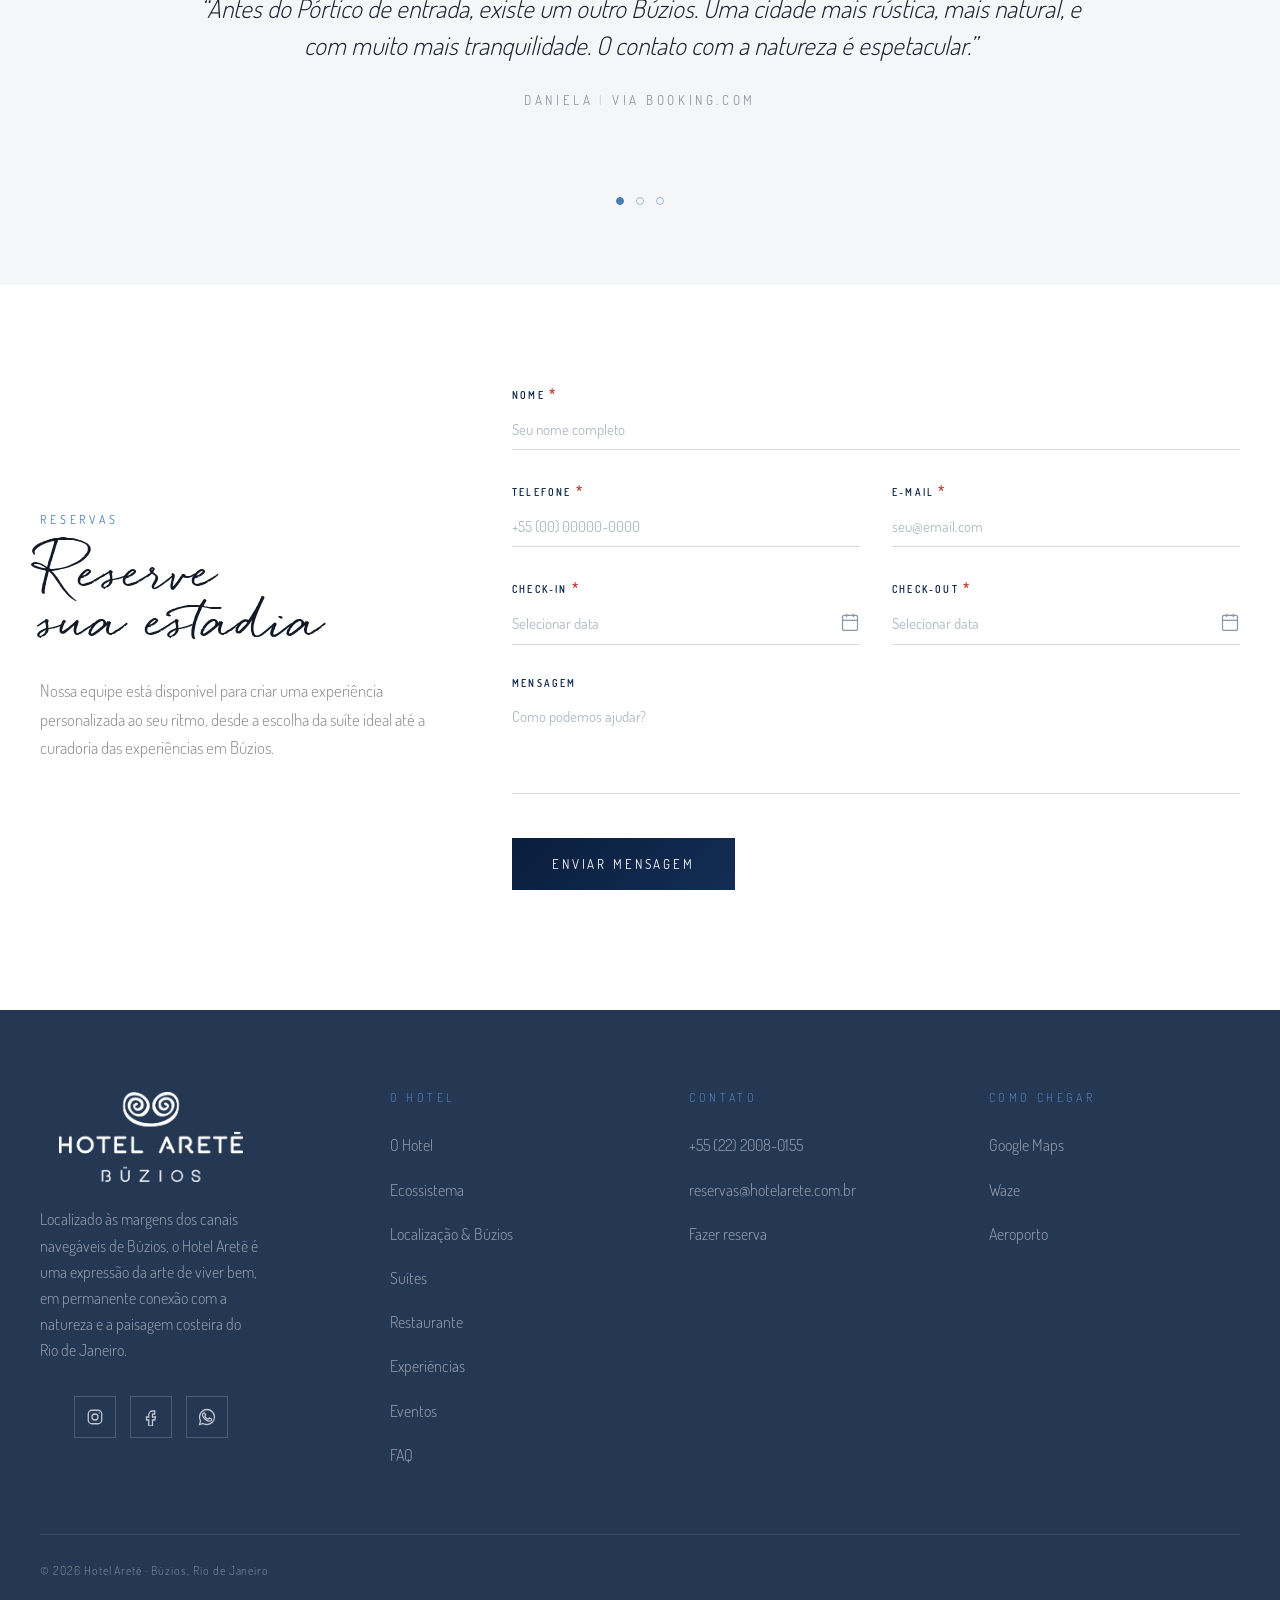
==== commit d5496610: "feat: nav reorganizada - Suites a esquerda, botao Reservar branco a direita, em todas as paginas" ====
--- a/index.html
+++ b/index.html
@@ -12,6 +12,7 @@
   <header class="site-header">
     <nav class="site-nav" aria-label="Principal">
       <div class="nav-group left">
+        <a class="nav-link" href="suites.html">Suítes</a>
         <a class="nav-link" href="hotel.html">O Hotel</a>
         <a class="nav-link" href="ecossistema.html">Ecossistema</a>
         <a class="nav-link" href="localizacao.html">Localização & Búzios</a>
@@ -23,10 +24,11 @@
       </a>
 
       <div class="nav-group right">
-        <a class="nav-link" href="suites.html">Suítes</a>
         <a class="nav-link" href="restaurante.html">Restaurante</a>
         <a class="nav-link" href="experiencias.html">Experiências</a>
         <a class="nav-link" href="eventos.html">Eventos</a>
+        <a class="nav-link" href="faq.html">FAQ</a>
+        <a class="nav-btn-reservar" href="index.html#resForm">Reservar</a>
       </div>
     </nav>
   </header>
--- a/assets/css/site.css
+++ b/assets/css/site.css
@@ -128,6 +128,25 @@
 }
 .nav-link:hover, .nav-link[aria-current='page'] { color: var(--white); }
 .site-header.scrolled .nav-link:hover, .site-header.scrolled .nav-link[aria-current='page'] { color: var(--ink); }
+
+.nav-btn-reservar {
+  display: inline-flex;
+  align-items: center;
+  padding: 8px 20px;
+  font-size: 11px;
+  line-height: 1;
+  letter-spacing: 0.2em;
+  text-transform: uppercase;
+  font-family: var(--sans);
+  font-weight: 600;
+  color: var(--navy);
+  background: #fff;
+  text-decoration: none;
+  transition: background .3s ease, color .3s ease;
+}
+.nav-btn-reservar:hover { background: rgba(255,255,255,.85); color: var(--navy); }
+.site-header.scrolled .nav-btn-reservar { color: var(--navy); background: #fff; }
+.site-header.scrolled .nav-btn-reservar:hover { background: var(--navy); color: #fff; }
 
 .brand {
   display: inline-flex;
@@ -4198,6 +4217,21 @@
 .mobile-nav-link[aria-current='page'] {
   color: #fff;
 }
+.mobile-nav-reservar {
+  display: inline-block;
+  margin-top: 16px;
+  padding: 12px 32px;
+  font-family: var(--sans);
+  font-size: 13px;
+  font-weight: 600;
+  letter-spacing: 0.2em;
+  text-transform: uppercase;
+  color: var(--navy);
+  background: #fff;
+  text-decoration: none;
+  transition: background .3s ease;
+}
+.mobile-nav-reservar:hover { background: rgba(255,255,255,.85); }
 
 /* ========================================
    MOBILE — Main breakpoint ≤ 768px
@@ -4672,7 +4706,7 @@
    ======================================== */
 .whatsapp-float {
   position: fixed;
-  bottom: 28px;
+  bottom: 80px;
   right: 28px;
   z-index: 9999;
   width: 56px;
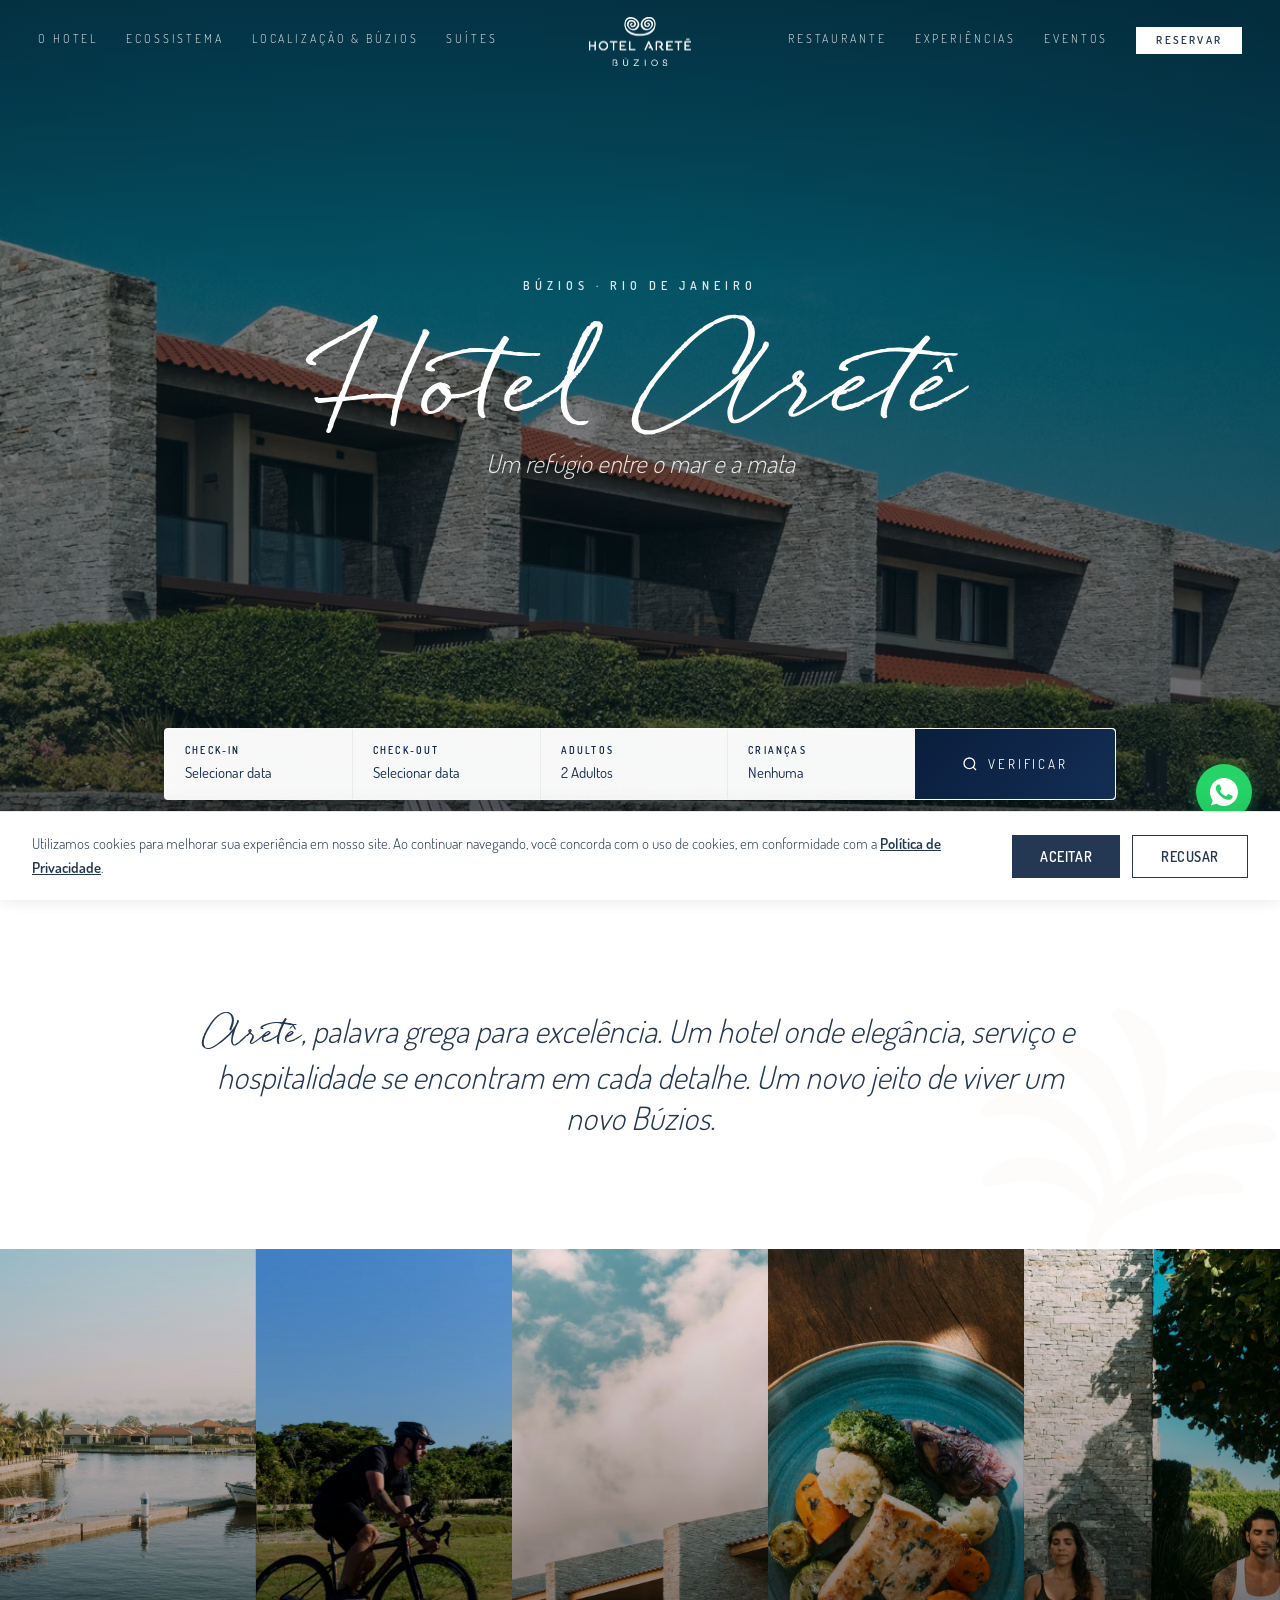
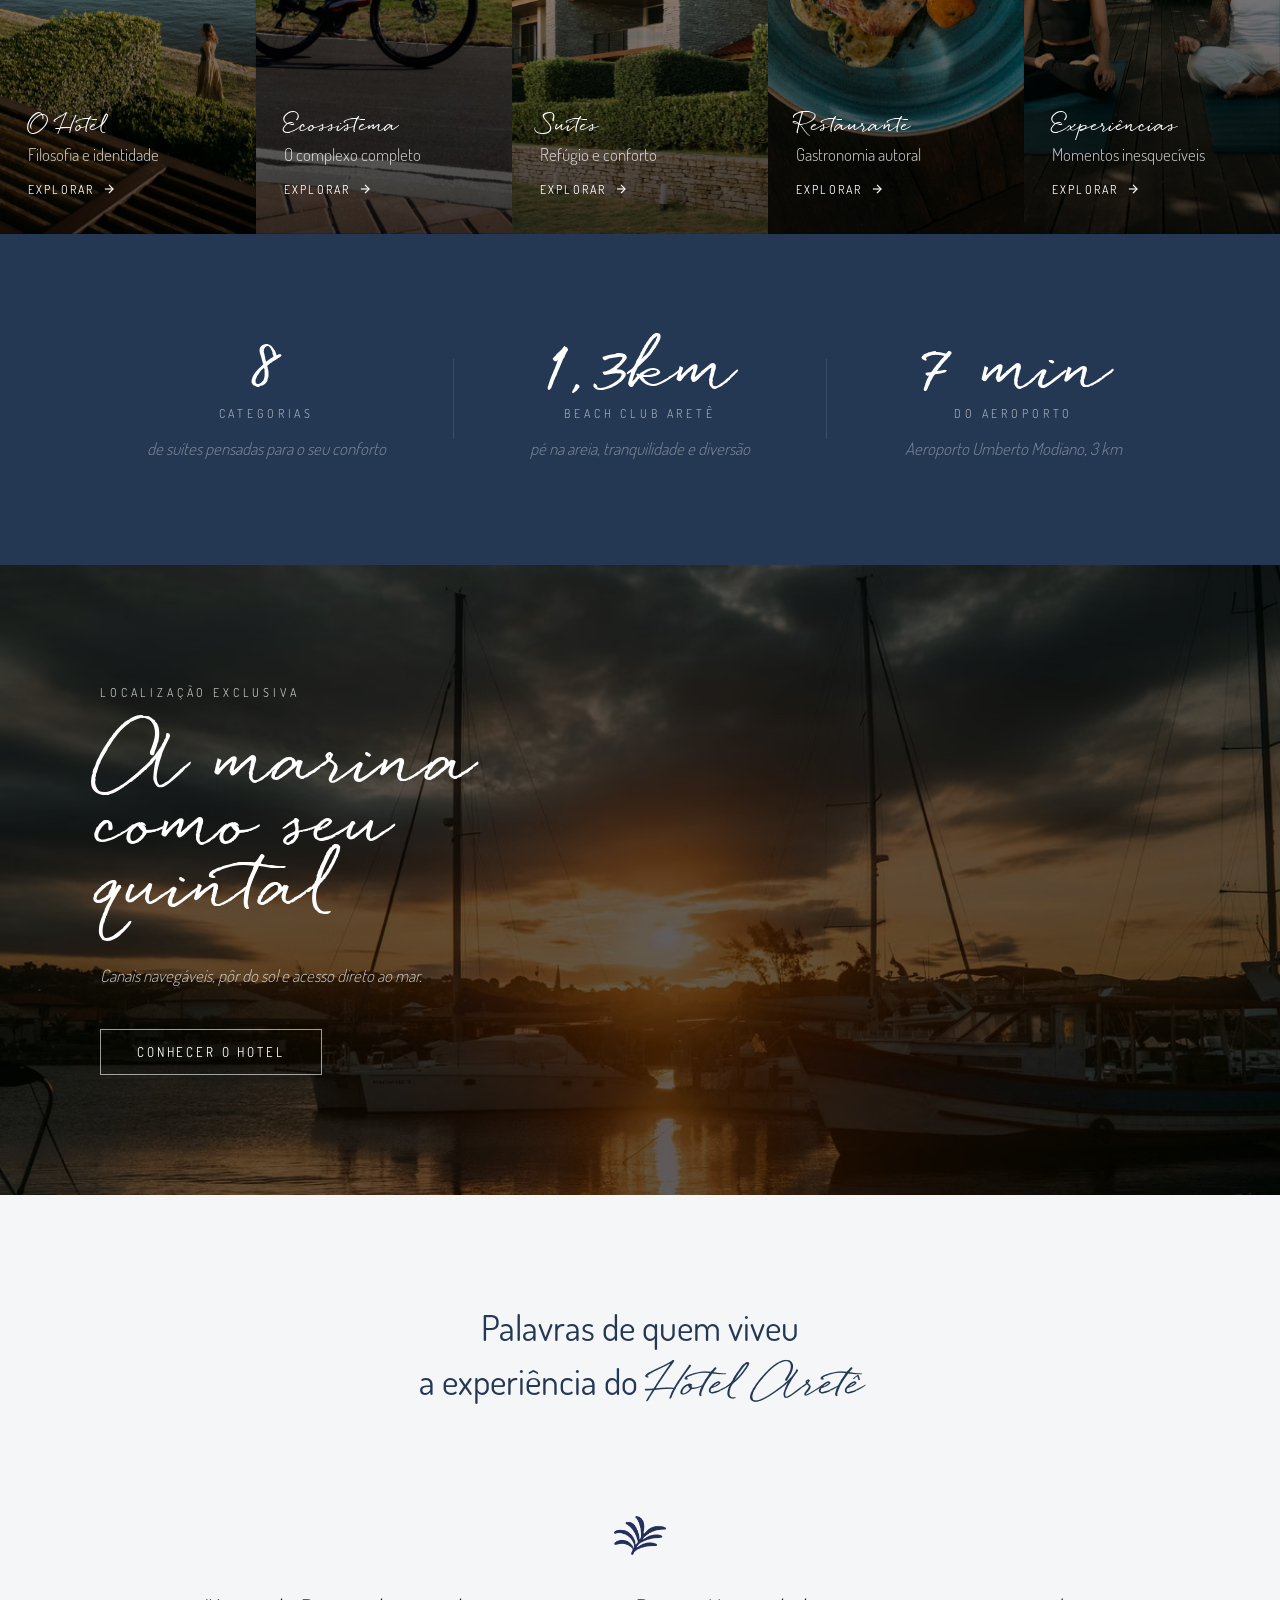
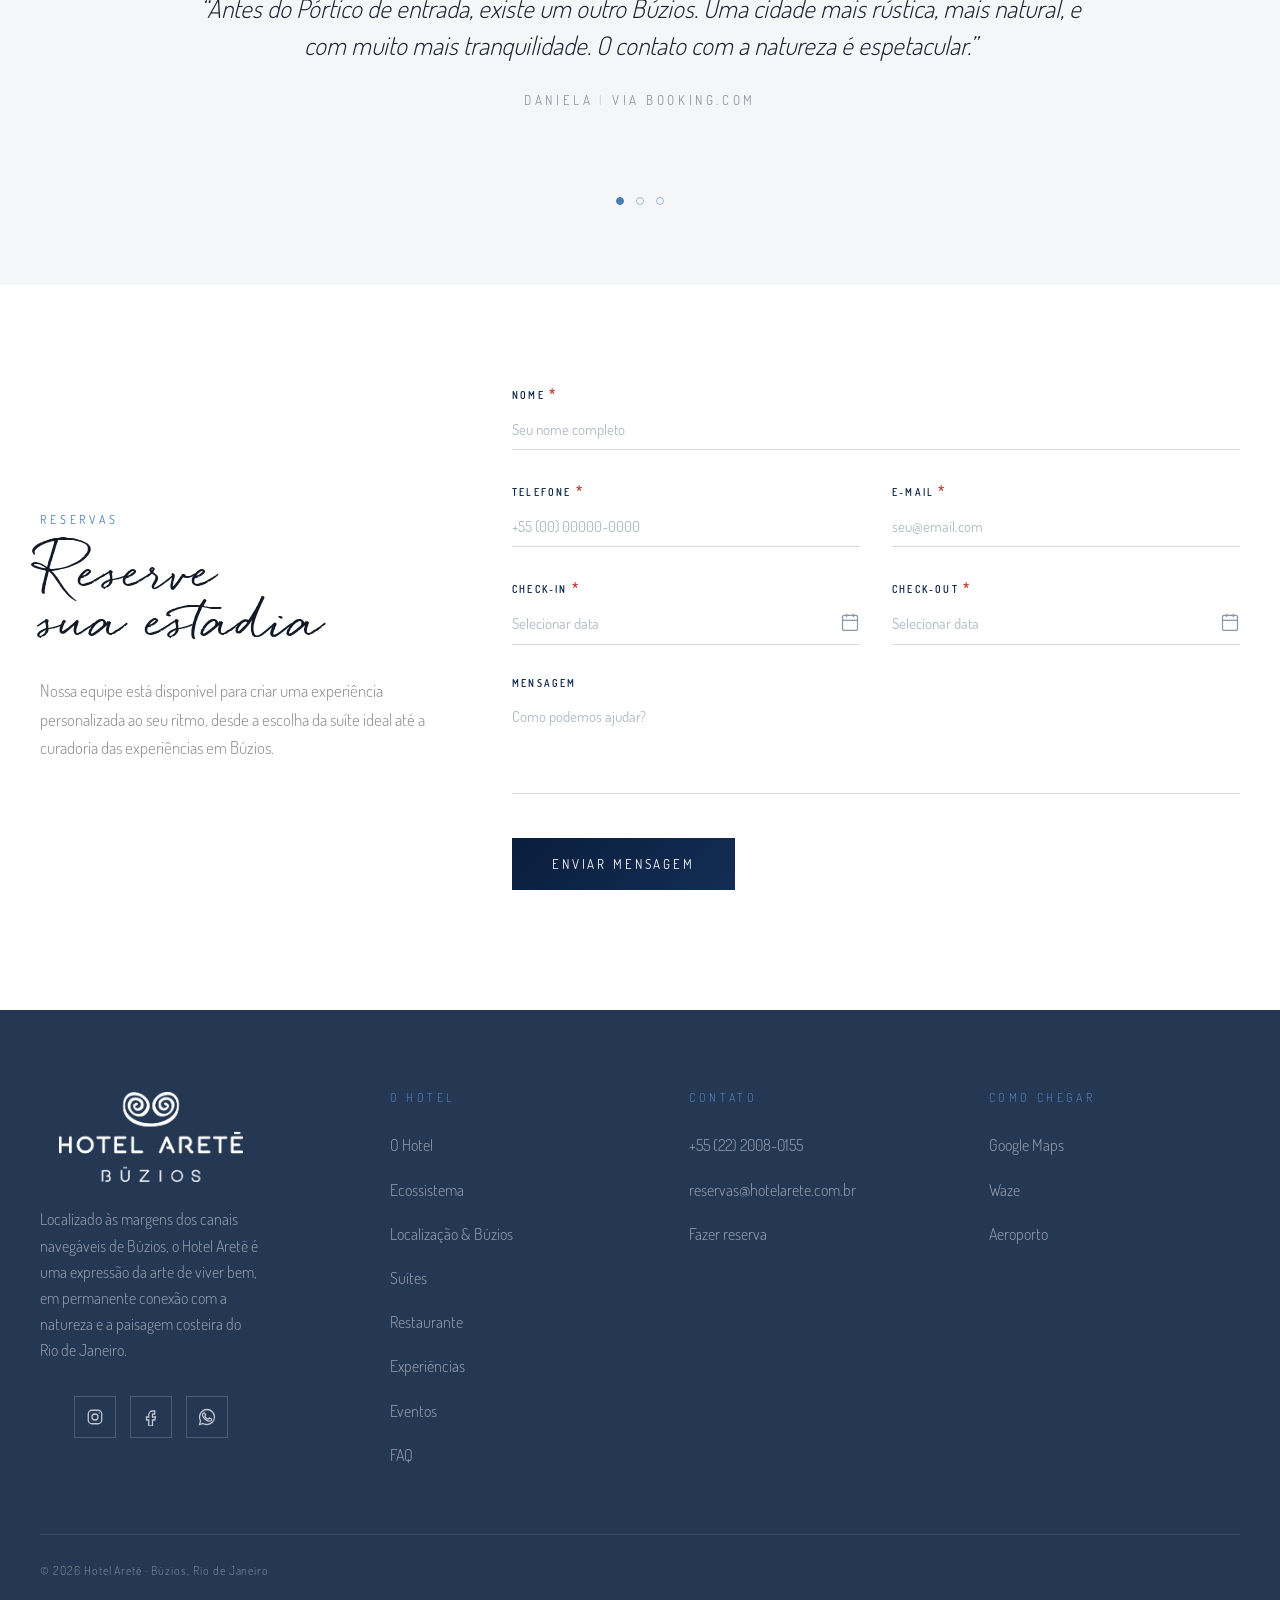
==== commit 0ddbd68e: "fix: nav - Suites apos Localizacao a esquerda, remove FAQ, todas as paginas" ====
--- a/index.html
+++ b/index.html
@@ -12,10 +12,10 @@
   <header class="site-header">
     <nav class="site-nav" aria-label="Principal">
       <div class="nav-group left">
-        <a class="nav-link" href="suites.html">Suítes</a>
         <a class="nav-link" href="hotel.html">O Hotel</a>
         <a class="nav-link" href="ecossistema.html">Ecossistema</a>
         <a class="nav-link" href="localizacao.html">Localização & Búzios</a>
+        <a class="nav-link" href="suites.html">Suítes</a>
       </div>
 
       <a class="brand" href="index.html" aria-label="Hotel Aretê Búzios">
@@ -27,7 +27,6 @@
         <a class="nav-link" href="restaurante.html">Restaurante</a>
         <a class="nav-link" href="experiencias.html">Experiências</a>
         <a class="nav-link" href="eventos.html">Eventos</a>
-        <a class="nav-link" href="faq.html">FAQ</a>
         <a class="nav-btn-reservar" href="index.html#resForm">Reservar</a>
       </div>
     </nav>
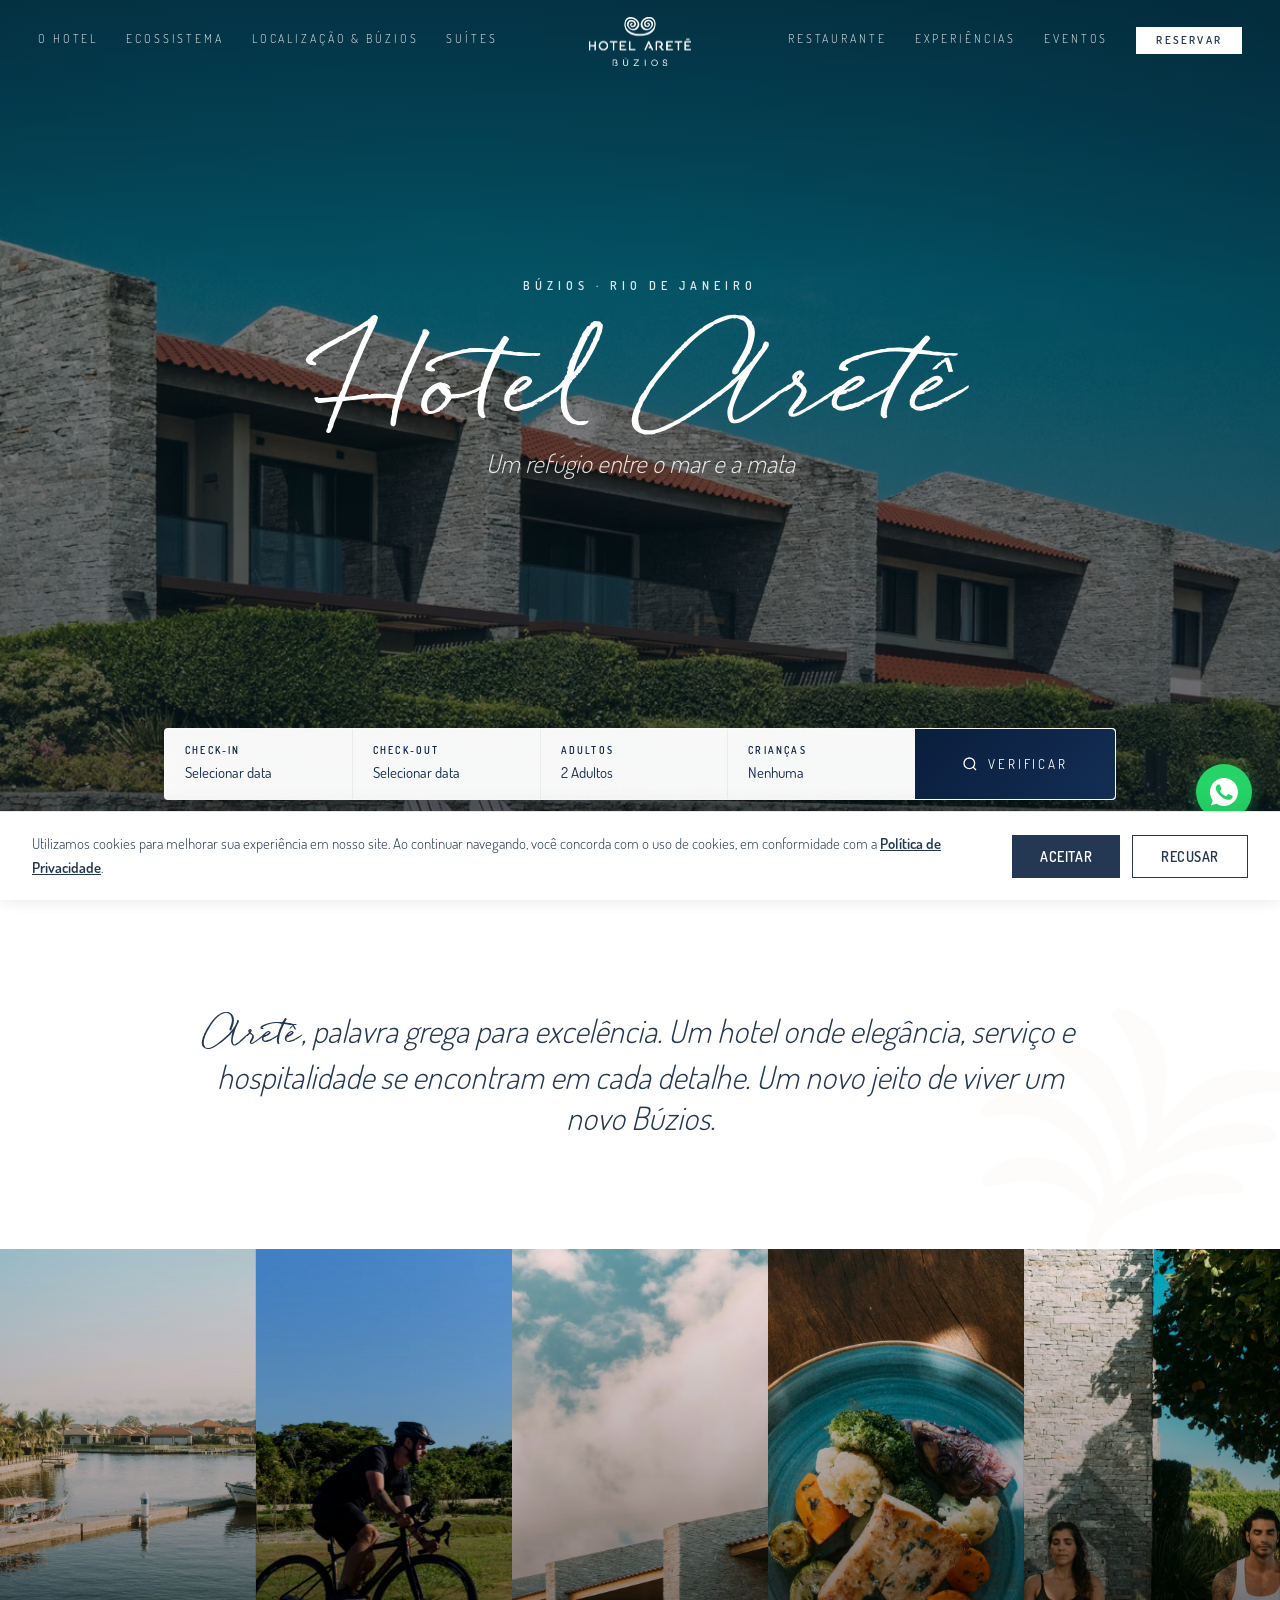
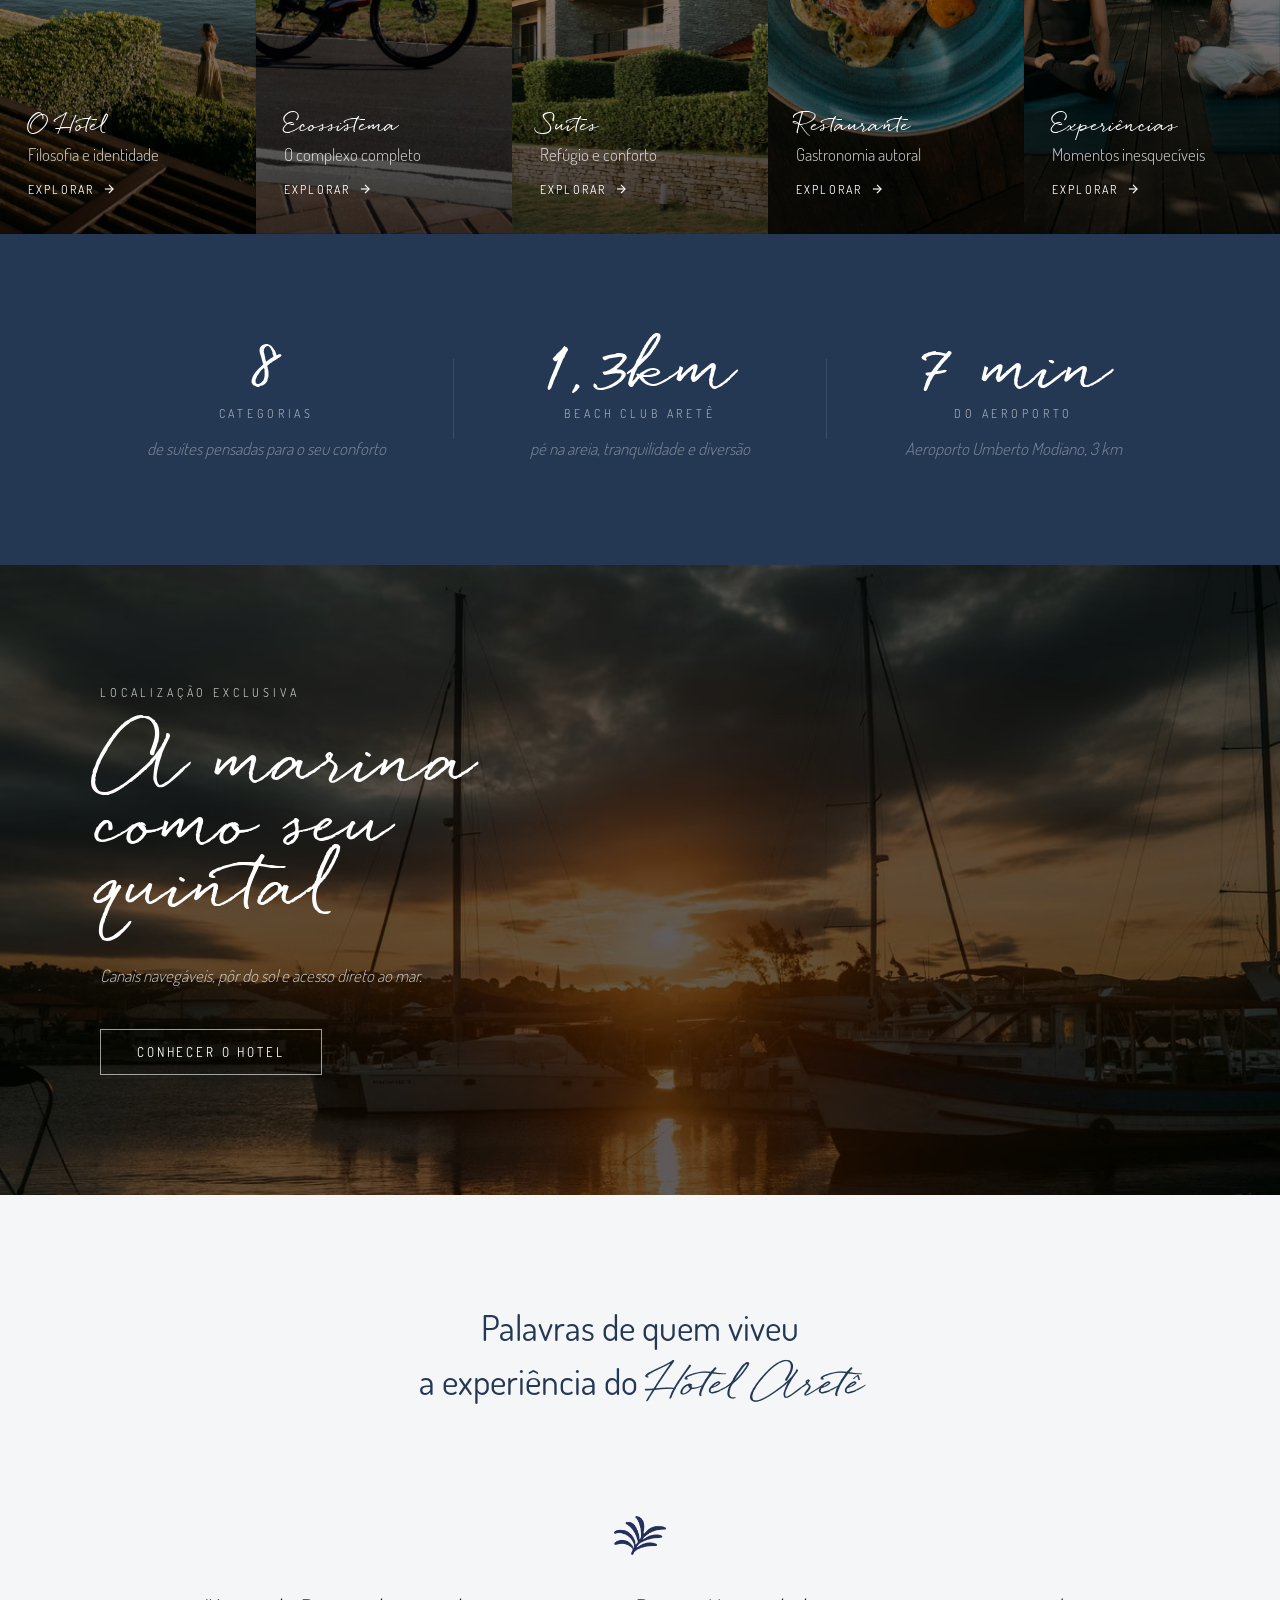
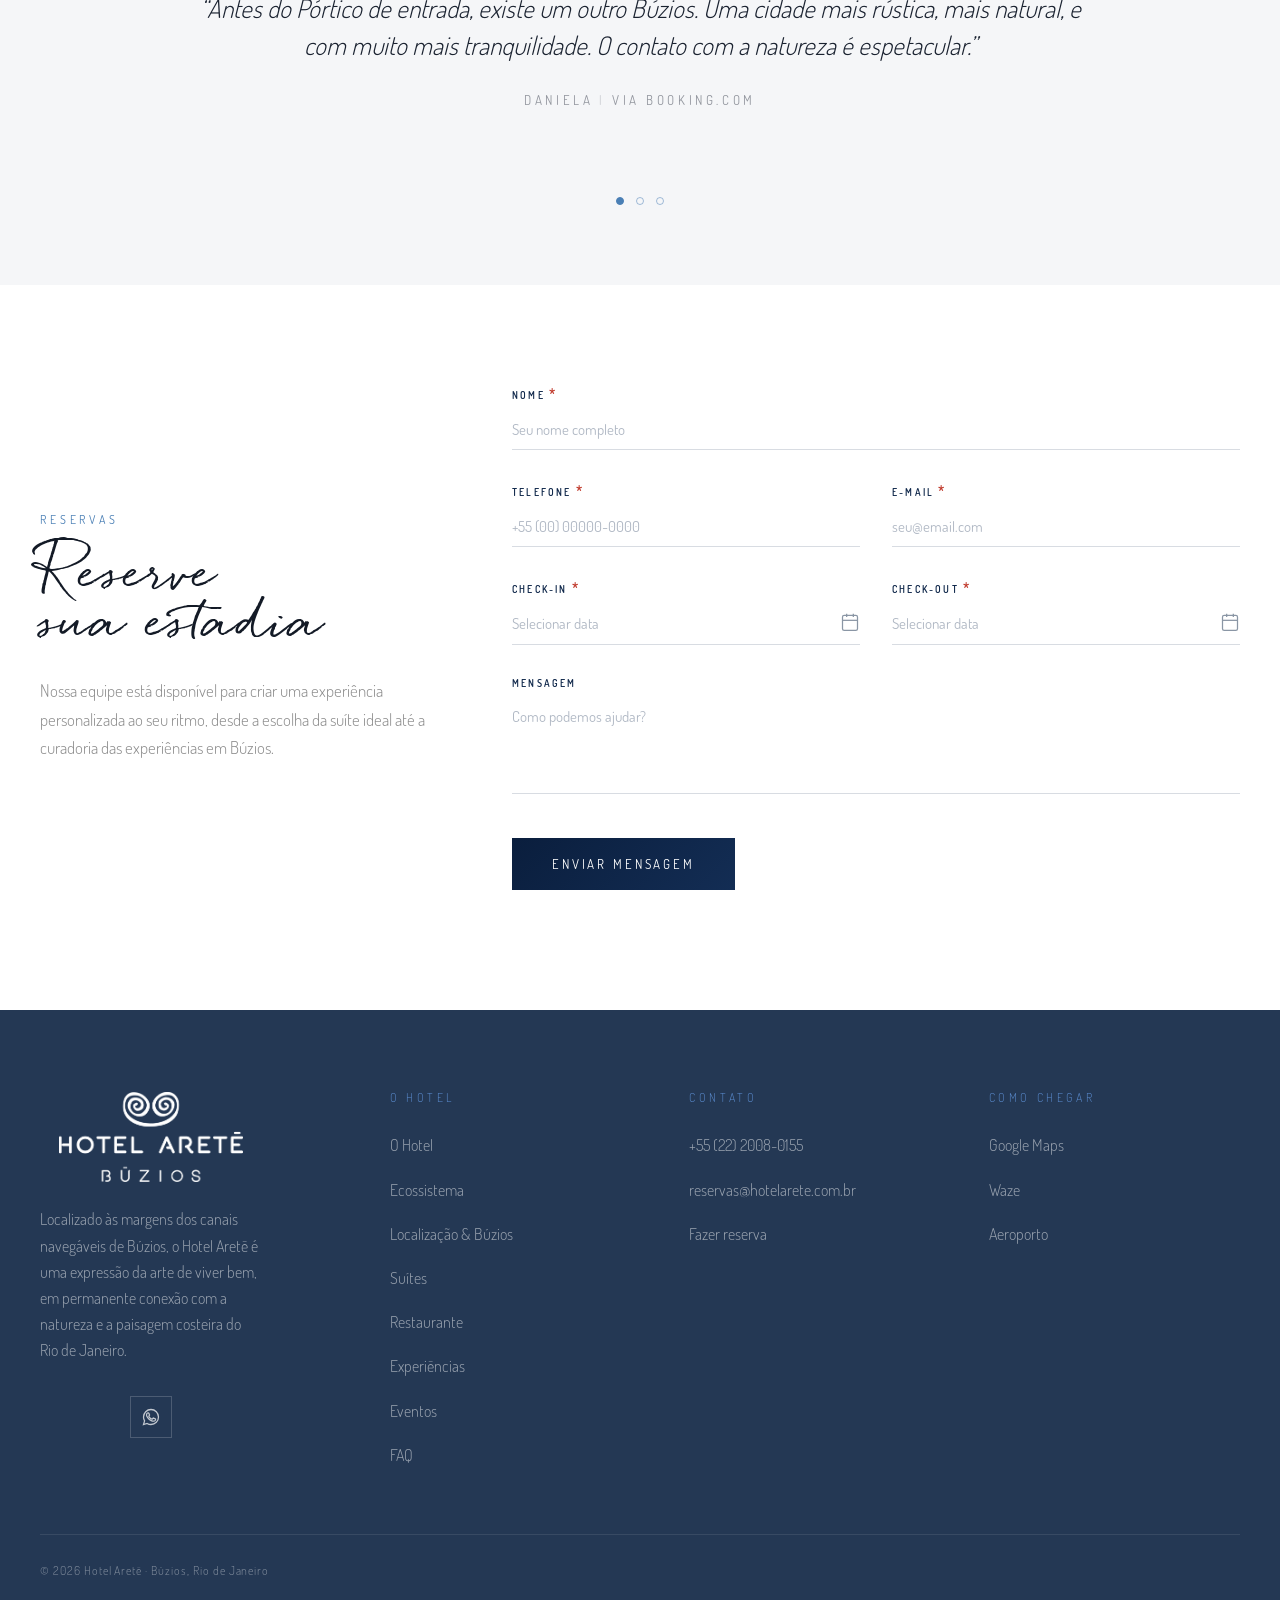
==== commit 466bc200: "fix: UX polish — privacy policy, suite descriptions, nav reservar visibility, sticky bar improvement" ====
--- a/index.html
+++ b/index.html
@@ -1,4 +1,4 @@
-<!DOCTYPE html>
+﻿<!DOCTYPE html>
 <html lang="pt-BR">
 <head>
   <meta charset="UTF-8">
@@ -27,7 +27,7 @@
         <a class="nav-link" href="restaurante.html">Restaurante</a>
         <a class="nav-link" href="experiencias.html">Experiências</a>
         <a class="nav-link" href="eventos.html">Eventos</a>
-        <a class="nav-btn-reservar" href="index.html#resForm">Reservar</a>
+        <a class="nav-btn-reservar" href="https://book.omnibees.com/hotel/21102" target="_blank" rel="noopener">Reservar</a>
       </div>
     </nav>
   </header>
@@ -308,9 +308,7 @@
             </a>
             <p class="footer-text">Localizado às margens dos canais navegáveis de Búzios, o Hotel Aretê é uma expressão da arte de viver bem, em permanente conexão com a natureza e a paisagem costeira do Rio de Janeiro.</p>
             <div class="socials" aria-label="Redes sociais">
-              <a class="social" href="#" aria-label="Instagram"><svg viewBox="0 0 24 24"><rect x="3" y="3" width="18" height="18" rx="5"></rect><circle cx="12" cy="12" r="4"></circle><circle cx="17.5" cy="6.5" r="0.8" fill="currentColor" stroke="none"></circle></svg></a>
-              <a class="social" href="#" aria-label="Facebook"><svg viewBox="0 0 24 24"><path d="M14 8h3V4h-3a5 5 0 0 0-5 5v3H6v4h3v8h5v-8h3l1-4h-4V9a1 1 0 0 1 1-1z"></path></svg></a>
-              <a class="social" href="#" aria-label="WhatsApp"><svg viewBox="0 0 24 24"><path d="M17.472 14.382c-.297-.149-1.758-.867-2.03-.967-.273-.099-.471-.148-.67.15-.197.297-.767.966-.94 1.164-.173.199-.347.223-.644.075-.297-.15-1.255-.463-2.39-1.475-.883-.788-1.48-1.761-1.653-2.059-.173-.297-.018-.458.13-.606.134-.133.298-.347.446-.52.149-.174.198-.298.298-.497.099-.198.05-.371-.025-.52-.075-.149-.669-1.612-.916-2.207-.242-.579-.487-.5-.669-.51-.173-.008-.371-.01-.57-.01-.198 0-.52.074-.792.372-.272.297-1.04 1.016-1.04 2.479 0 1.462 1.065 2.875 1.213 3.074.149.198 2.096 3.2 5.077 4.487.709.306 1.262.489 1.694.625.712.227 1.36.195 1.871.118.571-.085 1.758-.719 2.006-1.413.248-.694.248-1.289.173-1.413-.074-.124-.272-.198-.57-.347z"></path><path d="M12 2C6.477 2 2 6.477 2 12c0 1.89.525 3.66 1.438 5.168L2 22l4.832-1.438A9.955 9.955 0 0 0 12 22c5.523 0 10-4.477 10-10S17.523 2 12 2z"></path></svg></a>
+                                      <a class="social" href="https://wa.me/552220080155" target="_blank" rel="noopener" aria-label="WhatsApp"><svg viewBox="0 0 24 24"><path d="M17.472 14.382c-.297-.149-1.758-.867-2.03-.967-.273-.099-.471-.148-.67.15-.197.297-.767.966-.94 1.164-.173.199-.347.223-.644.075-.297-.15-1.255-.463-2.39-1.475-.883-.788-1.48-1.761-1.653-2.059-.173-.297-.018-.458.13-.606.134-.133.298-.347.446-.52.149-.174.198-.298.298-.497.099-.198.05-.371-.025-.52-.075-.149-.669-1.612-.916-2.207-.242-.579-.487-.5-.669-.51-.173-.008-.371-.01-.57-.01-.198 0-.52.074-.792.372-.272.297-1.04 1.016-1.04 2.479 0 1.462 1.065 2.875 1.213 3.074.149.198 2.096 3.2 5.077 4.487.709.306 1.262.489 1.694.625.712.227 1.36.195 1.871.118.571-.085 1.758-.719 2.006-1.413.248-.694.248-1.289.173-1.413-.074-.124-.272-.198-.57-.347z"></path><path d="M12 2C6.477 2 2 6.477 2 12c0 1.89.525 3.66 1.438 5.168L2 22l4.832-1.438A9.955 9.955 0 0 0 12 22c5.523 0 10-4.477 10-10S17.523 2 12 2z"></path></svg></a>
             </div>
           </div>
 
@@ -333,7 +331,7 @@
             <div class="footer-links">
               <a class="footer-link" href="tel:+552220080155">+55 (22) 2008-0155</a>
               <a class="footer-link" href="mailto:reservas@hotelarete.com.br">reservas@hotelarete.com.br</a>
-              <span class="footer-text">Fazer reserva</span>
+              <a class="footer-link" href="https://book.omnibees.com/hotel/21102" target="_blank" rel="noopener">Fazer reserva</a>
             </div>
           </div>
 
@@ -852,7 +850,7 @@
   <script src="assets/js/cookie-consent.js"></script>
 
   <!-- Sticky Booking Bar -->
-  <div class="sticky-booking" id="stickyBooking">
+  <div class="sticky-booking" id="stickyBooking"><button type="button" class="sticky-booking-close" aria-label="Fechar barra de reserva">&times;</button>
     <div class="sticky-booking-inner">
       <div class="booking-field custom-select" id="stickyCheckinField">
         <label class="booking-label">Check-in</label>
@@ -903,13 +901,9 @@
           <div class="booking-option" data-value="2">2 Crianças</div>
         </div>
       </div>
-      <a href="#resForm" class="booking-btn">
+      <button type="button" class="booking-btn">
         <svg viewBox="0 0 24 24"><circle cx="11" cy="11" r="8"/><line x1="21" y1="21" x2="16.65" y2="16.65"/></svg>
-        Reservar
-      </a>
-    </div>
-  </div>
-  <script src="assets/js/sticky-booking.js"></script>
+        Reservar</button></div></div><script src="assets/js/sticky-booking.js"></script>
 
   <!-- WhatsApp Float -->
   <a href="#resForm" class="whatsapp-float" aria-label="Fale conosco pelo formulário">
--- a/assets/css/site.css
+++ b/assets/css/site.css
@@ -145,8 +145,8 @@
   transition: background .3s ease, color .3s ease;
 }
 .nav-btn-reservar:hover { background: rgba(255,255,255,.85); color: var(--navy); }
-.site-header.scrolled .nav-btn-reservar { color: var(--navy); background: #fff; }
-.site-header.scrolled .nav-btn-reservar:hover { background: var(--navy); color: #fff; }
+.site-header.scrolled .nav-btn-reservar { color: #fff; background: var(--navy); }
+.site-header.scrolled .nav-btn-reservar:hover { background: transparent; color: var(--navy); border: 1px solid var(--navy); }
 
 .brand {
   display: inline-flex;
@@ -1572,7 +1572,7 @@
   bottom: calc(100% + 4px);
   left: 0;
   right: 0;
-  z-index: 10;
+  z-index: 1010;
   background: #fff;
   border-radius: 8px;
   box-shadow: 0 -8px 32px rgba(0, 0, 0, 0.12);
@@ -1758,7 +1758,7 @@
   .nav-group { flex-wrap: wrap; justify-content: center; gap: 14px 18px; }
   .nav-group.right { justify-content: center; }
   .brand { order: -1; padding: 4px 0 6px; }
-  main { padding-top: 0; }
+  main { padding-top: 120px; }
   .hero-inner { padding-top: 46px; }
   .hero-title { font-size: clamp(52px, 18vw, 94px); }
   .hero-subtitle { font-size: 16px; }
@@ -2177,6 +2177,7 @@
 }
 @media (max-width: 640px) {
   .nature-split { grid-template-columns: 1fr; }
+  .nature-split--img-first-mobile .nature-split-image { order: -1; }
   .nature-split-content { padding: 60px 24px; }
   .nature-split-image { min-height: 50vh; }
   .nature-split-gallery {
@@ -2369,9 +2370,8 @@
   .image-strip { grid-template-columns: repeat(2, 1fr); }
 }
 @media (max-width: 480px) {
-  .image-strip { grid-template-columns: 1fr; }
-  .image-strip-item { min-height: 220px; }
-  .image-strip--gallery-02 { display: none; }
+  .image-strip { grid-template-columns: 1fr 1fr; }
+  .image-strip-item { min-height: 160px; }
 }
 .cta-inner {
   max-width: 720px;
@@ -2925,8 +2925,8 @@
   .suites-carousel-slide { flex: 0 0 100%; border-radius: 8px; }
   .suites-carousel-btn { display: none; }
   .suites-info { grid-template-columns: 1fr; gap: 32px; width: 100%; }
-  /* Show all panels stacked on mobile */
-  .suites-tab-panel { display: flex !important; flex-direction: column; gap: 32px; margin-bottom: 48px; padding-bottom: 48px; border-bottom: 1px solid #eee; }
+  /* Accordion: only active panel visible on mobile */
+  .suites-tab-panel { display: none !important; flex-direction: column; gap: 32px; margin-bottom: 48px; padding-bottom: 48px; border-bottom: 1px solid #eee; }
   .suites-tab-panel:last-child { border-bottom: none; margin-bottom: 0; padding-bottom: 0; }
   .suites-tab-panel.active { display: flex !important; }
   /* Reduce gap between menu cards */
@@ -3593,24 +3593,32 @@
   font-weight: 600;
   color: #fff;
 }
+.events-showcase-item:hover .events-showcase-name {
+  transform: translateY(0);
+}
 .events-showcase-desc {
   margin: 0;
   font-family: var(--sans);
   font-size: 17px;
   line-height: 1.6;
   color: rgba(255,255,255,0.8);
+  max-height: 0;
+  overflow: hidden;
   opacity: 0;
-  transform: translateY(10px);
-  transition: opacity 0.4s ease, transform 0.4s ease;
+  transition: max-height 0.4s ease, opacity 0.4s ease;
 }
 .events-showcase-item:hover .events-showcase-desc {
+  max-height: 120px;
   opacity: 1;
-  transform: translateY(0);
 }
 @media (max-width: 768px) {
   .events-showcase-grid { grid-template-columns: 1fr; gap: 16px; }
   .events-showcase-item { height: 320px; }
   .events-showcase-desc { opacity: 1; transform: none; }
+  .events-showcase-name { opacity: 1; transform: none; }
+  .events-showcase-overlay {
+    background: linear-gradient(to top, rgba(8,21,37,0.92) 0%, rgba(8,21,37,0.55) 40%, rgba(8,21,37,0.2) 100%);
+  }
 }
 
 /* ========================================
@@ -4156,7 +4164,7 @@
   justify-content: center;
   position: fixed;
   inset: 0;
-  z-index: 1050;
+  z-index: 10002;
   background: var(--navy);
   opacity: 0;
   pointer-events: none;
@@ -4730,7 +4738,7 @@
   fill: #fff;
 }
 @media (max-width: 640px) {
-  .whatsapp-float { bottom: 20px; right: 20px; width: 50px; height: 50px; }
+  .whatsapp-float { bottom: 80px; right: 20px; width: 50px; height: 50px; }
   .whatsapp-float svg { width: 24px; height: 24px; }
 }
 
@@ -4743,6 +4751,7 @@
   z-index: 9998;
   transform: translateY(100%);
   transition: transform .4s ease;
+  overflow: visible;
 }
 .sticky-booking.is-visible {
   transform: translateY(0);
@@ -4757,6 +4766,7 @@
   backdrop-filter: blur(16px);
   box-shadow: 0 -4px 24px rgba(0, 0, 0, 0.12);
   border-top: 1px solid rgba(255, 255, 255, 0.3);
+  overflow: visible;
 }
 .sticky-booking .booking-field {
   flex: 1;
@@ -4811,16 +4821,50 @@
 }
 .sticky-booking .booking-btn:hover { box-shadow: 0 6px 20px rgba(10, 30, 61, 0.35); }
 .sticky-booking .booking-btn svg { width: 14px; height: 14px; stroke: currentColor; fill: none; stroke-width: 2; }
+.sticky-booking-close {
+  display: none;
+  position: absolute;
+  top: -32px;
+  right: 8px;
+  width: 28px;
+  height: 28px;
+  border-radius: 50%;
+  background: rgba(255,255,255,0.95);
+  border: 1px solid rgba(27,38,51,0.1);
+  box-shadow: 0 2px 8px rgba(0,0,0,0.1);
+  cursor: pointer;
+  z-index: 1;
+  align-items: center;
+  justify-content: center;
+  font-size: 14px;
+  color: #0F274A;
+  line-height: 1;
+  transition: background 0.2s;
+}
+.sticky-booking.is-visible .sticky-booking-close { display: flex; }
+.sticky-booking-close:hover { background: #fff; }
 
 @media (max-width: 900px) {
   .sticky-booking .booking-field { padding: 10px 14px; }
   .sticky-booking .booking-btn { min-width: 120px; padding: 0 16px; font-size: 11px; }
 }
 @media (max-width: 640px) {
-  .sticky-booking-inner { flex-wrap: wrap; }
-  .sticky-booking .booking-field { flex: 1 1 50%; border-right: none; border-bottom: 1px solid rgba(27, 38, 51, 0.06); }
+  .sticky-booking-inner { flex-wrap: wrap; overflow: visible; }
+  .sticky-booking .booking-field { flex: 1 1 50%; border-right: none; border-bottom: 1px solid rgba(27, 38, 51, 0.06); position: relative; overflow: visible; }
   .sticky-booking .booking-field:nth-child(odd) { border-right: 1px solid rgba(27, 38, 51, 0.06); }
   .sticky-booking .booking-btn { flex: 0 0 100%; min-width: 0; padding: 14px; }
+  .sticky-booking .booking-dropdown.booking-calendar {
+    position: fixed;
+    bottom: 60px;
+    left: 8px;
+    right: 8px;
+    top: auto;
+    min-width: 0;
+    width: auto;
+    border-radius: 8px;
+    z-index: 9999;
+  }
+  .sticky-booking-close { top: -36px; right: 4px; width: 32px; height: 32px; font-size: 16px; }
 }
 
 /* ── Cookie Consent ─────────────────────────────────── */
